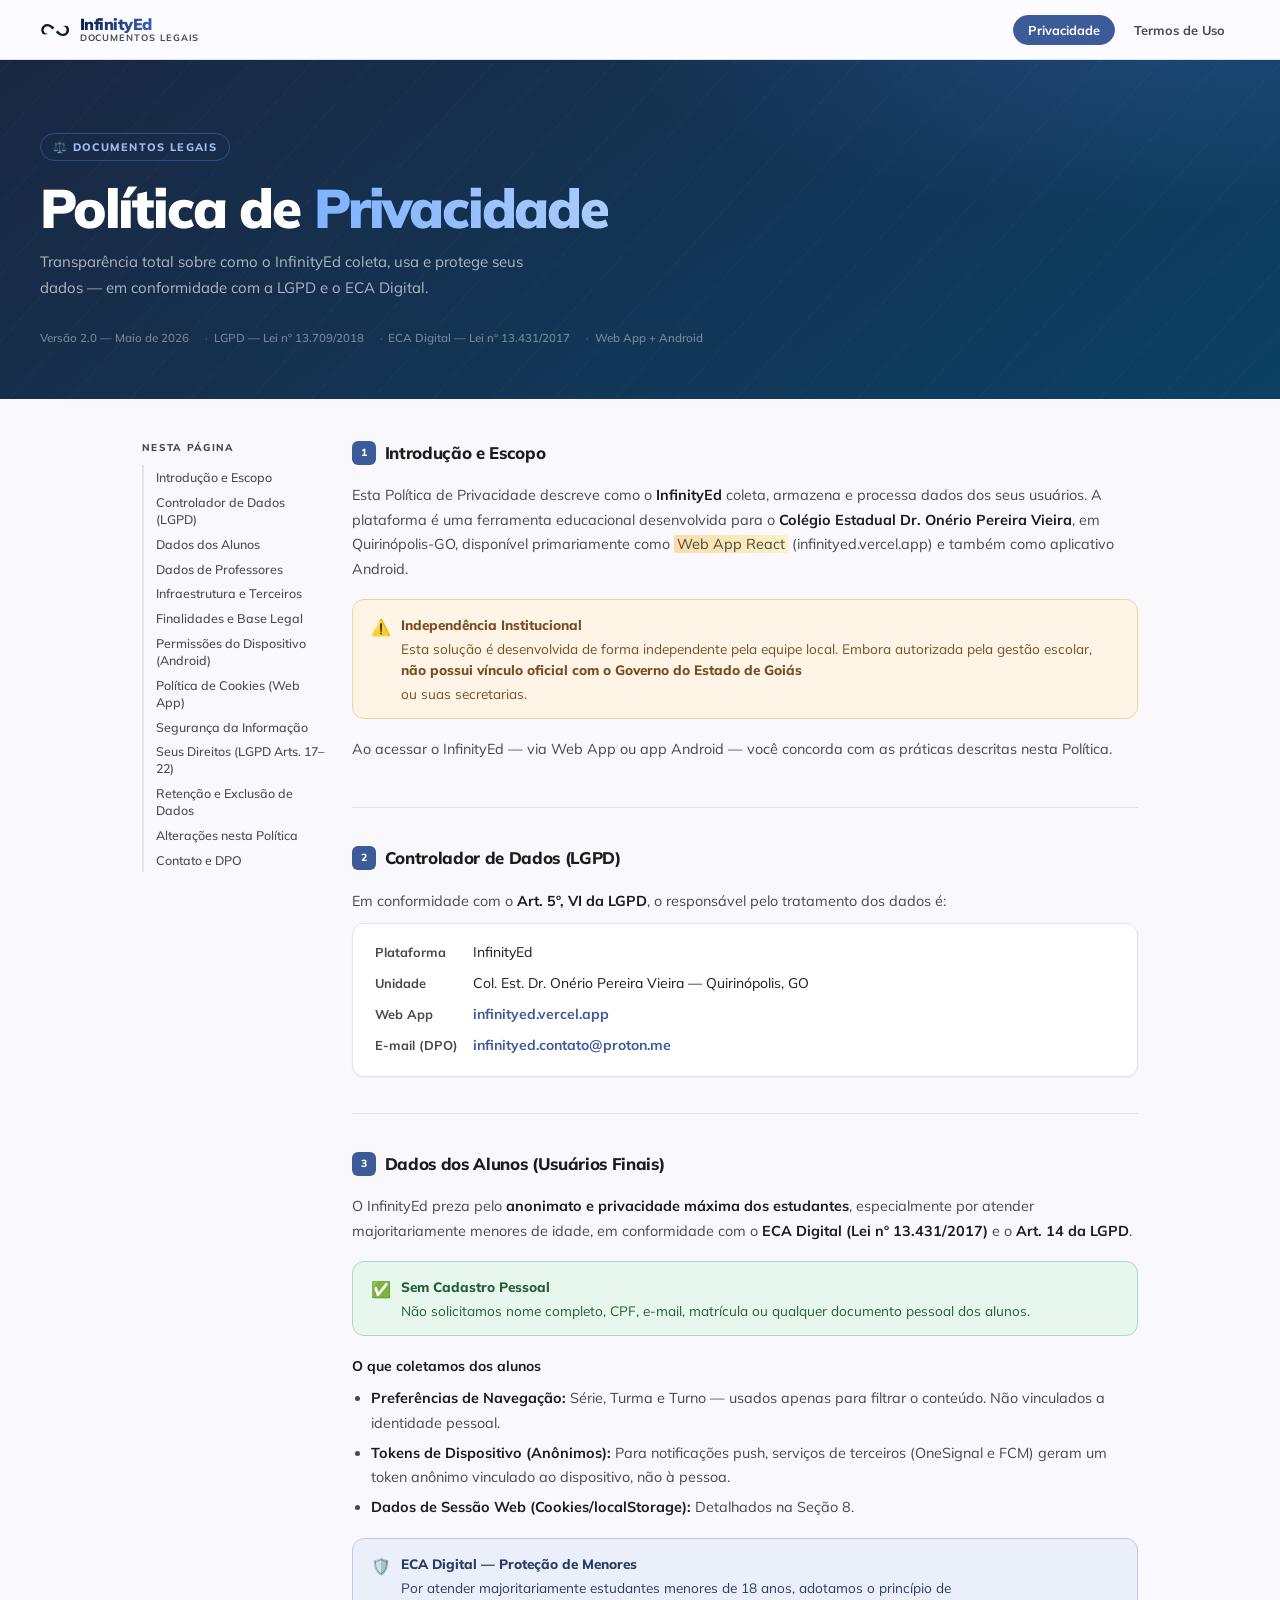
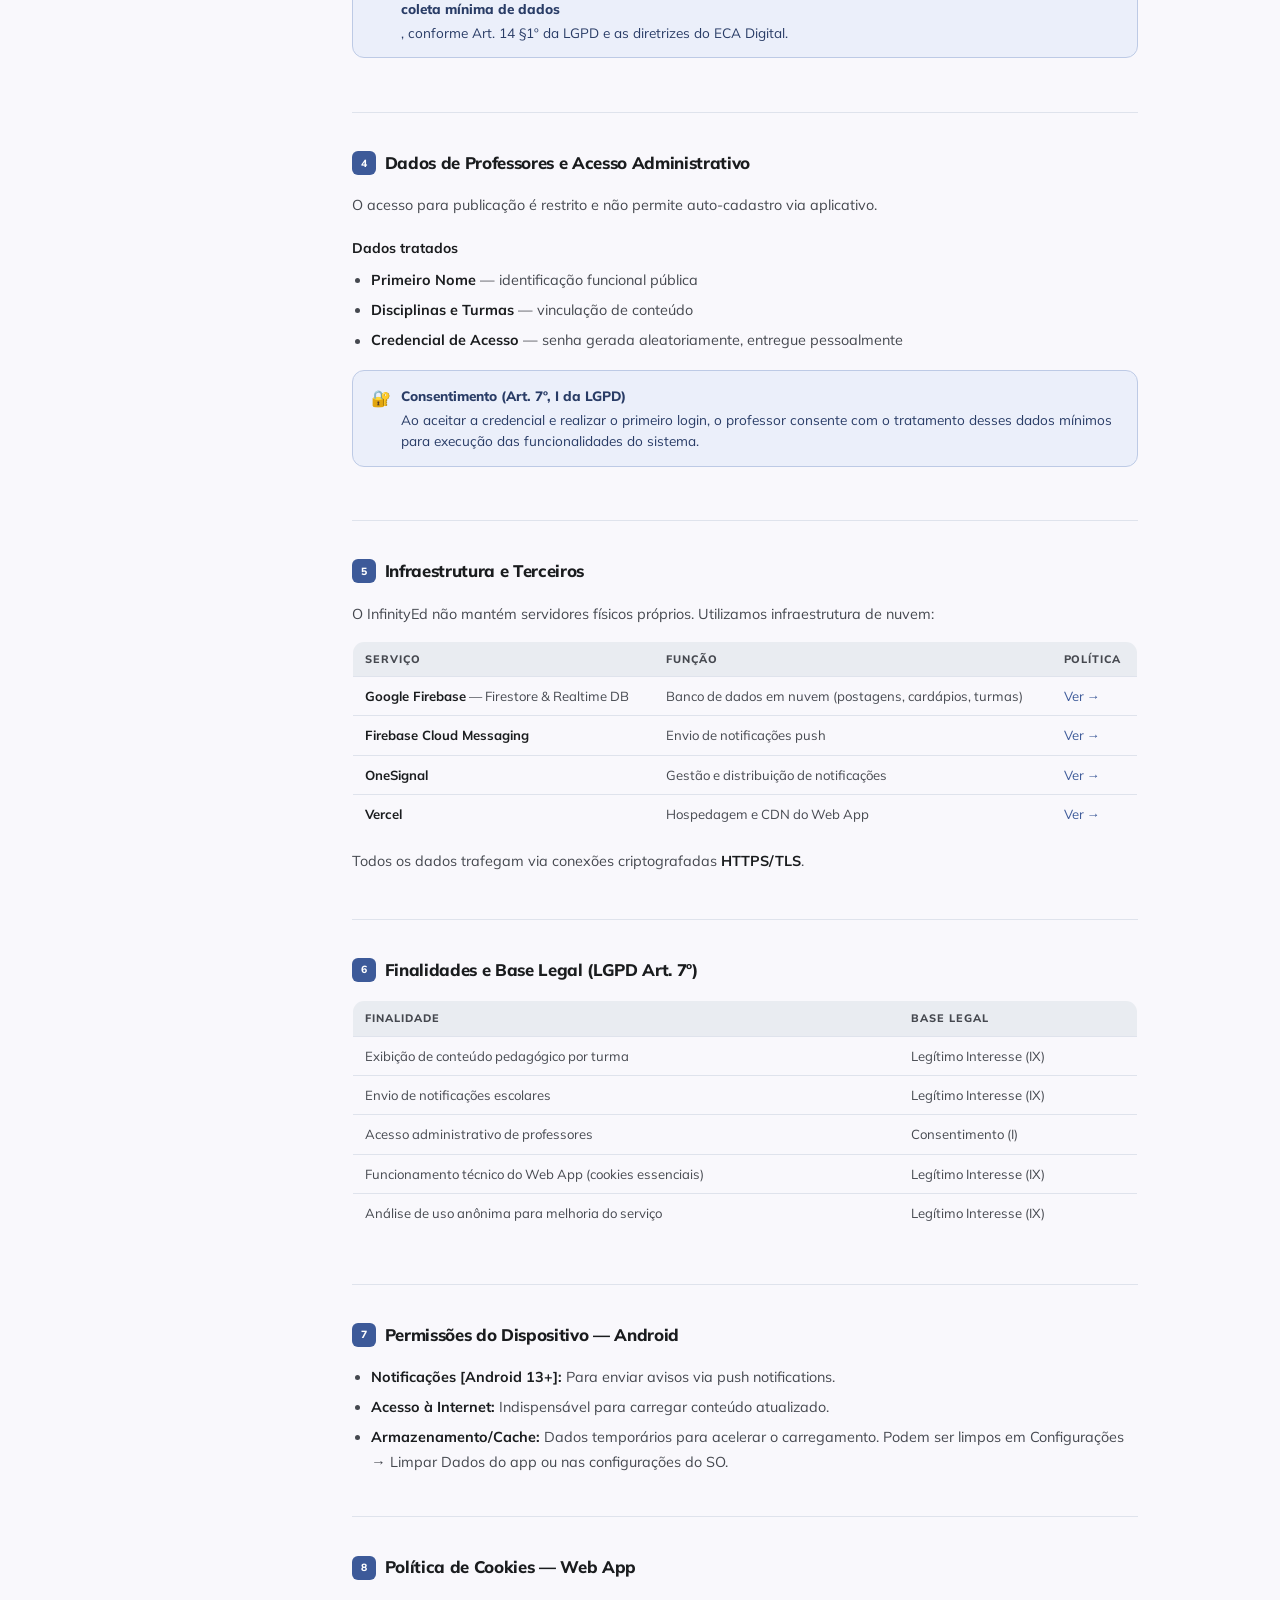
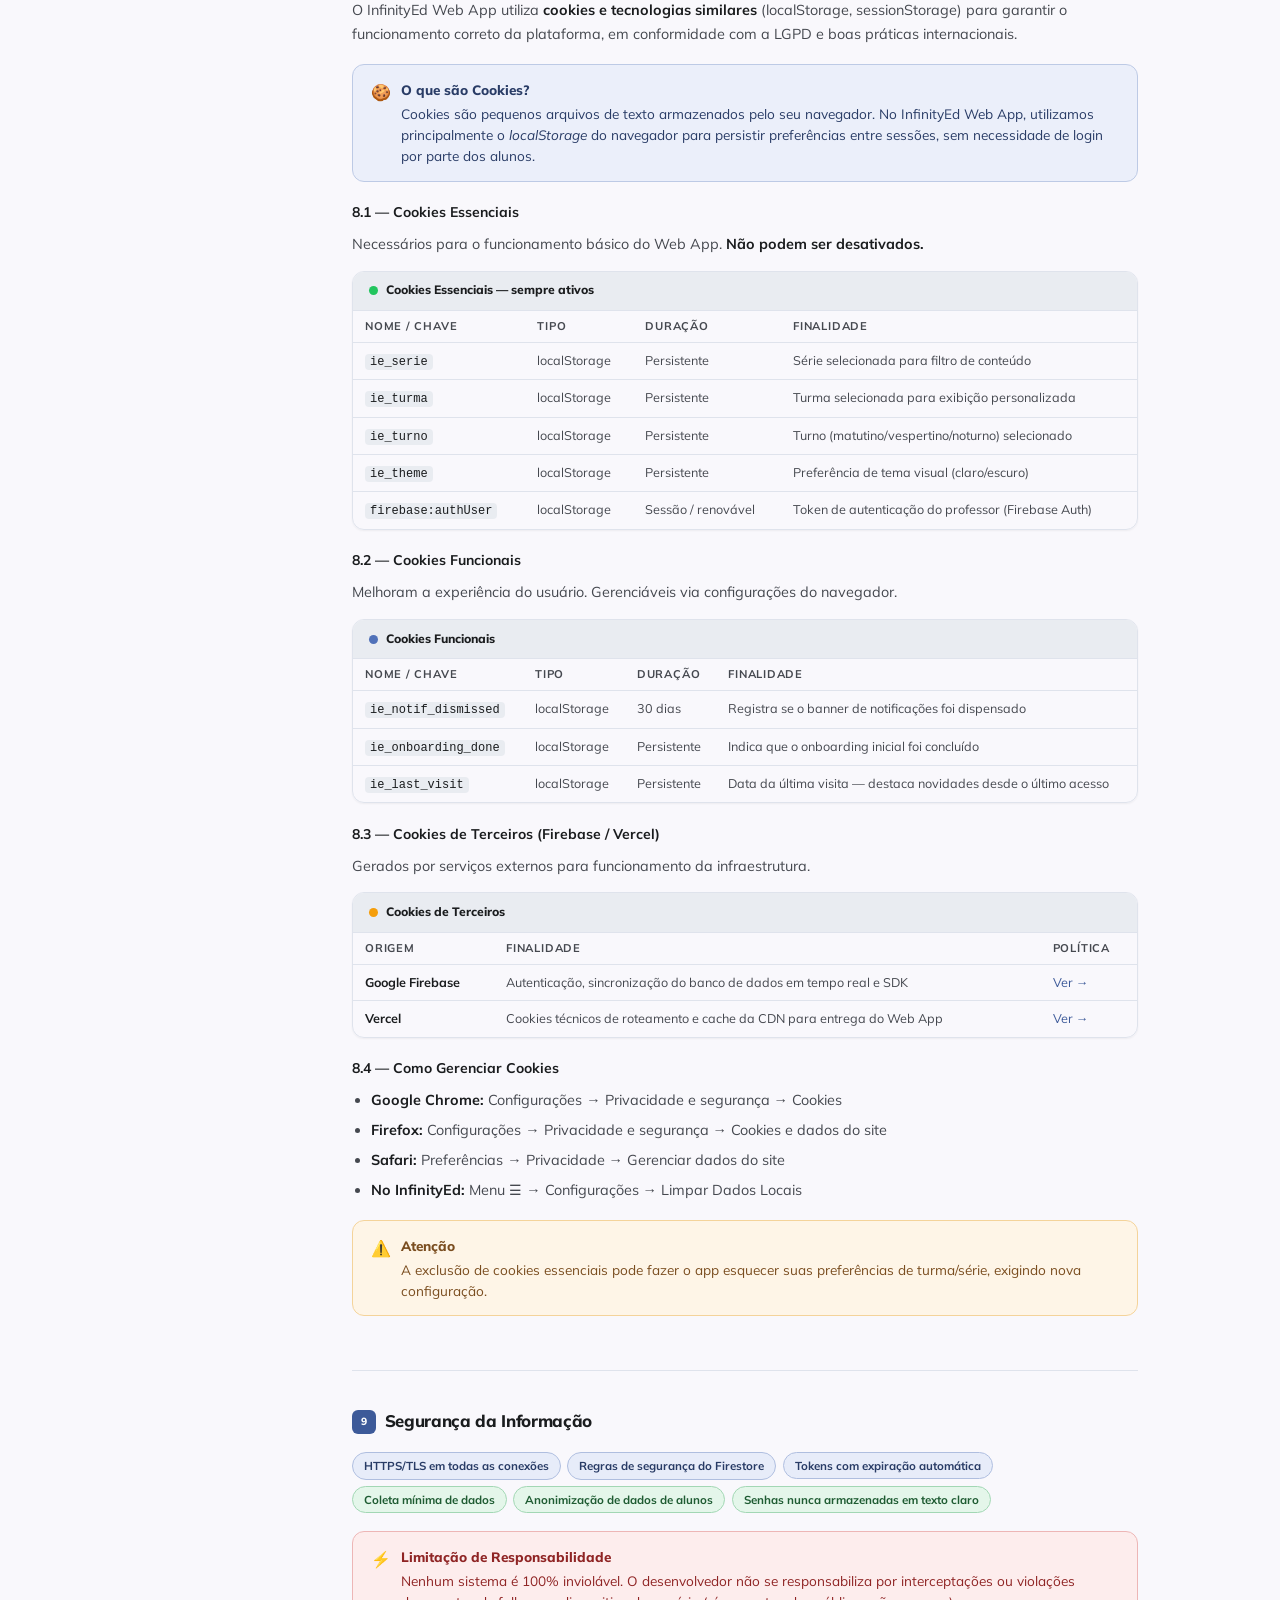
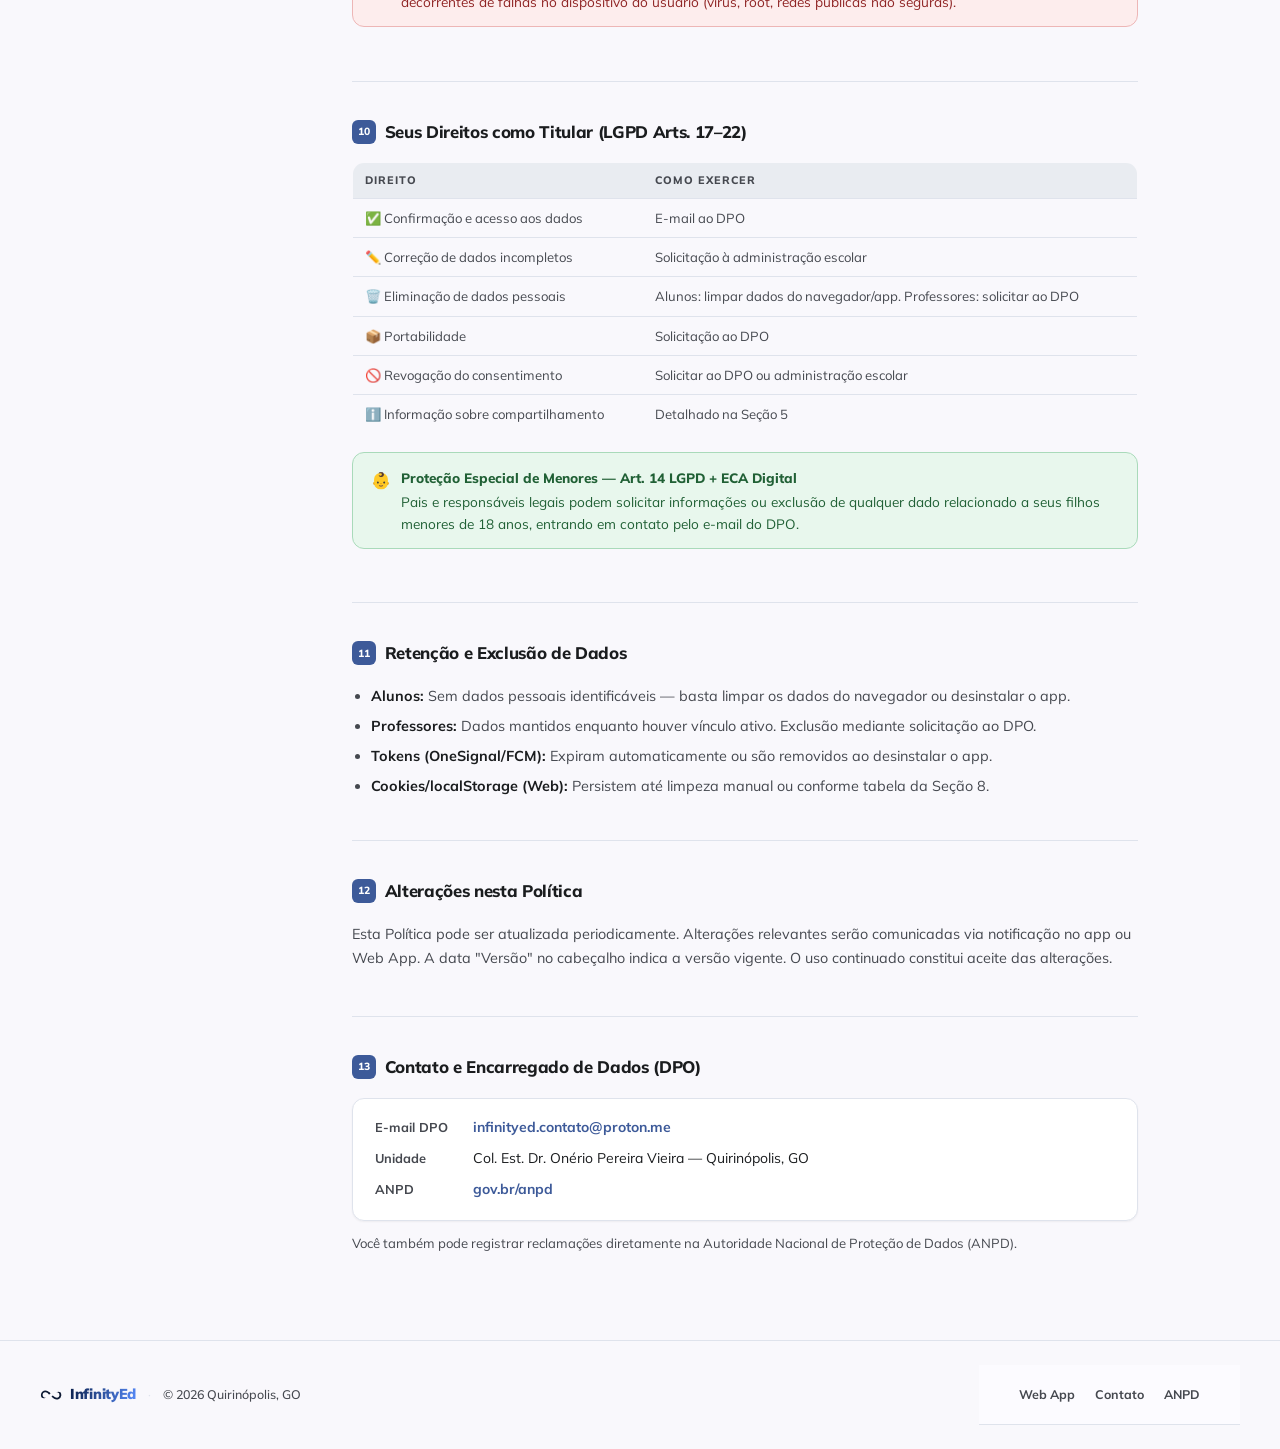
==== politicaprivacidade-e-termos/index.html @ f1330b68 "Rename infinityed-legal.html to index.html" ====
<!DOCTYPE html>
<html lang="pt-BR">
<head>
  <meta charset="UTF-8" />
  <meta name="viewport" content="width=device-width, initial-scale=1.0" />
  <title>InfinityEd — Documentos Legais</title>
  <link rel="preconnect" href="https://fonts.googleapis.com" />
  <link rel="preconnect" href="https://fonts.gstatic.com" crossorigin />
  <link href="https://fonts.googleapis.com/css2?family=Mulish:ital,wght@0,300;0,400;0,500;0,600;0,700;0,800;0,900;1,300&display=swap" rel="stylesheet" />
  <style>
    *, *::before, *::after { box-sizing: border-box; margin: 0; padding: 0; }
    :root {
      --bg: hsl(255,40%,98%);
      --fg: hsl(210,7%,11%);
      --primary: hsl(221,43%,42%);
      --primary-fg: hsl(0,0%,100%);
      --secondary: hsl(204,79%,29%);
      --muted: hsl(220,24%,93%);
      --muted-fg: hsl(224,7%,29%);
      --accent: hsl(221,34%,46%);
      --card: hsl(0,0%,100%);
      --card-border: hsl(220,24%,90%);
      --border: hsl(220,24%,90%);
      --destructive: hsl(0,84%,60%);
      --radius: 0.75rem;
      --nav-h: 60px;
      --font: 'Mulish', sans-serif;
      --shadow-sm: 0 1px 2px 0 rgb(0 0 0/.05);
      --shadow: 0 1px 3px 0 rgb(0 0 0/.10),0 1px 2px -1px rgb(0 0 0/.10);
      --shadow-md: 0 4px 6px -1px rgb(0 0 0/.10),0 2px 4px -2px rgb(0 0 0/.10);
    }
    html { scroll-behavior: smooth; }
    body { font-family: var(--font); background: var(--bg); color: var(--fg); line-height: 1.7; -webkit-font-smoothing: antialiased; }
    a { color: var(--primary); text-decoration: none; }
    a:hover { text-decoration: underline; }

    /* NAV */
    nav {
      position: sticky; top: 0; z-index: 100;
      height: var(--nav-h);
      background: rgba(252,251,255,0.92);
      backdrop-filter: blur(16px);
      border-bottom: 1px solid var(--border);
      display: flex; align-items: center;
      padding: 0 clamp(1rem,5vw,2.5rem);
      gap: 1.5rem;
    }
    .nav-logo { display: flex; align-items: center; gap: 0.6rem; text-decoration: none; color: var(--fg); margin-right: auto; }
    .nav-logo svg { width: 30px; height: 30px; flex-shrink: 0; }
    .nav-logo-text { display: flex; flex-direction: column; line-height: 1.15; }
    .nav-logo-name {
      font-weight: 900; font-size: 1rem; letter-spacing: -0.03em;
      background: linear-gradient(110deg,#081c46,#598eff);
      -webkit-background-clip: text; -webkit-text-fill-color: transparent; background-clip: text;
    }
    .nav-logo-sub { font-size: 0.58rem; font-weight: 700; letter-spacing: 0.1em; text-transform: uppercase; color: var(--muted-fg); }
    .nav-tabs { display: flex; gap: 0.25rem; list-style: none; }
    .nav-tabs button {
      font-family: var(--font); font-size: 0.8rem; font-weight: 700;
      padding: 6px 14px; border-radius: 999px;
      border: 1px solid transparent; background: none; color: var(--muted-fg);
      cursor: pointer; transition: all .18s; white-space: nowrap;
    }
    .nav-tabs button:hover { background: var(--muted); color: var(--fg); }
    .nav-tabs button.active { background: var(--primary); color: var(--primary-fg); border-color: var(--primary); }
    @media (max-width: 480px) {
      .nav-tabs button { font-size: 0.72rem; padding: 5px 10px; }
      .nav-logo-sub { display: none; }
    }

    /* HERO */
    .hero {
      background: linear-gradient(145deg,hsl(221,43%,18%) 0%,hsl(204,79%,22%) 100%);
      color: #fff;
      padding: clamp(2.5rem,6vw,4.5rem) clamp(1rem,5vw,2.5rem) clamp(2rem,4vw,3.5rem);
      position: relative; overflow: hidden;
    }
    .hero::after {
      content: ''; position: absolute; inset: 0; pointer-events: none;
      background: radial-gradient(ellipse 60% 80% at 90% -10%,rgba(89,142,255,.18) 0%,transparent 70%),
        repeating-linear-gradient(-48deg,transparent,transparent 44px,rgba(255,255,255,.025) 44px,rgba(255,255,255,.025) 45px);
    }
    .hero-inner { position: relative; z-index: 1; max-width: 820px; }
    .hero-badge {
      display: inline-flex; align-items: center; gap: 0.4rem;
      font-size: 0.68rem; font-weight: 800; letter-spacing: 0.12em; text-transform: uppercase;
      color: hsl(221,80%,80%); border: 1px solid rgba(89,142,255,.35);
      border-radius: 999px; padding: 4px 12px; margin-bottom: 1.1rem;
    }
    .hero h1 { font-family: var(--font); font-weight: 900; font-size: clamp(1.9rem,5vw,3.4rem); line-height: 1.08; letter-spacing: -0.04em; margin-bottom: 0.7rem; }
    .hero h1 em { font-style: normal; background: linear-gradient(90deg,#7eb3ff,#aaccff); -webkit-background-clip: text; -webkit-text-fill-color: transparent; background-clip: text; }
    .hero p { font-size: 0.9375rem; color: rgba(255,255,255,.65); max-width: 520px; font-weight: 400; }
    .hero-meta { display: flex; flex-wrap: wrap; gap: 1rem; margin-top: 1.75rem; font-size: 0.72rem; color: rgba(255,255,255,.4); font-weight: 600; }
    .hero-meta span { display: flex; align-items: center; gap: 0.35rem; }
    .hero-meta span::before { content: '·'; color: rgba(255,255,255,.25); }
    .hero-meta span:first-child::before { display: none; }

    /* LAYOUT */
    .layout { display: grid; grid-template-columns: 210px 1fr; max-width: 1060px; margin: 0 auto; padding: 2.5rem clamp(1rem,4vw,2rem); align-items: start; }
    @media (max-width: 780px) { .layout { grid-template-columns: 1fr; } .sidebar { display: none; } }

    /* SIDEBAR */
    .sidebar { position: sticky; top: calc(var(--nav-h) + 1.25rem); padding-right: 1.75rem; }
    .toc-label { font-size: 0.62rem; font-weight: 800; letter-spacing: 0.13em; text-transform: uppercase; color: var(--muted-fg); margin-bottom: 0.6rem; }
    .toc-list { list-style: none; }
    .toc-list a { display: block; font-size: 0.78rem; font-weight: 500; color: var(--muted-fg); text-decoration: none; padding: 4px 0 4px 12px; border-left: 2px solid var(--border); transition: all .15s; line-height: 1.35; }
    .toc-list a:hover { color: var(--fg); border-color: var(--muted-fg); }
    .toc-list a.active { color: var(--primary); border-color: var(--primary); font-weight: 800; }

    /* SECTIONS */
    .page { display: none; }
    .page.active { display: block; }
    .section-block { margin-bottom: 2.25rem; padding-bottom: 2.25rem; border-bottom: 1px solid var(--border); }
    .section-block:last-child { border-bottom: none; margin-bottom: 0; }
    .section-block h2 { font-family: var(--font); font-weight: 800; font-size: 1.05rem; letter-spacing: -0.02em; margin-bottom: 1rem; display: flex; align-items: center; gap: 0.55rem; }
    .num { display: inline-flex; align-items: center; justify-content: center; width: 24px; height: 24px; border-radius: 6px; background: var(--primary); color: #fff; font-size: 0.65rem; font-weight: 800; flex-shrink: 0; }
    .section-block h3 { font-weight: 700; font-size: 0.875rem; margin: 1.2rem 0 0.45rem; color: var(--fg); }
    .section-block p { color: var(--muted-fg); margin-bottom: 0.6rem; font-size: 0.9rem; }
    .section-block p strong { color: var(--fg); }
    .section-block ul, .section-block ol { padding-left: 1.2rem; color: var(--muted-fg); font-size: 0.9rem; }
    .section-block li { margin-bottom: 0.35rem; }
    .section-block li strong { color: var(--fg); }

    /* CALLOUTS */
    .callout { border-radius: var(--radius); padding: 0.875rem 1.1rem; margin: 1.1rem 0; font-size: 0.85rem; display: flex; gap: 0.65rem; align-items: flex-start; line-height: 1.55; }
    .callout-icon { font-size: 1rem; flex-shrink: 0; margin-top: 1px; }
    .callout.info    { background: hsl(221,60%,95%); border: 1px solid hsl(221,43%,82%); color: hsl(221,43%,28%); }
    .callout.warn    { background: hsl(38,90%,95%);  border: 1px solid hsl(38,80%,78%);  color: hsl(30,60%,30%); }
    .callout.success { background: hsl(140,50%,94%); border: 1px solid hsl(140,40%,76%); color: hsl(140,50%,25%); }
    .callout.danger  { background: hsl(0,80%,96%);   border: 1px solid hsl(0,60%,82%);   color: hsl(0,60%,35%); }
    .callout strong { display: block; margin-bottom: 0.2rem; font-weight: 800; }

    /* PILLS */
    .pill-grid { display: flex; flex-wrap: wrap; gap: 0.4rem; margin: 0.7rem 0; }
    .pill { font-size: 0.72rem; font-weight: 700; padding: 3px 11px; border-radius: 999px; background: var(--muted); border: 1px solid var(--border); color: var(--muted-fg); }
    .pill.blue   { background: hsl(221,60%,94%); border-color: hsl(221,43%,78%); color: hsl(221,43%,28%); }
    .pill.green  { background: hsl(140,50%,93%); border-color: hsl(140,40%,74%); color: hsl(140,50%,24%); }
    .pill.orange { background: hsl(38,90%,93%);  border-color: hsl(38,70%,74%);  color: hsl(30,60%,28%); }

    /* TABLES */
    .data-table { width: 100%; border-collapse: collapse; font-size: 0.82rem; margin: 0.9rem 0; border-radius: var(--radius); overflow: hidden; border: 1px solid var(--border); }
    .data-table th { font-weight: 800; font-size: 0.68rem; text-transform: uppercase; letter-spacing: 0.09em; text-align: left; padding: 8px 12px; background: var(--muted); color: var(--muted-fg); border-bottom: 1px solid var(--border); }
    .data-table td { padding: 8px 12px; border-bottom: 1px solid var(--border); color: var(--muted-fg); vertical-align: top; }
    .data-table td strong { color: var(--fg); }
    .data-table tr:last-child td { border-bottom: none; }
    .data-table tr:hover td { background: hsl(221,40%,98%); }

    /* COOKIE CARDS */
    .cookie-card { border: 1px solid var(--card-border); border-radius: var(--radius); overflow: hidden; margin: 0.9rem 0; box-shadow: var(--shadow-sm); }
    .cookie-card-header { background: var(--muted); padding: 0.55rem 1rem; display: flex; align-items: center; gap: 0.5rem; font-size: 0.76rem; font-weight: 800; border-bottom: 1px solid var(--border); }
    .cookie-dot { width: 9px; height: 9px; border-radius: 50%; }
    .cookie-dot.essential  { background: #22c55e; }
    .cookie-dot.functional { background: hsl(221,43%,52%); }
    .cookie-dot.third      { background: #f59e0b; }
    .cookie-card table { width: 100%; border-collapse: collapse; font-size: 0.79rem; }
    .cookie-card table th { padding: 6px 12px; text-align: left; color: var(--muted-fg); font-weight: 700; font-size: 0.7rem; text-transform: uppercase; letter-spacing: 0.07em; }
    .cookie-card table td { padding: 7px 12px; border-top: 1px solid var(--border); color: var(--muted-fg); vertical-align: top; }
    .cookie-card table td strong { color: var(--fg); }
    code { font-size: 0.75rem; background: var(--muted); border-radius: 4px; padding: 1px 5px; font-family: 'Courier New',monospace; color: var(--fg); }

    /* CONTACT CARD */
    .contact-card { border: 1px solid var(--card-border); border-radius: var(--radius); padding: 1.1rem 1.35rem; background: var(--card); box-shadow: var(--shadow-sm); display: grid; gap: 0.45rem; font-size: 0.875rem; }
    .contact-row { display: flex; gap: 0.5rem; align-items: baseline; }
    .contact-label { color: var(--muted-fg); font-weight: 700; min-width: 90px; font-size: 0.8rem; }
    .contact-card a { color: var(--primary); font-weight: 700; }

    /* FOOTER */
    footer { border-top: 1px solid var(--border); padding: 1.5rem clamp(1rem,5vw,2.5rem); display: flex; flex-wrap: wrap; gap: 0.75rem; align-items: center; justify-content: space-between; font-size: 0.78rem; color: var(--muted-fg); }
    .footer-logo { display: flex; align-items: center; gap: 0.5rem; }
    .footer-logo svg { width: 22px; height: 22px; }
    .footer-logo-name { font-weight: 900; font-size: 0.9rem; letter-spacing: -0.02em; background: linear-gradient(110deg,#081c46,#598eff); -webkit-background-clip: text; -webkit-text-fill-color: transparent; background-clip: text; }
    .footer-links { display: flex; gap: 1.25rem; }
    .footer-links a { color: var(--muted-fg); font-weight: 700; }
    .footer-links a:hover { color: var(--fg); text-decoration: none; }

    /* SCROLL TOP */
    #scrollTop { position: fixed; bottom: 1.5rem; right: 1.5rem; width: 40px; height: 40px; border-radius: 999px; background: var(--primary); color: #fff; border: none; cursor: pointer; font-size: 1rem; box-shadow: var(--shadow-md); opacity: 0; pointer-events: none; transition: opacity .2s,transform .2s; display: flex; align-items: center; justify-content: center; }
    #scrollTop.visible { opacity: 1; pointer-events: auto; }
    #scrollTop:hover { transform: translateY(-2px); }

    /* ANIMATIONS */
    @keyframes fadeUp { from { opacity:0; transform:translateY(14px); } to { opacity:1; transform:translateY(0); } }
    .page.active .section-block { animation: fadeUp .3s ease both; }
    .page.active .section-block:nth-child(1)  { animation-delay:.04s; }
    .page.active .section-block:nth-child(2)  { animation-delay:.08s; }
    .page.active .section-block:nth-child(3)  { animation-delay:.12s; }
    .page.active .section-block:nth-child(4)  { animation-delay:.16s; }
    .page.active .section-block:nth-child(5)  { animation-delay:.20s; }
    .page.active .section-block:nth-child(6)  { animation-delay:.24s; }
    .page.active .section-block:nth-child(7)  { animation-delay:.28s; }
    .page.active .section-block:nth-child(8)  { animation-delay:.32s; }
    .page.active .section-block:nth-child(9)  { animation-delay:.36s; }
    .page.active .section-block:nth-child(10) { animation-delay:.40s; }
    .page.active .section-block:nth-child(11) { animation-delay:.44s; }
    .page.active .section-block:nth-child(12) { animation-delay:.48s; }
    .page.active .section-block:nth-child(13) { animation-delay:.52s; }

    ::-webkit-scrollbar { width: 7px; }
    ::-webkit-scrollbar-track { background: transparent; }
    ::-webkit-scrollbar-thumb { background: hsl(220,24%,80%); border-radius: 999px; }
    ::-webkit-scrollbar-thumb:hover { background: hsl(220,24%,68%); }
    mark { background: linear-gradient(90deg,hsl(38,90%,82%),hsl(50,90%,88%)); border-radius: 3px; padding: 0 3px; color: inherit; }
  </style>
</head>
<body>

<!-- Logo SVG (inline symbol) -->
<svg style="display:none" xmlns="http://www.w3.org/2000/svg">
  <defs>
    <linearGradient id="logoGrad" x2="1" gradientUnits="userSpaceOnUse" gradientTransform="matrix(593.546,-415.605,128.647,183.726,218.406,721.526)">
      <stop offset="0" stop-color="#081c46"/>
      <stop offset="1" stop-color="#598eff"/>
    </linearGradient>
  </defs>
  <symbol id="ie-logo" viewBox="0 0 1024 1024">
    <path fill-rule="evenodd" fill="#0d1933" d="m424.73 377.29q34.77 27.98 66.22 60.57-29.51 27.89-58.95 55.72-19.6-14.73-36.35-33.11-30.1-26.88-62.99-50.07-30.71-18.98-66.22-25.84-43.71-7.85-80.76 15.34-51.95 30.26-62.19 90.45-1.99 20.62 0.81 40.38 12.55 90.49 101.76 110.64 24.35 1.43 48.45 0-16.55 7.27-33.92 12.12-17.33 5.45-35.53 7.27-61.81 8.95-117.91-17.77-5.96-3.53-10.5-8.89-49.02-80.12-30.69-172.82 28.58-105.29 130.03-144.56 100.66-28.57 192.21 22.61 29.17 17.8 56.53 37.96z"/>
    <path fill-rule="evenodd" fill="url(#logoGrad)" d="m941.59 375.67q-109.48-44.82-211.59 14.54-30.16 16.3-58.15 36.34-36.81 31.57-72.68 63.8-80.43 75.99-163.14 149.41-55.07 47.34-124.37 71.07-129.48 38-222.09-58.96-1.61-1.61 0-3.23 26.12 14.09 55.73 18.58 30.69 1.61 61.37 0 16.68-1.97 32.31-7.27 34.68-9.26 66.22-26.65 29.53-17.59 56.53-38.77 90.93-76.37 176.06-159.9 27.15-24.34 54.92-47.65 59.98-52.62 137.29-75.11 100.61-21.99 184.13 37.15 14.95 12.12 27.46 26.65z"/>
    <path fill-rule="evenodd" fill="#0d1933" d="m951.28 386.98q47.31 64.8 40.38 145.37-14.87 128.27-134.87 176.05-104.96 32.82-199.47-23.42-64.25-40.79-118.72-94.49-1.62-1.61 0-3.23 28.28-25.45 54.11-53.3 2.23-1.94 4.84-0.81 49.21 50.05 108.22 87.23 43.27 26.56 93.68 22.61 95.77-19.85 107.42-117.1 6.2-103.54-91.26-138.1-28.9-6.32-58.15-2.43-1.79 0.32-3.23-0.8 99.09-44.51 197.05 2.42z"/>
  </symbol>
</svg>

<!-- NAV -->
<nav>
  <a class="nav-logo" href="https://infinityed.vercel.app" target="_blank" rel="noopener">
    <svg aria-hidden="true"><use href="#ie-logo"/></svg>
    <div class="nav-logo-text">
      <span class="nav-logo-name">InfinityEd</span>
      <span class="nav-logo-sub">Documentos Legais</span>
    </div>
  </a>
  <ul class="nav-tabs">
    <li><button class="active" onclick="showPage('privacy',this)">Privacidade</button></li>
    <li><button onclick="showPage('terms',this)">Termos de Uso</button></li>
  </ul>
</nav>

<!-- HERO -->
<div class="hero">
  <div class="hero-inner">
    <div class="hero-badge">&#x2696;&#xFE0F; Documentos Legais</div>
    <h1 id="heroTitle">Política de <em>Privacidade</em></h1>
    <p id="heroSub">Transparência total sobre como o InfinityEd coleta, usa e protege seus dados — em conformidade com a LGPD e o ECA Digital.</p>
    <div class="hero-meta">
      <span>Versão 2.0 — Maio de 2026</span>
      <span>LGPD — Lei nº 13.709/2018</span>
      <span>ECA Digital — Lei nº 13.431/2017</span>
      <span>Web App + Android</span>
    </div>
  </div>
</div>

<!-- LAYOUT -->
<div class="layout">
  <aside class="sidebar">
    <div class="toc-label">Nesta página</div>
    <ul class="toc-list" id="tocList"></ul>
  </aside>
  <main>

    <!-- POLÍTICA DE PRIVACIDADE -->
    <div id="privacy" class="page active">

      <div class="section-block" data-toc="Introdução e Escopo">
        <h2><span class="num">1</span> Introdução e Escopo</h2>
        <p>Esta Política de Privacidade descreve como o <strong>InfinityEd</strong> coleta, armazena e processa dados dos seus usuários. A plataforma é uma ferramenta educacional desenvolvida para o <strong>Colégio Estadual Dr. Onério Pereira Vieira</strong>, em Quirinópolis-GO, disponível primariamente como <mark>Web App React</mark> (infinityed.vercel.app) e também como aplicativo Android.</p>
        <div class="callout warn">
          <span class="callout-icon">&#x26A0;&#xFE0F;</span>
          <div><strong>Independência Institucional</strong>Esta solução é desenvolvida de forma independente pela equipe local. Embora autorizada pela gestão escolar, <strong>não possui vínculo oficial com o Governo do Estado de Goiás</strong> ou suas secretarias.</div>
        </div>
        <p>Ao acessar o InfinityEd — via Web App ou app Android — você concorda com as práticas descritas nesta Política.</p>
      </div>

      <div class="section-block" data-toc="Controlador de Dados (LGPD)">
        <h2><span class="num">2</span> Controlador de Dados (LGPD)</h2>
        <p>Em conformidade com o <strong>Art. 5º, VI da LGPD</strong>, o responsável pelo tratamento dos dados é:</p>
        <div class="contact-card">
          <div class="contact-row"><span class="contact-label">Plataforma</span><span>InfinityEd</span></div>
          <div class="contact-row"><span class="contact-label">Unidade</span><span>Col. Est. Dr. Onério Pereira Vieira — Quirinópolis, GO</span></div>
          <div class="contact-row"><span class="contact-label">Web App</span><a href="https://infinityed.vercel.app" target="_blank" rel="noopener">infinityed.vercel.app</a></div>
          <div class="contact-row"><span class="contact-label">E-mail (DPO)</span><a href="mailto:infinityed.contato@proton.me">infinityed.contato@proton.me</a></div>
        </div>
      </div>

      <div class="section-block" data-toc="Dados dos Alunos">
        <h2><span class="num">3</span> Dados dos Alunos (Usuários Finais)</h2>
        <p>O InfinityEd preza pelo <strong>anonimato e privacidade máxima dos estudantes</strong>, especialmente por atender majoritariamente menores de idade, em conformidade com o <strong>ECA Digital (Lei nº 13.431/2017)</strong> e o <strong>Art. 14 da LGPD</strong>.</p>
        <div class="callout success">
          <span class="callout-icon">&#x2705;</span>
          <div><strong>Sem Cadastro Pessoal</strong>Não solicitamos nome completo, CPF, e-mail, matrícula ou qualquer documento pessoal dos alunos.</div>
        </div>
        <h3>O que coletamos dos alunos</h3>
        <ul>
          <li><strong>Preferências de Navegação:</strong> Série, Turma e Turno — usados apenas para filtrar o conteúdo. Não vinculados a identidade pessoal.</li>
          <li><strong>Tokens de Dispositivo (Anônimos):</strong> Para notificações push, serviços de terceiros (OneSignal e FCM) geram um token anônimo vinculado ao dispositivo, não à pessoa.</li>
          <li><strong>Dados de Sessão Web (Cookies/localStorage):</strong> Detalhados na Seção 8.</li>
        </ul>
        <div class="callout info">
          <span class="callout-icon">&#x1F6E1;&#xFE0F;</span>
          <div><strong>ECA Digital — Proteção de Menores</strong>Por atender majoritariamente estudantes menores de 18 anos, adotamos o princípio de <strong>coleta mínima de dados</strong>, conforme Art. 14 §1º da LGPD e as diretrizes do ECA Digital.</div>
        </div>
      </div>

      <div class="section-block" data-toc="Dados de Professores">
        <h2><span class="num">4</span> Dados de Professores e Acesso Administrativo</h2>
        <p>O acesso para publicação é restrito e não permite auto-cadastro via aplicativo.</p>
        <h3>Dados tratados</h3>
        <ul>
          <li><strong>Primeiro Nome</strong> — identificação funcional pública</li>
          <li><strong>Disciplinas e Turmas</strong> — vinculação de conteúdo</li>
          <li><strong>Credencial de Acesso</strong> — senha gerada aleatoriamente, entregue pessoalmente</li>
        </ul>
        <div class="callout info">
          <span class="callout-icon">&#x1F510;</span>
          <div><strong>Consentimento (Art. 7º, I da LGPD)</strong>Ao aceitar a credencial e realizar o primeiro login, o professor consente com o tratamento desses dados mínimos para execução das funcionalidades do sistema.</div>
        </div>
      </div>

      <div class="section-block" data-toc="Infraestrutura e Terceiros">
        <h2><span class="num">5</span> Infraestrutura e Terceiros</h2>
        <p>O InfinityEd não mantém servidores físicos próprios. Utilizamos infraestrutura de nuvem:</p>
        <table class="data-table">
          <thead><tr><th>Serviço</th><th>Função</th><th>Política</th></tr></thead>
          <tbody>
            <tr><td><strong>Google Firebase</strong> — Firestore &amp; Realtime DB</td><td>Banco de dados em nuvem (postagens, cardápios, turmas)</td><td><a href="https://policies.google.com/privacy" target="_blank" rel="noopener">Ver →</a></td></tr>
            <tr><td><strong>Firebase Cloud Messaging</strong></td><td>Envio de notificações push</td><td><a href="https://policies.google.com/privacy" target="_blank" rel="noopener">Ver →</a></td></tr>
            <tr><td><strong>OneSignal</strong></td><td>Gestão e distribuição de notificações</td><td><a href="https://onesignal.com/privacy_policy" target="_blank" rel="noopener">Ver →</a></td></tr>
            <tr><td><strong>Vercel</strong></td><td>Hospedagem e CDN do Web App</td><td><a href="https://vercel.com/legal/privacy-policy" target="_blank" rel="noopener">Ver →</a></td></tr>
          </tbody>
        </table>
        <p>Todos os dados trafegam via conexões criptografadas <strong>HTTPS/TLS</strong>.</p>
      </div>

      <div class="section-block" data-toc="Finalidades e Base Legal">
        <h2><span class="num">6</span> Finalidades e Base Legal (LGPD Art. 7º)</h2>
        <table class="data-table">
          <thead><tr><th>Finalidade</th><th>Base Legal</th></tr></thead>
          <tbody>
            <tr><td>Exibição de conteúdo pedagógico por turma</td><td>Legítimo Interesse (IX)</td></tr>
            <tr><td>Envio de notificações escolares</td><td>Legítimo Interesse (IX)</td></tr>
            <tr><td>Acesso administrativo de professores</td><td>Consentimento (I)</td></tr>
            <tr><td>Funcionamento técnico do Web App (cookies essenciais)</td><td>Legítimo Interesse (IX)</td></tr>
            <tr><td>Análise de uso anônima para melhoria do serviço</td><td>Legítimo Interesse (IX)</td></tr>
          </tbody>
        </table>
      </div>

      <div class="section-block" data-toc="Permissões do Dispositivo (Android)">
        <h2><span class="num">7</span> Permissões do Dispositivo — Android</h2>
        <ul>
          <li><strong>Notificações [Android 13+]:</strong> Para enviar avisos via push notifications.</li>
          <li><strong>Acesso à Internet:</strong> Indispensável para carregar conteúdo atualizado.</li>
          <li><strong>Armazenamento/Cache:</strong> Dados temporários para acelerar o carregamento. Podem ser limpos em Configurações → Limpar Dados do app ou nas configurações do SO.</li>
        </ul>
      </div>

      <div class="section-block" data-toc="Política de Cookies (Web App)">
        <h2><span class="num">8</span> Política de Cookies — Web App</h2>
        <p>O InfinityEd Web App utiliza <strong>cookies e tecnologias similares</strong> (localStorage, sessionStorage) para garantir o funcionamento correto da plataforma, em conformidade com a LGPD e boas práticas internacionais.</p>
        <div class="callout info">
          <span class="callout-icon">&#x1F36A;</span>
          <div><strong>O que são Cookies?</strong>Cookies são pequenos arquivos de texto armazenados pelo seu navegador. No InfinityEd Web App, utilizamos principalmente o <em>localStorage</em> do navegador para persistir preferências entre sessões, sem necessidade de login por parte dos alunos.</div>
        </div>

        <h3>8.1 — Cookies Essenciais</h3>
        <p>Necessários para o funcionamento básico do Web App. <strong>Não podem ser desativados.</strong></p>
        <div class="cookie-card">
          <div class="cookie-card-header"><span class="cookie-dot essential"></span> Cookies Essenciais — sempre ativos</div>
          <table>
            <thead><tr><th>Nome / Chave</th><th>Tipo</th><th>Duração</th><th>Finalidade</th></tr></thead>
            <tbody>
              <tr><td><code>ie_serie</code></td><td>localStorage</td><td>Persistente</td><td>Série selecionada para filtro de conteúdo</td></tr>
              <tr><td><code>ie_turma</code></td><td>localStorage</td><td>Persistente</td><td>Turma selecionada para exibição personalizada</td></tr>
              <tr><td><code>ie_turno</code></td><td>localStorage</td><td>Persistente</td><td>Turno (matutino/vespertino/noturno) selecionado</td></tr>
              <tr><td><code>ie_theme</code></td><td>localStorage</td><td>Persistente</td><td>Preferência de tema visual (claro/escuro)</td></tr>
              <tr><td><code>firebase:authUser</code></td><td>localStorage</td><td>Sessão / renovável</td><td>Token de autenticação do professor (Firebase Auth)</td></tr>
            </tbody>
          </table>
        </div>

        <h3>8.2 — Cookies Funcionais</h3>
        <p>Melhoram a experiência do usuário. Gerenciáveis via configurações do navegador.</p>
        <div class="cookie-card">
          <div class="cookie-card-header"><span class="cookie-dot functional"></span> Cookies Funcionais</div>
          <table>
            <thead><tr><th>Nome / Chave</th><th>Tipo</th><th>Duração</th><th>Finalidade</th></tr></thead>
            <tbody>
              <tr><td><code>ie_notif_dismissed</code></td><td>localStorage</td><td>30 dias</td><td>Registra se o banner de notificações foi dispensado</td></tr>
              <tr><td><code>ie_onboarding_done</code></td><td>localStorage</td><td>Persistente</td><td>Indica que o onboarding inicial foi concluído</td></tr>
              <tr><td><code>ie_last_visit</code></td><td>localStorage</td><td>Persistente</td><td>Data da última visita — destaca novidades desde o último acesso</td></tr>
            </tbody>
          </table>
        </div>

        <h3>8.3 — Cookies de Terceiros (Firebase / Vercel)</h3>
        <p>Gerados por serviços externos para funcionamento da infraestrutura.</p>
        <div class="cookie-card">
          <div class="cookie-card-header"><span class="cookie-dot third"></span> Cookies de Terceiros</div>
          <table>
            <thead><tr><th>Origem</th><th>Finalidade</th><th>Política</th></tr></thead>
            <tbody>
              <tr><td><strong>Google Firebase</strong></td><td>Autenticação, sincronização do banco de dados em tempo real e SDK</td><td><a href="https://policies.google.com/privacy" target="_blank" rel="noopener">Ver →</a></td></tr>
              <tr><td><strong>Vercel</strong></td><td>Cookies técnicos de roteamento e cache da CDN para entrega do Web App</td><td><a href="https://vercel.com/legal/privacy-policy" target="_blank" rel="noopener">Ver →</a></td></tr>
            </tbody>
          </table>
        </div>

        <h3>8.4 — Como Gerenciar Cookies</h3>
        <ul>
          <li><strong>Google Chrome:</strong> Configurações → Privacidade e segurança → Cookies</li>
          <li><strong>Firefox:</strong> Configurações → Privacidade e segurança → Cookies e dados do site</li>
          <li><strong>Safari:</strong> Preferências → Privacidade → Gerenciar dados do site</li>
          <li><strong>No InfinityEd:</strong> Menu ☰ → Configurações → Limpar Dados Locais</li>
        </ul>
        <div class="callout warn">
          <span class="callout-icon">&#x26A0;&#xFE0F;</span>
          <div><strong>Atenção</strong>A exclusão de cookies essenciais pode fazer o app esquecer suas preferências de turma/série, exigindo nova configuração.</div>
        </div>
      </div>

      <div class="section-block" data-toc="Segurança da Informação">
        <h2><span class="num">9</span> Segurança da Informação</h2>
        <div class="pill-grid">
          <span class="pill blue">HTTPS/TLS em todas as conexões</span>
          <span class="pill blue">Regras de segurança do Firestore</span>
          <span class="pill blue">Tokens com expiração automática</span>
          <span class="pill green">Coleta mínima de dados</span>
          <span class="pill green">Anonimização de dados de alunos</span>
          <span class="pill green">Senhas nunca armazenadas em texto claro</span>
        </div>
        <div class="callout danger">
          <span class="callout-icon">&#x26A1;</span>
          <div><strong>Limitação de Responsabilidade</strong>Nenhum sistema é 100% inviolável. O desenvolvedor não se responsabiliza por interceptações ou violações decorrentes de falhas no dispositivo do usuário (vírus, root, redes públicas não seguras).</div>
        </div>
      </div>

      <div class="section-block" data-toc="Seus Direitos (LGPD Arts. 17–22)">
        <h2><span class="num">10</span> Seus Direitos como Titular (LGPD Arts. 17–22)</h2>
        <table class="data-table">
          <thead><tr><th>Direito</th><th>Como exercer</th></tr></thead>
          <tbody>
            <tr><td>&#x2705; Confirmação e acesso aos dados</td><td>E-mail ao DPO</td></tr>
            <tr><td>&#x270F;&#xFE0F; Correção de dados incompletos</td><td>Solicitação à administração escolar</td></tr>
            <tr><td>&#x1F5D1;&#xFE0F; Eliminação de dados pessoais</td><td>Alunos: limpar dados do navegador/app. Professores: solicitar ao DPO</td></tr>
            <tr><td>&#x1F4E6; Portabilidade</td><td>Solicitação ao DPO</td></tr>
            <tr><td>&#x1F6AB; Revogação do consentimento</td><td>Solicitar ao DPO ou administração escolar</td></tr>
            <tr><td>&#x2139;&#xFE0F; Informação sobre compartilhamento</td><td>Detalhado na Seção 5</td></tr>
          </tbody>
        </table>
        <div class="callout success">
          <span class="callout-icon">&#x1F476;</span>
          <div><strong>Proteção Especial de Menores — Art. 14 LGPD + ECA Digital</strong>Pais e responsáveis legais podem solicitar informações ou exclusão de qualquer dado relacionado a seus filhos menores de 18 anos, entrando em contato pelo e-mail do DPO.</div>
        </div>
      </div>

      <div class="section-block" data-toc="Retenção e Exclusão de Dados">
        <h2><span class="num">11</span> Retenção e Exclusão de Dados</h2>
        <ul>
          <li><strong>Alunos:</strong> Sem dados pessoais identificáveis — basta limpar os dados do navegador ou desinstalar o app.</li>
          <li><strong>Professores:</strong> Dados mantidos enquanto houver vínculo ativo. Exclusão mediante solicitação ao DPO.</li>
          <li><strong>Tokens (OneSignal/FCM):</strong> Expiram automaticamente ou são removidos ao desinstalar o app.</li>
          <li><strong>Cookies/localStorage (Web):</strong> Persistem até limpeza manual ou conforme tabela da Seção 8.</li>
        </ul>
      </div>

      <div class="section-block" data-toc="Alterações nesta Política">
        <h2><span class="num">12</span> Alterações nesta Política</h2>
        <p>Esta Política pode ser atualizada periodicamente. Alterações relevantes serão comunicadas via notificação no app ou Web App. A data "Versão" no cabeçalho indica a versão vigente. O uso continuado constitui aceite das alterações.</p>
      </div>

      <div class="section-block" data-toc="Contato e DPO">
        <h2><span class="num">13</span> Contato e Encarregado de Dados (DPO)</h2>
        <div class="contact-card">
          <div class="contact-row"><span class="contact-label">E-mail DPO</span><a href="mailto:infinityed.contato@proton.me">infinityed.contato@proton.me</a></div>
          <div class="contact-row"><span class="contact-label">Unidade</span><span>Col. Est. Dr. Onério Pereira Vieira — Quirinópolis, GO</span></div>
          <div class="contact-row"><span class="contact-label">ANPD</span><a href="https://www.gov.br/anpd" target="_blank" rel="noopener">gov.br/anpd</a></div>
        </div>
        <p style="margin-top:.7rem;font-size:.82rem;color:var(--muted-fg)">Você também pode registrar reclamações diretamente na Autoridade Nacional de Proteção de Dados (ANPD).</p>
      </div>

    </div><!-- /privacy -->

    <!-- TERMOS E CONDIÇÕES -->
    <div id="terms" class="page">

      <div class="section-block" data-toc="Aceitação dos Termos">
        <h2><span class="num">1</span> Aceitação dos Termos</h2>
        <p>Ao acessar ou utilizar o <strong>InfinityEd</strong> — seja pelo Web App (<a href="https://infinityed.vercel.app" target="_blank" rel="noopener">infinityed.vercel.app</a>) ou pelo aplicativo Android — você declara ter lido, compreendido e concordado integralmente com estes Termos e Condições de Uso.</p>
        <div class="callout warn">
          <span class="callout-icon">&#x26A0;&#xFE0F;</span>
          <div><strong>Menores de Idade</strong>O InfinityEd é destinado ao uso no ambiente escolar do Colégio Est. Dr. Onério Pereira Vieira. O uso por estudantes menores de 18 anos é autorizado no contexto educacional previsto, não exigindo consentimento parental para funcionalidades que não coletam dados pessoais identificáveis.</div>
        </div>
      </div>

      <div class="section-block" data-toc="Descrição do Serviço">
        <h2><span class="num">2</span> Descrição do Serviço</h2>
        <p>O InfinityEd é uma plataforma educacional digital que oferece:</p>
        <ul>
          <li>Visualização de <strong>horários de aulas e cardápio escolar</strong> por turma</li>
          <li>Acesso a <strong>comunicados, avisos e informações</strong> da unidade escolar</li>
          <li>Sistema de <strong>notificações push</strong> para eventos e novidades</li>
          <li>Painel administrativo restrito para <strong>professores e gestão</strong></li>
        </ul>
        <div class="pill-grid">
          <span class="pill blue">Web App React (principal)</span>
          <span class="pill orange">Android App</span>
          <span class="pill green">Uso Educacional Gratuito</span>
        </div>
      </div>

      <div class="section-block" data-toc="Uso Permitido">
        <h2><span class="num">3</span> Uso Permitido</h2>
        <p>O InfinityEd pode ser utilizado exclusivamente para finalidades educacionais e informativas no contexto da comunidade escolar:</p>
        <ul>
          <li>Consultar horários, cardápio e comunicados escolares</li>
          <li>Receber notificações sobre eventos e avisos da escola</li>
          <li>Publicar conteúdo educacional (exclusivo para professores credenciados)</li>
          <li>Compartilhar informações da plataforma entre membros da comunidade escolar</li>
        </ul>
      </div>

      <div class="section-block" data-toc="Usos Proibidos">
        <h2><span class="num">4</span> Usos Proibidos</h2>
        <p>É <strong>expressamente proibido</strong>:</p>
        <ul>
          <li>Utilizar o InfinityEd para fins comerciais, propaganda política ou religiosa</li>
          <li>Tentar acessar áreas restritas sem autorização</li>
          <li>Publicar conteúdo ofensivo, discriminatório, violento ou inapropriado ao ambiente escolar</li>
          <li>Compartilhar credenciais de acesso com terceiros não autorizados</li>
          <li>Fazer engenharia reversa, descompilar ou modificar o aplicativo</li>
          <li>Utilizar scripts automáticos, bots ou qualquer forma de acesso não humano</li>
          <li>Praticar qualquer ato que viole o <strong>ECA (Lei nº 8.069/1990)</strong> ou o <strong>ECA Digital</strong></li>
          <li>Coletar dados de outros usuários da plataforma</li>
        </ul>
        <div class="callout danger">
          <span class="callout-icon">&#x1F6AB;</span>
          <div><strong>Violações podem resultar em</strong> suspensão imediata do acesso, comunicação à direção escolar e, em casos graves, representação junto às autoridades competentes.</div>
        </div>
      </div>

      <div class="section-block" data-toc="Contas de Professor">
        <h2><span class="num">5</span> Contas de Professor e Acesso Administrativo</h2>
        <ul>
          <li>O cadastro de professores é realizado <strong>exclusivamente pela administração do sistema</strong>.</li>
          <li>As credenciais são entregues pessoalmente e de forma confidencial.</li>
          <li>O professor é <strong>integralmente responsável</strong> pelo conteúdo publicado sob sua conta.</li>
          <li>Credenciais não devem ser compartilhadas. Em caso de comprometimento, comunicar imediatamente a administração.</li>
          <li>A administração pode revogar credenciais a qualquer momento, mediante justificativa.</li>
        </ul>
      </div>

      <div class="section-block" data-toc="Propriedade Intelectual">
        <h2><span class="num">6</span> Propriedade Intelectual</h2>
        <p>Todo o conteúdo do InfinityEd — código-fonte, design, marca, logo e funcionalidades — é propriedade da equipe de desenvolvimento. É proibida a reprodução, distribuição ou modificação sem autorização expressa por escrito.</p>
        <p>O conteúdo publicado por professores permanece de propriedade intelectual de seus respectivos autores, sendo o InfinityEd apenas o veículo de distribuição no contexto escolar.</p>
      </div>

      <div class="section-block" data-toc="Disponibilidade do Serviço">
        <h2><span class="num">7</span> Disponibilidade do Serviço</h2>
        <p>O InfinityEd se esforça para manter o serviço disponível, mas <strong>não garante disponibilidade ininterrupta</strong>. Podem ocorrer interrupções por manutenção programada, falhas em serviços de terceiros (Firebase, Vercel, OneSignal) ou casos de força maior.</p>
        <p>O InfinityEd é um projeto educacional sem fins lucrativos e, portanto, <strong>não oferece SLA formal</strong>.</p>
      </div>

      <div class="section-block" data-toc="Isenção de Responsabilidade">
        <h2><span class="num">8</span> Isenção de Responsabilidade</h2>
        <p>O InfinityEd não se responsabiliza por:</p>
        <ul>
          <li>Inexatidões em conteúdos publicados por professores ou gestão</li>
          <li>Perdas ou danos decorrentes do uso ou impossibilidade de uso do serviço</li>
          <li>Decisões tomadas com base exclusiva nas informações da plataforma</li>
          <li>Problemas técnicos no dispositivo ou conexão do usuário</li>
          <li>Conteúdo de sites de terceiros linkados na plataforma</li>
        </ul>
        <div class="callout info">
          <span class="callout-icon">&#x2139;&#xFE0F;</span>
          <div>As informações têm caráter <strong>informativo e complementar</strong>. Em caso de dúvidas sobre avisos escolares, consulte sempre a secretaria ou coordenação do Colégio.</div>
        </div>
      </div>

      <div class="section-block" data-toc="Proteção de Menores (ECA)">
        <h2><span class="num">9</span> Proteção de Menores — ECA e ECA Digital</h2>
        <p>Em conformidade com o <strong>ECA (Lei nº 8.069/1990)</strong> e o <strong>ECA Digital (Lei nº 13.431/2017)</strong>:</p>
        <ul>
          <li>É proibida a publicação de qualquer conteúdo que viole os direitos de crianças e adolescentes</li>
          <li>É proibido conteúdo que exponha, identifique ou coloque em risco estudantes menores de idade</li>
          <li>Imagens ou informações que possam identificar alunos individualmente não devem ser publicadas</li>
          <li>Qualquer suspeita de uso da plataforma em prejuízo de menores deve ser comunicada à direção e às autoridades competentes</li>
        </ul>
        <div class="callout success">
          <span class="callout-icon">&#x1F6E1;&#xFE0F;</span>
          <div><strong>Melhor Interesse do Menor</strong>O InfinityEd adota como princípio fundamental o <strong>melhor interesse da criança e do adolescente</strong> em todas as suas funcionalidades e decisões de design.</div>
        </div>
      </div>

      <div class="section-block" data-toc="Modificações nos Termos">
        <h2><span class="num">10</span> Modificações nos Termos</h2>
        <p>Reservamo-nos o direito de modificar estes Termos a qualquer momento. As alterações entram em vigor imediatamente após publicação. Para mudanças significativas, os usuários serão notificados pelo próprio aplicativo. O uso continuado implica aceite das modificações.</p>
      </div>

      <div class="section-block" data-toc="Lei Aplicável e Foro">
        <h2><span class="num">11</span> Lei Aplicável e Foro</h2>
        <p>Estes Termos são regidos pelas leis da República Federativa do Brasil, especialmente:</p>
        <ul>
          <li><strong>LGPD</strong> — Lei nº 13.709/2018</li>
          <li><strong>Marco Civil da Internet</strong> — Lei nº 12.965/2014</li>
          <li><strong>ECA</strong> — Lei nº 8.069/1990</li>
          <li><strong>ECA Digital</strong> — Lei nº 13.431/2017</li>
          <li><strong>CDC</strong> — Lei nº 8.078/1990 (quando aplicável)</li>
        </ul>
        <p>Fica eleito o foro da Comarca de <strong>Quirinópolis, Estado de Goiás</strong>, para dirimir quaisquer controvérsias.</p>
      </div>

      <div class="section-block" data-toc="Contato">
        <h2><span class="num">12</span> Contato</h2>
        <div class="contact-card">
          <div class="contact-row"><span class="contact-label">E-mail</span><a href="mailto:infinityed.contato@proton.me">infinityed.contato@proton.me</a></div>
          <div class="contact-row"><span class="contact-label">Plataforma</span><a href="https://infinityed.vercel.app" target="_blank" rel="noopener">infinityed.vercel.app</a></div>
          <div class="contact-row"><span class="contact-label">Unidade</span><span>Col. Est. Dr. Onério Pereira Vieira — Quirinópolis, GO</span></div>
        </div>
      </div>

    </div><!-- /terms -->
  </main>
</div>

<!-- FOOTER -->
<footer>
  <div class="footer-logo">
    <svg aria-hidden="true"><use href="#ie-logo"/></svg>
    <span class="footer-logo-name">InfinityEd</span>
    <span style="color:var(--border);margin:0 .25rem">·</span>
    <span style="font-weight:500;font-size:.78rem">© 2026 Quirinópolis, GO</span>
  </div>
  <nav class="footer-links">
    <a href="https://infinityed.vercel.app" target="_blank" rel="noopener">Web App</a>
    <a href="mailto:infinityed.contato@proton.me">Contato</a>
    <a href="https://www.gov.br/anpd" target="_blank" rel="noopener">ANPD</a>
  </nav>
</footer>

<button id="scrollTop" aria-label="Voltar ao topo" onclick="window.scrollTo({top:0,behavior:'smooth'})">&#x2191;</button>

<script>
  function showPage(id, btn) {
    document.querySelectorAll('.page').forEach(p => p.classList.remove('active'));
    document.querySelectorAll('.nav-tabs button').forEach(b => b.classList.remove('active'));
    document.getElementById(id).classList.add('active');
    btn.classList.add('active');
    const meta = {
      privacy: { h1: 'Política de <em>Privacidade</em>', sub: 'Transparência total sobre como o InfinityEd coleta, usa e protege seus dados — em conformidade com a LGPD e o ECA Digital.' },
      terms:   { h1: 'Termos e <em>Condições</em>',      sub: 'Regras de uso da plataforma InfinityEd para alunos, professores e demais membros da comunidade escolar.' }
    };
    document.getElementById('heroTitle').innerHTML = meta[id].h1;
    document.getElementById('heroSub').textContent  = meta[id].sub;
    buildToc(id);
    window.scrollTo({ top: 0, behavior: 'smooth' });
  }

  function buildToc(pageId) {
    const blocks = document.getElementById(pageId).querySelectorAll('.section-block[data-toc]');
    const list   = document.getElementById('tocList');
    list.innerHTML = '';
    blocks.forEach((block, i) => {
      const id = 'sec-' + pageId + '-' + i;
      block.id = id;
      const li = document.createElement('li');
      li.innerHTML = '<a href="#' + id + '">' + block.getAttribute('data-toc') + '</a>';
      list.appendChild(li);
    });
    updateActiveToc();
  }

  function updateActiveToc() {
    const links = document.querySelectorAll('.toc-list a');
    const scrollY = window.scrollY + 90;
    let active = null;
    links.forEach(link => {
      const t = document.querySelector(link.getAttribute('href'));
      if (t && t.offsetTop <= scrollY) active = link;
    });
    links.forEach(l => l.classList.remove('active'));
    if (active) active.classList.add('active');
  }

  window.addEventListener('scroll', () => {
    document.getElementById('scrollTop').classList.toggle('visible', window.scrollY > 400);
    updateActiveToc();
  }, { passive: true });

  buildToc('privacy');
</script>
</body>
</html>
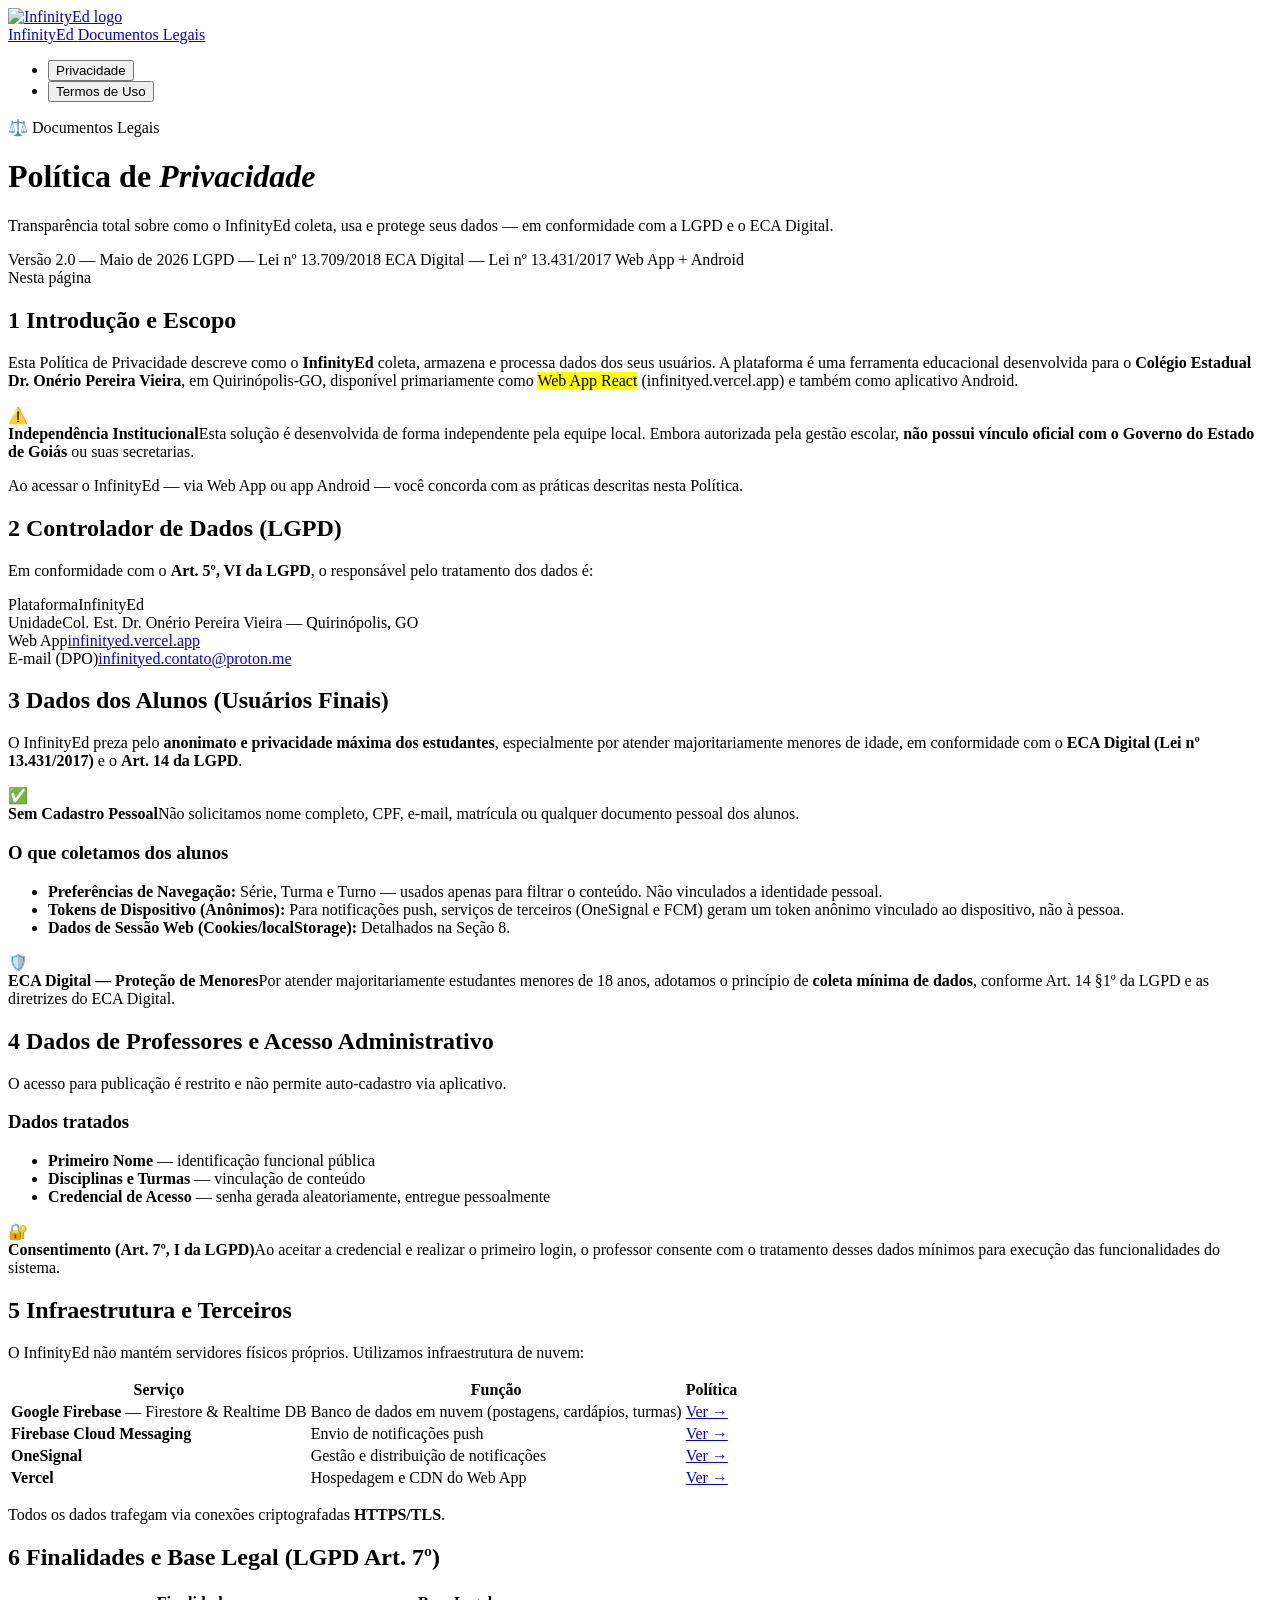
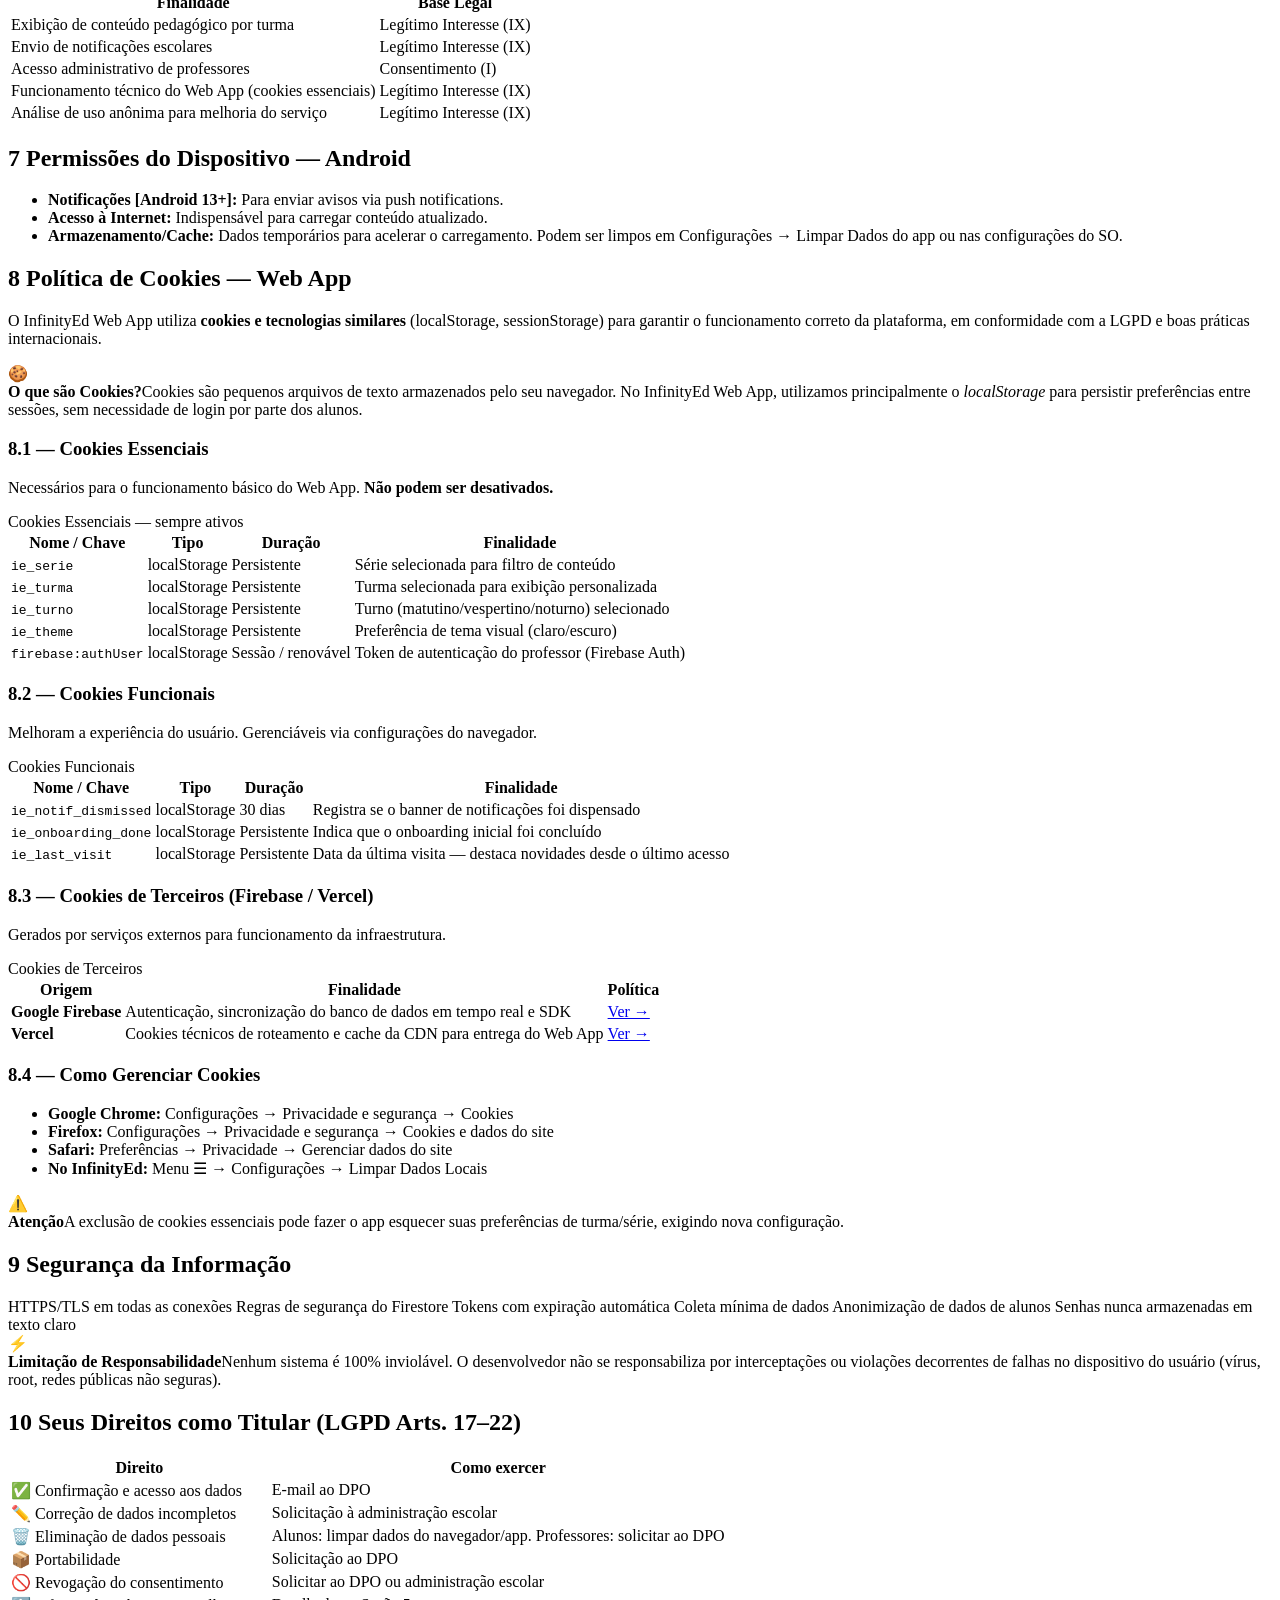
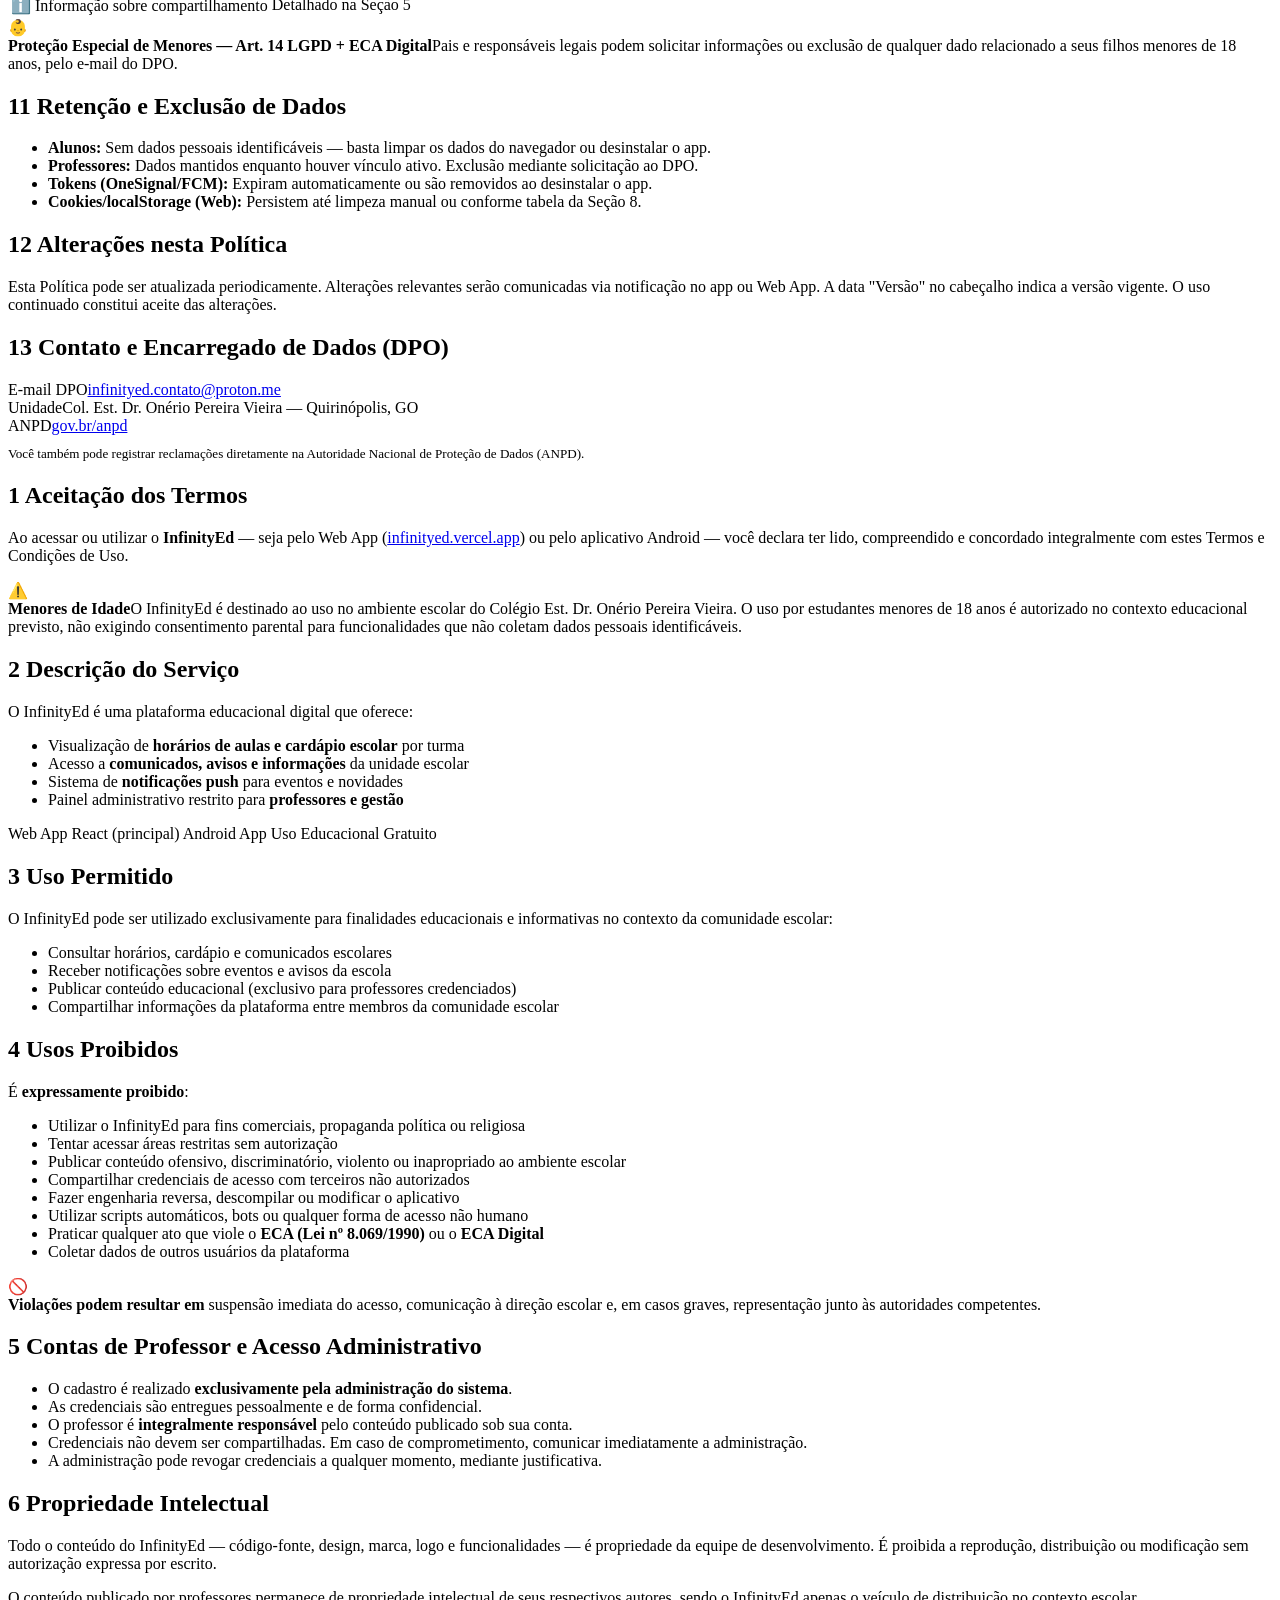
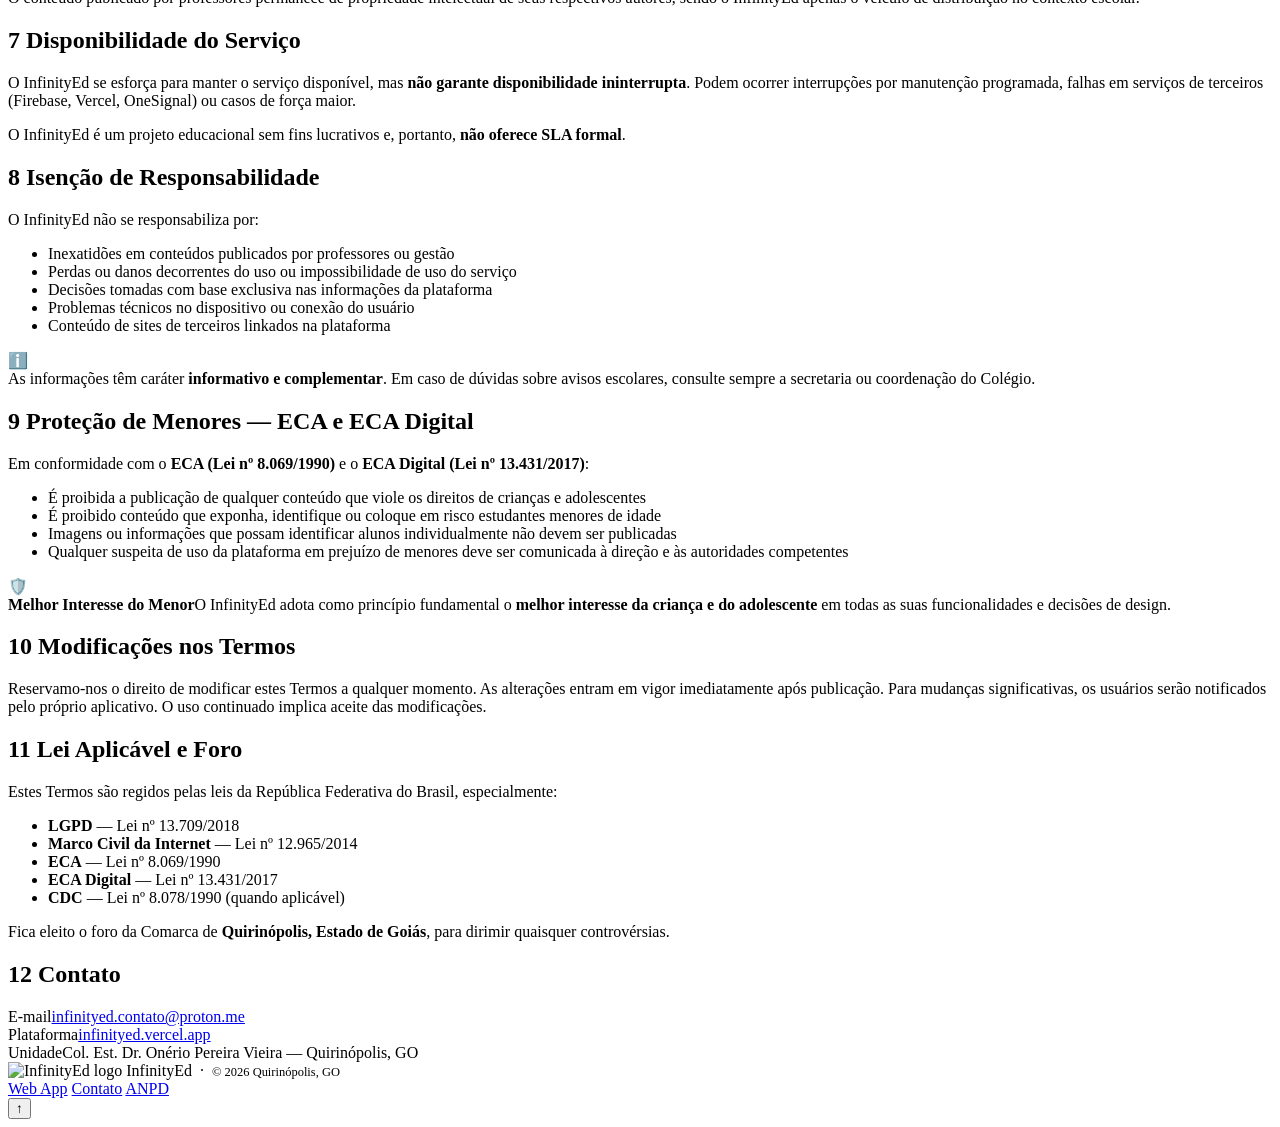
==== commit 05b149b3: "Update HTML structure and add external resources" ====
--- a/politicaprivacidade-e-termos/index.html
+++ b/politicaprivacidade-e-termos/index.html
@@ -4,240 +4,30 @@
   <meta charset="UTF-8" />
   <meta name="viewport" content="width=device-width, initial-scale=1.0" />
   <title>InfinityEd — Documentos Legais</title>
-  <link rel="preconnect" href="https://fonts.googleapis.com" />
-  <link rel="preconnect" href="https://fonts.gstatic.com" crossorigin />
-  <link href="https://fonts.googleapis.com/css2?family=Mulish:ital,wght@0,300;0,400;0,500;0,600;0,700;0,800;0,900;1,300&display=swap" rel="stylesheet" />
-  <style>
-    *, *::before, *::after { box-sizing: border-box; margin: 0; padding: 0; }
-    :root {
-      --bg: hsl(255,40%,98%);
-      --fg: hsl(210,7%,11%);
-      --primary: hsl(221,43%,42%);
-      --primary-fg: hsl(0,0%,100%);
-      --secondary: hsl(204,79%,29%);
-      --muted: hsl(220,24%,93%);
-      --muted-fg: hsl(224,7%,29%);
-      --accent: hsl(221,34%,46%);
-      --card: hsl(0,0%,100%);
-      --card-border: hsl(220,24%,90%);
-      --border: hsl(220,24%,90%);
-      --destructive: hsl(0,84%,60%);
-      --radius: 0.75rem;
-      --nav-h: 60px;
-      --font: 'Mulish', sans-serif;
-      --shadow-sm: 0 1px 2px 0 rgb(0 0 0/.05);
-      --shadow: 0 1px 3px 0 rgb(0 0 0/.10),0 1px 2px -1px rgb(0 0 0/.10);
-      --shadow-md: 0 4px 6px -1px rgb(0 0 0/.10),0 2px 4px -2px rgb(0 0 0/.10);
-    }
-    html { scroll-behavior: smooth; }
-    body { font-family: var(--font); background: var(--bg); color: var(--fg); line-height: 1.7; -webkit-font-smoothing: antialiased; }
-    a { color: var(--primary); text-decoration: none; }
-    a:hover { text-decoration: underline; }
-
-    /* NAV */
-    nav {
-      position: sticky; top: 0; z-index: 100;
-      height: var(--nav-h);
-      background: rgba(252,251,255,0.92);
-      backdrop-filter: blur(16px);
-      border-bottom: 1px solid var(--border);
-      display: flex; align-items: center;
-      padding: 0 clamp(1rem,5vw,2.5rem);
-      gap: 1.5rem;
-    }
-    .nav-logo { display: flex; align-items: center; gap: 0.6rem; text-decoration: none; color: var(--fg); margin-right: auto; }
-    .nav-logo svg { width: 30px; height: 30px; flex-shrink: 0; }
-    .nav-logo-text { display: flex; flex-direction: column; line-height: 1.15; }
-    .nav-logo-name {
-      font-weight: 900; font-size: 1rem; letter-spacing: -0.03em;
-      background: linear-gradient(110deg,#081c46,#598eff);
-      -webkit-background-clip: text; -webkit-text-fill-color: transparent; background-clip: text;
-    }
-    .nav-logo-sub { font-size: 0.58rem; font-weight: 700; letter-spacing: 0.1em; text-transform: uppercase; color: var(--muted-fg); }
-    .nav-tabs { display: flex; gap: 0.25rem; list-style: none; }
-    .nav-tabs button {
-      font-family: var(--font); font-size: 0.8rem; font-weight: 700;
-      padding: 6px 14px; border-radius: 999px;
-      border: 1px solid transparent; background: none; color: var(--muted-fg);
-      cursor: pointer; transition: all .18s; white-space: nowrap;
-    }
-    .nav-tabs button:hover { background: var(--muted); color: var(--fg); }
-    .nav-tabs button.active { background: var(--primary); color: var(--primary-fg); border-color: var(--primary); }
-    @media (max-width: 480px) {
-      .nav-tabs button { font-size: 0.72rem; padding: 5px 10px; }
-      .nav-logo-sub { display: none; }
-    }
-
-    /* HERO */
-    .hero {
-      background: linear-gradient(145deg,hsl(221,43%,18%) 0%,hsl(204,79%,22%) 100%);
-      color: #fff;
-      padding: clamp(2.5rem,6vw,4.5rem) clamp(1rem,5vw,2.5rem) clamp(2rem,4vw,3.5rem);
-      position: relative; overflow: hidden;
-    }
-    .hero::after {
-      content: ''; position: absolute; inset: 0; pointer-events: none;
-      background: radial-gradient(ellipse 60% 80% at 90% -10%,rgba(89,142,255,.18) 0%,transparent 70%),
-        repeating-linear-gradient(-48deg,transparent,transparent 44px,rgba(255,255,255,.025) 44px,rgba(255,255,255,.025) 45px);
-    }
-    .hero-inner { position: relative; z-index: 1; max-width: 820px; }
-    .hero-badge {
-      display: inline-flex; align-items: center; gap: 0.4rem;
-      font-size: 0.68rem; font-weight: 800; letter-spacing: 0.12em; text-transform: uppercase;
-      color: hsl(221,80%,80%); border: 1px solid rgba(89,142,255,.35);
-      border-radius: 999px; padding: 4px 12px; margin-bottom: 1.1rem;
-    }
-    .hero h1 { font-family: var(--font); font-weight: 900; font-size: clamp(1.9rem,5vw,3.4rem); line-height: 1.08; letter-spacing: -0.04em; margin-bottom: 0.7rem; }
-    .hero h1 em { font-style: normal; background: linear-gradient(90deg,#7eb3ff,#aaccff); -webkit-background-clip: text; -webkit-text-fill-color: transparent; background-clip: text; }
-    .hero p { font-size: 0.9375rem; color: rgba(255,255,255,.65); max-width: 520px; font-weight: 400; }
-    .hero-meta { display: flex; flex-wrap: wrap; gap: 1rem; margin-top: 1.75rem; font-size: 0.72rem; color: rgba(255,255,255,.4); font-weight: 600; }
-    .hero-meta span { display: flex; align-items: center; gap: 0.35rem; }
-    .hero-meta span::before { content: '·'; color: rgba(255,255,255,.25); }
-    .hero-meta span:first-child::before { display: none; }
-
-    /* LAYOUT */
-    .layout { display: grid; grid-template-columns: 210px 1fr; max-width: 1060px; margin: 0 auto; padding: 2.5rem clamp(1rem,4vw,2rem); align-items: start; }
-    @media (max-width: 780px) { .layout { grid-template-columns: 1fr; } .sidebar { display: none; } }
-
-    /* SIDEBAR */
-    .sidebar { position: sticky; top: calc(var(--nav-h) + 1.25rem); padding-right: 1.75rem; }
-    .toc-label { font-size: 0.62rem; font-weight: 800; letter-spacing: 0.13em; text-transform: uppercase; color: var(--muted-fg); margin-bottom: 0.6rem; }
-    .toc-list { list-style: none; }
-    .toc-list a { display: block; font-size: 0.78rem; font-weight: 500; color: var(--muted-fg); text-decoration: none; padding: 4px 0 4px 12px; border-left: 2px solid var(--border); transition: all .15s; line-height: 1.35; }
-    .toc-list a:hover { color: var(--fg); border-color: var(--muted-fg); }
-    .toc-list a.active { color: var(--primary); border-color: var(--primary); font-weight: 800; }
-
-    /* SECTIONS */
-    .page { display: none; }
-    .page.active { display: block; }
-    .section-block { margin-bottom: 2.25rem; padding-bottom: 2.25rem; border-bottom: 1px solid var(--border); }
-    .section-block:last-child { border-bottom: none; margin-bottom: 0; }
-    .section-block h2 { font-family: var(--font); font-weight: 800; font-size: 1.05rem; letter-spacing: -0.02em; margin-bottom: 1rem; display: flex; align-items: center; gap: 0.55rem; }
-    .num { display: inline-flex; align-items: center; justify-content: center; width: 24px; height: 24px; border-radius: 6px; background: var(--primary); color: #fff; font-size: 0.65rem; font-weight: 800; flex-shrink: 0; }
-    .section-block h3 { font-weight: 700; font-size: 0.875rem; margin: 1.2rem 0 0.45rem; color: var(--fg); }
-    .section-block p { color: var(--muted-fg); margin-bottom: 0.6rem; font-size: 0.9rem; }
-    .section-block p strong { color: var(--fg); }
-    .section-block ul, .section-block ol { padding-left: 1.2rem; color: var(--muted-fg); font-size: 0.9rem; }
-    .section-block li { margin-bottom: 0.35rem; }
-    .section-block li strong { color: var(--fg); }
-
-    /* CALLOUTS */
-    .callout { border-radius: var(--radius); padding: 0.875rem 1.1rem; margin: 1.1rem 0; font-size: 0.85rem; display: flex; gap: 0.65rem; align-items: flex-start; line-height: 1.55; }
-    .callout-icon { font-size: 1rem; flex-shrink: 0; margin-top: 1px; }
-    .callout.info    { background: hsl(221,60%,95%); border: 1px solid hsl(221,43%,82%); color: hsl(221,43%,28%); }
-    .callout.warn    { background: hsl(38,90%,95%);  border: 1px solid hsl(38,80%,78%);  color: hsl(30,60%,30%); }
-    .callout.success { background: hsl(140,50%,94%); border: 1px solid hsl(140,40%,76%); color: hsl(140,50%,25%); }
-    .callout.danger  { background: hsl(0,80%,96%);   border: 1px solid hsl(0,60%,82%);   color: hsl(0,60%,35%); }
-    .callout strong { display: block; margin-bottom: 0.2rem; font-weight: 800; }
-
-    /* PILLS */
-    .pill-grid { display: flex; flex-wrap: wrap; gap: 0.4rem; margin: 0.7rem 0; }
-    .pill { font-size: 0.72rem; font-weight: 700; padding: 3px 11px; border-radius: 999px; background: var(--muted); border: 1px solid var(--border); color: var(--muted-fg); }
-    .pill.blue   { background: hsl(221,60%,94%); border-color: hsl(221,43%,78%); color: hsl(221,43%,28%); }
-    .pill.green  { background: hsl(140,50%,93%); border-color: hsl(140,40%,74%); color: hsl(140,50%,24%); }
-    .pill.orange { background: hsl(38,90%,93%);  border-color: hsl(38,70%,74%);  color: hsl(30,60%,28%); }
-
-    /* TABLES */
-    .data-table { width: 100%; border-collapse: collapse; font-size: 0.82rem; margin: 0.9rem 0; border-radius: var(--radius); overflow: hidden; border: 1px solid var(--border); }
-    .data-table th { font-weight: 800; font-size: 0.68rem; text-transform: uppercase; letter-spacing: 0.09em; text-align: left; padding: 8px 12px; background: var(--muted); color: var(--muted-fg); border-bottom: 1px solid var(--border); }
-    .data-table td { padding: 8px 12px; border-bottom: 1px solid var(--border); color: var(--muted-fg); vertical-align: top; }
-    .data-table td strong { color: var(--fg); }
-    .data-table tr:last-child td { border-bottom: none; }
-    .data-table tr:hover td { background: hsl(221,40%,98%); }
-
-    /* COOKIE CARDS */
-    .cookie-card { border: 1px solid var(--card-border); border-radius: var(--radius); overflow: hidden; margin: 0.9rem 0; box-shadow: var(--shadow-sm); }
-    .cookie-card-header { background: var(--muted); padding: 0.55rem 1rem; display: flex; align-items: center; gap: 0.5rem; font-size: 0.76rem; font-weight: 800; border-bottom: 1px solid var(--border); }
-    .cookie-dot { width: 9px; height: 9px; border-radius: 50%; }
-    .cookie-dot.essential  { background: #22c55e; }
-    .cookie-dot.functional { background: hsl(221,43%,52%); }
-    .cookie-dot.third      { background: #f59e0b; }
-    .cookie-card table { width: 100%; border-collapse: collapse; font-size: 0.79rem; }
-    .cookie-card table th { padding: 6px 12px; text-align: left; color: var(--muted-fg); font-weight: 700; font-size: 0.7rem; text-transform: uppercase; letter-spacing: 0.07em; }
-    .cookie-card table td { padding: 7px 12px; border-top: 1px solid var(--border); color: var(--muted-fg); vertical-align: top; }
-    .cookie-card table td strong { color: var(--fg); }
-    code { font-size: 0.75rem; background: var(--muted); border-radius: 4px; padding: 1px 5px; font-family: 'Courier New',monospace; color: var(--fg); }
-
-    /* CONTACT CARD */
-    .contact-card { border: 1px solid var(--card-border); border-radius: var(--radius); padding: 1.1rem 1.35rem; background: var(--card); box-shadow: var(--shadow-sm); display: grid; gap: 0.45rem; font-size: 0.875rem; }
-    .contact-row { display: flex; gap: 0.5rem; align-items: baseline; }
-    .contact-label { color: var(--muted-fg); font-weight: 700; min-width: 90px; font-size: 0.8rem; }
-    .contact-card a { color: var(--primary); font-weight: 700; }
-
-    /* FOOTER */
-    footer { border-top: 1px solid var(--border); padding: 1.5rem clamp(1rem,5vw,2.5rem); display: flex; flex-wrap: wrap; gap: 0.75rem; align-items: center; justify-content: space-between; font-size: 0.78rem; color: var(--muted-fg); }
-    .footer-logo { display: flex; align-items: center; gap: 0.5rem; }
-    .footer-logo svg { width: 22px; height: 22px; }
-    .footer-logo-name { font-weight: 900; font-size: 0.9rem; letter-spacing: -0.02em; background: linear-gradient(110deg,#081c46,#598eff); -webkit-background-clip: text; -webkit-text-fill-color: transparent; background-clip: text; }
-    .footer-links { display: flex; gap: 1.25rem; }
-    .footer-links a { color: var(--muted-fg); font-weight: 700; }
-    .footer-links a:hover { color: var(--fg); text-decoration: none; }
-
-    /* SCROLL TOP */
-    #scrollTop { position: fixed; bottom: 1.5rem; right: 1.5rem; width: 40px; height: 40px; border-radius: 999px; background: var(--primary); color: #fff; border: none; cursor: pointer; font-size: 1rem; box-shadow: var(--shadow-md); opacity: 0; pointer-events: none; transition: opacity .2s,transform .2s; display: flex; align-items: center; justify-content: center; }
-    #scrollTop.visible { opacity: 1; pointer-events: auto; }
-    #scrollTop:hover { transform: translateY(-2px); }
-
-    /* ANIMATIONS */
-    @keyframes fadeUp { from { opacity:0; transform:translateY(14px); } to { opacity:1; transform:translateY(0); } }
-    .page.active .section-block { animation: fadeUp .3s ease both; }
-    .page.active .section-block:nth-child(1)  { animation-delay:.04s; }
-    .page.active .section-block:nth-child(2)  { animation-delay:.08s; }
-    .page.active .section-block:nth-child(3)  { animation-delay:.12s; }
-    .page.active .section-block:nth-child(4)  { animation-delay:.16s; }
-    .page.active .section-block:nth-child(5)  { animation-delay:.20s; }
-    .page.active .section-block:nth-child(6)  { animation-delay:.24s; }
-    .page.active .section-block:nth-child(7)  { animation-delay:.28s; }
-    .page.active .section-block:nth-child(8)  { animation-delay:.32s; }
-    .page.active .section-block:nth-child(9)  { animation-delay:.36s; }
-    .page.active .section-block:nth-child(10) { animation-delay:.40s; }
-    .page.active .section-block:nth-child(11) { animation-delay:.44s; }
-    .page.active .section-block:nth-child(12) { animation-delay:.48s; }
-    .page.active .section-block:nth-child(13) { animation-delay:.52s; }
-
-    ::-webkit-scrollbar { width: 7px; }
-    ::-webkit-scrollbar-track { background: transparent; }
-    ::-webkit-scrollbar-thumb { background: hsl(220,24%,80%); border-radius: 999px; }
-    ::-webkit-scrollbar-thumb:hover { background: hsl(220,24%,68%); }
-    mark { background: linear-gradient(90deg,hsl(38,90%,82%),hsl(50,90%,88%)); border-radius: 3px; padding: 0 3px; color: inherit; }
-  </style>
+  <link rel="icon" type="image/svg+xml" href="assets/logo.svg" />
+  <link rel="stylesheet" href="css/style.css" />
 </head>
 <body>
-
-<!-- Logo SVG (inline symbol) -->
-<svg style="display:none" xmlns="http://www.w3.org/2000/svg">
-  <defs>
-    <linearGradient id="logoGrad" x2="1" gradientUnits="userSpaceOnUse" gradientTransform="matrix(593.546,-415.605,128.647,183.726,218.406,721.526)">
-      <stop offset="0" stop-color="#081c46"/>
-      <stop offset="1" stop-color="#598eff"/>
-    </linearGradient>
-  </defs>
-  <symbol id="ie-logo" viewBox="0 0 1024 1024">
-    <path fill-rule="evenodd" fill="#0d1933" d="m424.73 377.29q34.77 27.98 66.22 60.57-29.51 27.89-58.95 55.72-19.6-14.73-36.35-33.11-30.1-26.88-62.99-50.07-30.71-18.98-66.22-25.84-43.71-7.85-80.76 15.34-51.95 30.26-62.19 90.45-1.99 20.62 0.81 40.38 12.55 90.49 101.76 110.64 24.35 1.43 48.45 0-16.55 7.27-33.92 12.12-17.33 5.45-35.53 7.27-61.81 8.95-117.91-17.77-5.96-3.53-10.5-8.89-49.02-80.12-30.69-172.82 28.58-105.29 130.03-144.56 100.66-28.57 192.21 22.61 29.17 17.8 56.53 37.96z"/>
-    <path fill-rule="evenodd" fill="url(#logoGrad)" d="m941.59 375.67q-109.48-44.82-211.59 14.54-30.16 16.3-58.15 36.34-36.81 31.57-72.68 63.8-80.43 75.99-163.14 149.41-55.07 47.34-124.37 71.07-129.48 38-222.09-58.96-1.61-1.61 0-3.23 26.12 14.09 55.73 18.58 30.69 1.61 61.37 0 16.68-1.97 32.31-7.27 34.68-9.26 66.22-26.65 29.53-17.59 56.53-38.77 90.93-76.37 176.06-159.9 27.15-24.34 54.92-47.65 59.98-52.62 137.29-75.11 100.61-21.99 184.13 37.15 14.95 12.12 27.46 26.65z"/>
-    <path fill-rule="evenodd" fill="#0d1933" d="m951.28 386.98q47.31 64.8 40.38 145.37-14.87 128.27-134.87 176.05-104.96 32.82-199.47-23.42-64.25-40.79-118.72-94.49-1.62-1.61 0-3.23 28.28-25.45 54.11-53.3 2.23-1.94 4.84-0.81 49.21 50.05 108.22 87.23 43.27 26.56 93.68 22.61 95.77-19.85 107.42-117.1 6.2-103.54-91.26-138.1-28.9-6.32-58.15-2.43-1.79 0.32-3.23-0.8 99.09-44.51 197.05 2.42z"/>
-  </symbol>
-</svg>
 
 <!-- NAV -->
 <nav>
   <a class="nav-logo" href="https://infinityed.vercel.app" target="_blank" rel="noopener">
-    <svg aria-hidden="true"><use href="#ie-logo"/></svg>
+    <img src="assets/logo.svg" alt="InfinityEd logo" width="30" height="30" />
     <div class="nav-logo-text">
       <span class="nav-logo-name">InfinityEd</span>
       <span class="nav-logo-sub">Documentos Legais</span>
     </div>
   </a>
   <ul class="nav-tabs">
-    <li><button class="active" onclick="showPage('privacy',this)">Privacidade</button></li>
-    <li><button onclick="showPage('terms',this)">Termos de Uso</button></li>
+    <li><button class="active" onclick="showPage('privacy', this)">Privacidade</button></li>
+    <li><button onclick="showPage('terms', this)">Termos de Uso</button></li>
   </ul>
 </nav>
 
 <!-- HERO -->
 <div class="hero">
   <div class="hero-inner">
-    <div class="hero-badge">&#x2696;&#xFE0F; Documentos Legais</div>
+    <div class="hero-badge">⚖️ Documentos Legais</div>
     <h1 id="heroTitle">Política de <em>Privacidade</em></h1>
     <p id="heroSub">Transparência total sobre como o InfinityEd coleta, usa e protege seus dados — em conformidade com a LGPD e o ECA Digital.</p>
     <div class="hero-meta">
@@ -255,16 +45,19 @@
     <div class="toc-label">Nesta página</div>
     <ul class="toc-list" id="tocList"></ul>
   </aside>
+
   <main>
 
-    <!-- POLÍTICA DE PRIVACIDADE -->
+    <!-- ════════════════════════════════════
+         POLÍTICA DE PRIVACIDADE
+    ════════════════════════════════════ -->
     <div id="privacy" class="page active">
 
       <div class="section-block" data-toc="Introdução e Escopo">
         <h2><span class="num">1</span> Introdução e Escopo</h2>
         <p>Esta Política de Privacidade descreve como o <strong>InfinityEd</strong> coleta, armazena e processa dados dos seus usuários. A plataforma é uma ferramenta educacional desenvolvida para o <strong>Colégio Estadual Dr. Onério Pereira Vieira</strong>, em Quirinópolis-GO, disponível primariamente como <mark>Web App React</mark> (infinityed.vercel.app) e também como aplicativo Android.</p>
         <div class="callout warn">
-          <span class="callout-icon">&#x26A0;&#xFE0F;</span>
+          <span class="callout-icon">⚠️</span>
           <div><strong>Independência Institucional</strong>Esta solução é desenvolvida de forma independente pela equipe local. Embora autorizada pela gestão escolar, <strong>não possui vínculo oficial com o Governo do Estado de Goiás</strong> ou suas secretarias.</div>
         </div>
         <p>Ao acessar o InfinityEd — via Web App ou app Android — você concorda com as práticas descritas nesta Política.</p>
@@ -285,7 +78,7 @@
         <h2><span class="num">3</span> Dados dos Alunos (Usuários Finais)</h2>
         <p>O InfinityEd preza pelo <strong>anonimato e privacidade máxima dos estudantes</strong>, especialmente por atender majoritariamente menores de idade, em conformidade com o <strong>ECA Digital (Lei nº 13.431/2017)</strong> e o <strong>Art. 14 da LGPD</strong>.</p>
         <div class="callout success">
-          <span class="callout-icon">&#x2705;</span>
+          <span class="callout-icon">✅</span>
           <div><strong>Sem Cadastro Pessoal</strong>Não solicitamos nome completo, CPF, e-mail, matrícula ou qualquer documento pessoal dos alunos.</div>
         </div>
         <h3>O que coletamos dos alunos</h3>
@@ -295,7 +88,7 @@
           <li><strong>Dados de Sessão Web (Cookies/localStorage):</strong> Detalhados na Seção 8.</li>
         </ul>
         <div class="callout info">
-          <span class="callout-icon">&#x1F6E1;&#xFE0F;</span>
+          <span class="callout-icon">🛡️</span>
           <div><strong>ECA Digital — Proteção de Menores</strong>Por atender majoritariamente estudantes menores de 18 anos, adotamos o princípio de <strong>coleta mínima de dados</strong>, conforme Art. 14 §1º da LGPD e as diretrizes do ECA Digital.</div>
         </div>
       </div>
@@ -310,7 +103,7 @@
           <li><strong>Credencial de Acesso</strong> — senha gerada aleatoriamente, entregue pessoalmente</li>
         </ul>
         <div class="callout info">
-          <span class="callout-icon">&#x1F510;</span>
+          <span class="callout-icon">🔐</span>
           <div><strong>Consentimento (Art. 7º, I da LGPD)</strong>Ao aceitar a credencial e realizar o primeiro login, o professor consente com o tratamento desses dados mínimos para execução das funcionalidades do sistema.</div>
         </div>
       </div>
@@ -357,8 +150,8 @@
         <h2><span class="num">8</span> Política de Cookies — Web App</h2>
         <p>O InfinityEd Web App utiliza <strong>cookies e tecnologias similares</strong> (localStorage, sessionStorage) para garantir o funcionamento correto da plataforma, em conformidade com a LGPD e boas práticas internacionais.</p>
         <div class="callout info">
-          <span class="callout-icon">&#x1F36A;</span>
-          <div><strong>O que são Cookies?</strong>Cookies são pequenos arquivos de texto armazenados pelo seu navegador. No InfinityEd Web App, utilizamos principalmente o <em>localStorage</em> do navegador para persistir preferências entre sessões, sem necessidade de login por parte dos alunos.</div>
+          <span class="callout-icon">🍪</span>
+          <div><strong>O que são Cookies?</strong>Cookies são pequenos arquivos de texto armazenados pelo seu navegador. No InfinityEd Web App, utilizamos principalmente o <em>localStorage</em> para persistir preferências entre sessões, sem necessidade de login por parte dos alunos.</div>
         </div>
 
         <h3>8.1 — Cookies Essenciais</h3>
@@ -412,7 +205,7 @@
           <li><strong>No InfinityEd:</strong> Menu ☰ → Configurações → Limpar Dados Locais</li>
         </ul>
         <div class="callout warn">
-          <span class="callout-icon">&#x26A0;&#xFE0F;</span>
+          <span class="callout-icon">⚠️</span>
           <div><strong>Atenção</strong>A exclusão de cookies essenciais pode fazer o app esquecer suas preferências de turma/série, exigindo nova configuração.</div>
         </div>
       </div>
@@ -428,7 +221,7 @@
           <span class="pill green">Senhas nunca armazenadas em texto claro</span>
         </div>
         <div class="callout danger">
-          <span class="callout-icon">&#x26A1;</span>
+          <span class="callout-icon">⚡</span>
           <div><strong>Limitação de Responsabilidade</strong>Nenhum sistema é 100% inviolável. O desenvolvedor não se responsabiliza por interceptações ou violações decorrentes de falhas no dispositivo do usuário (vírus, root, redes públicas não seguras).</div>
         </div>
       </div>
@@ -438,17 +231,17 @@
         <table class="data-table">
           <thead><tr><th>Direito</th><th>Como exercer</th></tr></thead>
           <tbody>
-            <tr><td>&#x2705; Confirmação e acesso aos dados</td><td>E-mail ao DPO</td></tr>
-            <tr><td>&#x270F;&#xFE0F; Correção de dados incompletos</td><td>Solicitação à administração escolar</td></tr>
-            <tr><td>&#x1F5D1;&#xFE0F; Eliminação de dados pessoais</td><td>Alunos: limpar dados do navegador/app. Professores: solicitar ao DPO</td></tr>
-            <tr><td>&#x1F4E6; Portabilidade</td><td>Solicitação ao DPO</td></tr>
-            <tr><td>&#x1F6AB; Revogação do consentimento</td><td>Solicitar ao DPO ou administração escolar</td></tr>
-            <tr><td>&#x2139;&#xFE0F; Informação sobre compartilhamento</td><td>Detalhado na Seção 5</td></tr>
+            <tr><td>✅ Confirmação e acesso aos dados</td><td>E-mail ao DPO</td></tr>
+            <tr><td>✏️ Correção de dados incompletos</td><td>Solicitação à administração escolar</td></tr>
+            <tr><td>🗑️ Eliminação de dados pessoais</td><td>Alunos: limpar dados do navegador/app. Professores: solicitar ao DPO</td></tr>
+            <tr><td>📦 Portabilidade</td><td>Solicitação ao DPO</td></tr>
+            <tr><td>🚫 Revogação do consentimento</td><td>Solicitar ao DPO ou administração escolar</td></tr>
+            <tr><td>ℹ️ Informação sobre compartilhamento</td><td>Detalhado na Seção 5</td></tr>
           </tbody>
         </table>
         <div class="callout success">
-          <span class="callout-icon">&#x1F476;</span>
-          <div><strong>Proteção Especial de Menores — Art. 14 LGPD + ECA Digital</strong>Pais e responsáveis legais podem solicitar informações ou exclusão de qualquer dado relacionado a seus filhos menores de 18 anos, entrando em contato pelo e-mail do DPO.</div>
+          <span class="callout-icon">👶</span>
+          <div><strong>Proteção Especial de Menores — Art. 14 LGPD + ECA Digital</strong>Pais e responsáveis legais podem solicitar informações ou exclusão de qualquer dado relacionado a seus filhos menores de 18 anos, pelo e-mail do DPO.</div>
         </div>
       </div>
 
@@ -479,14 +272,16 @@
 
     </div><!-- /privacy -->
 
-    <!-- TERMOS E CONDIÇÕES -->
+    <!-- ════════════════════════════════════
+         TERMOS E CONDIÇÕES
+    ════════════════════════════════════ -->
     <div id="terms" class="page">
 
       <div class="section-block" data-toc="Aceitação dos Termos">
         <h2><span class="num">1</span> Aceitação dos Termos</h2>
         <p>Ao acessar ou utilizar o <strong>InfinityEd</strong> — seja pelo Web App (<a href="https://infinityed.vercel.app" target="_blank" rel="noopener">infinityed.vercel.app</a>) ou pelo aplicativo Android — você declara ter lido, compreendido e concordado integralmente com estes Termos e Condições de Uso.</p>
         <div class="callout warn">
-          <span class="callout-icon">&#x26A0;&#xFE0F;</span>
+          <span class="callout-icon">⚠️</span>
           <div><strong>Menores de Idade</strong>O InfinityEd é destinado ao uso no ambiente escolar do Colégio Est. Dr. Onério Pereira Vieira. O uso por estudantes menores de 18 anos é autorizado no contexto educacional previsto, não exigindo consentimento parental para funcionalidades que não coletam dados pessoais identificáveis.</div>
         </div>
       </div>
@@ -532,7 +327,7 @@
           <li>Coletar dados de outros usuários da plataforma</li>
         </ul>
         <div class="callout danger">
-          <span class="callout-icon">&#x1F6AB;</span>
+          <span class="callout-icon">🚫</span>
           <div><strong>Violações podem resultar em</strong> suspensão imediata do acesso, comunicação à direção escolar e, em casos graves, representação junto às autoridades competentes.</div>
         </div>
       </div>
@@ -540,7 +335,7 @@
       <div class="section-block" data-toc="Contas de Professor">
         <h2><span class="num">5</span> Contas de Professor e Acesso Administrativo</h2>
         <ul>
-          <li>O cadastro de professores é realizado <strong>exclusivamente pela administração do sistema</strong>.</li>
+          <li>O cadastro é realizado <strong>exclusivamente pela administração do sistema</strong>.</li>
           <li>As credenciais são entregues pessoalmente e de forma confidencial.</li>
           <li>O professor é <strong>integralmente responsável</strong> pelo conteúdo publicado sob sua conta.</li>
           <li>Credenciais não devem ser compartilhadas. Em caso de comprometimento, comunicar imediatamente a administração.</li>
@@ -571,7 +366,7 @@
           <li>Conteúdo de sites de terceiros linkados na plataforma</li>
         </ul>
         <div class="callout info">
-          <span class="callout-icon">&#x2139;&#xFE0F;</span>
+          <span class="callout-icon">ℹ️</span>
           <div>As informações têm caráter <strong>informativo e complementar</strong>. Em caso de dúvidas sobre avisos escolares, consulte sempre a secretaria ou coordenação do Colégio.</div>
         </div>
       </div>
@@ -586,7 +381,7 @@
           <li>Qualquer suspeita de uso da plataforma em prejuízo de menores deve ser comunicada à direção e às autoridades competentes</li>
         </ul>
         <div class="callout success">
-          <span class="callout-icon">&#x1F6E1;&#xFE0F;</span>
+          <span class="callout-icon">🛡️</span>
           <div><strong>Melhor Interesse do Menor</strong>O InfinityEd adota como princípio fundamental o <strong>melhor interesse da criança e do adolescente</strong> em todas as suas funcionalidades e decisões de design.</div>
         </div>
       </div>
@@ -619,13 +414,14 @@
       </div>
 
     </div><!-- /terms -->
+
   </main>
 </div>
 
 <!-- FOOTER -->
 <footer>
   <div class="footer-logo">
-    <svg aria-hidden="true"><use href="#ie-logo"/></svg>
+    <img src="assets/logo.svg" alt="InfinityEd logo" width="22" height="22" />
     <span class="footer-logo-name">InfinityEd</span>
     <span style="color:var(--border);margin:0 .25rem">·</span>
     <span style="font-weight:500;font-size:.78rem">© 2026 Quirinópolis, GO</span>
@@ -637,56 +433,8 @@
   </nav>
 </footer>
 
-<button id="scrollTop" aria-label="Voltar ao topo" onclick="window.scrollTo({top:0,behavior:'smooth'})">&#x2191;</button>
-
-<script>
-  function showPage(id, btn) {
-    document.querySelectorAll('.page').forEach(p => p.classList.remove('active'));
-    document.querySelectorAll('.nav-tabs button').forEach(b => b.classList.remove('active'));
-    document.getElementById(id).classList.add('active');
-    btn.classList.add('active');
-    const meta = {
-      privacy: { h1: 'Política de <em>Privacidade</em>', sub: 'Transparência total sobre como o InfinityEd coleta, usa e protege seus dados — em conformidade com a LGPD e o ECA Digital.' },
-      terms:   { h1: 'Termos e <em>Condições</em>',      sub: 'Regras de uso da plataforma InfinityEd para alunos, professores e demais membros da comunidade escolar.' }
-    };
-    document.getElementById('heroTitle').innerHTML = meta[id].h1;
-    document.getElementById('heroSub').textContent  = meta[id].sub;
-    buildToc(id);
-    window.scrollTo({ top: 0, behavior: 'smooth' });
-  }
-
-  function buildToc(pageId) {
-    const blocks = document.getElementById(pageId).querySelectorAll('.section-block[data-toc]');
-    const list   = document.getElementById('tocList');
-    list.innerHTML = '';
-    blocks.forEach((block, i) => {
-      const id = 'sec-' + pageId + '-' + i;
-      block.id = id;
-      const li = document.createElement('li');
-      li.innerHTML = '<a href="#' + id + '">' + block.getAttribute('data-toc') + '</a>';
-      list.appendChild(li);
-    });
-    updateActiveToc();
-  }
-
-  function updateActiveToc() {
-    const links = document.querySelectorAll('.toc-list a');
-    const scrollY = window.scrollY + 90;
-    let active = null;
-    links.forEach(link => {
-      const t = document.querySelector(link.getAttribute('href'));
-      if (t && t.offsetTop <= scrollY) active = link;
-    });
-    links.forEach(l => l.classList.remove('active'));
-    if (active) active.classList.add('active');
-  }
-
-  window.addEventListener('scroll', () => {
-    document.getElementById('scrollTop').classList.toggle('visible', window.scrollY > 400);
-    updateActiveToc();
-  }, { passive: true });
-
-  buildToc('privacy');
-</script>
+<button id="scrollTop" aria-label="Voltar ao topo" onclick="window.scrollTo({top:0,behavior:'smooth'})">↑</button>
+
+<script src="js/main.js"></script>
 </body>
 </html>
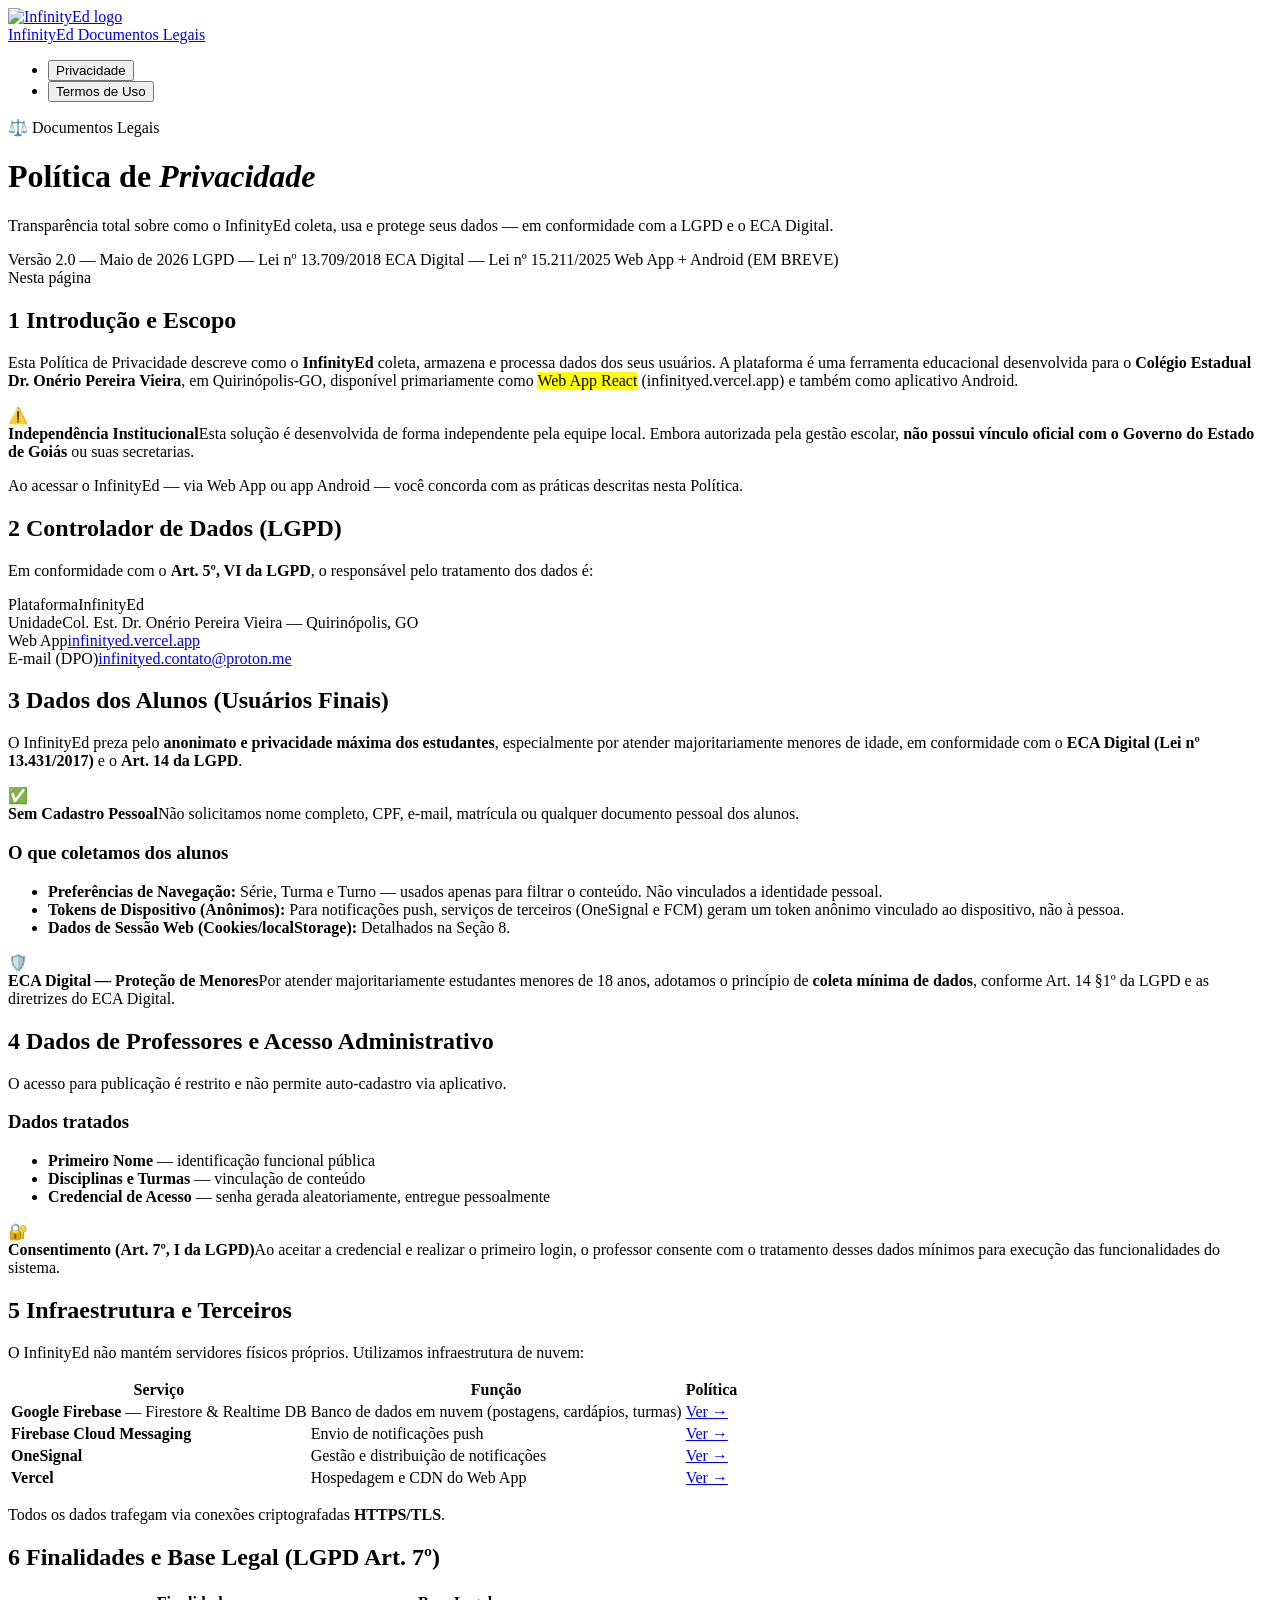
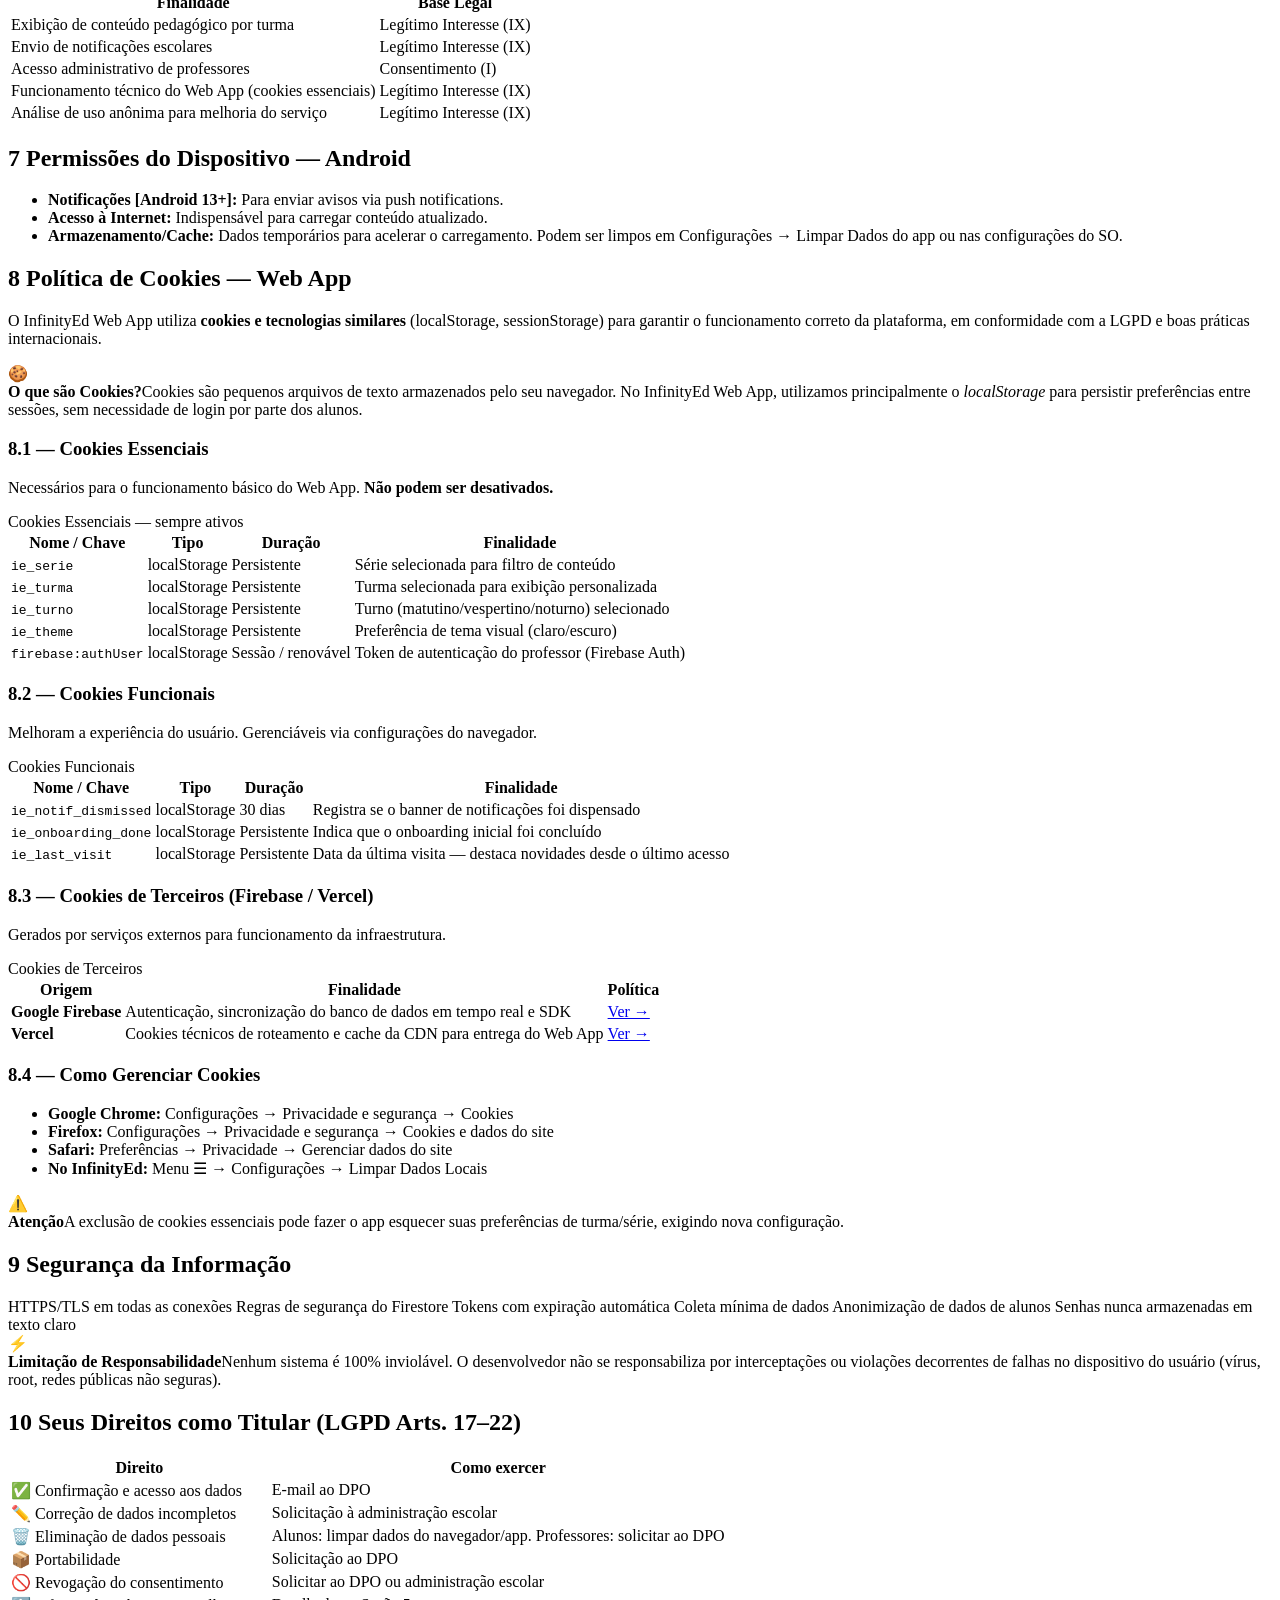
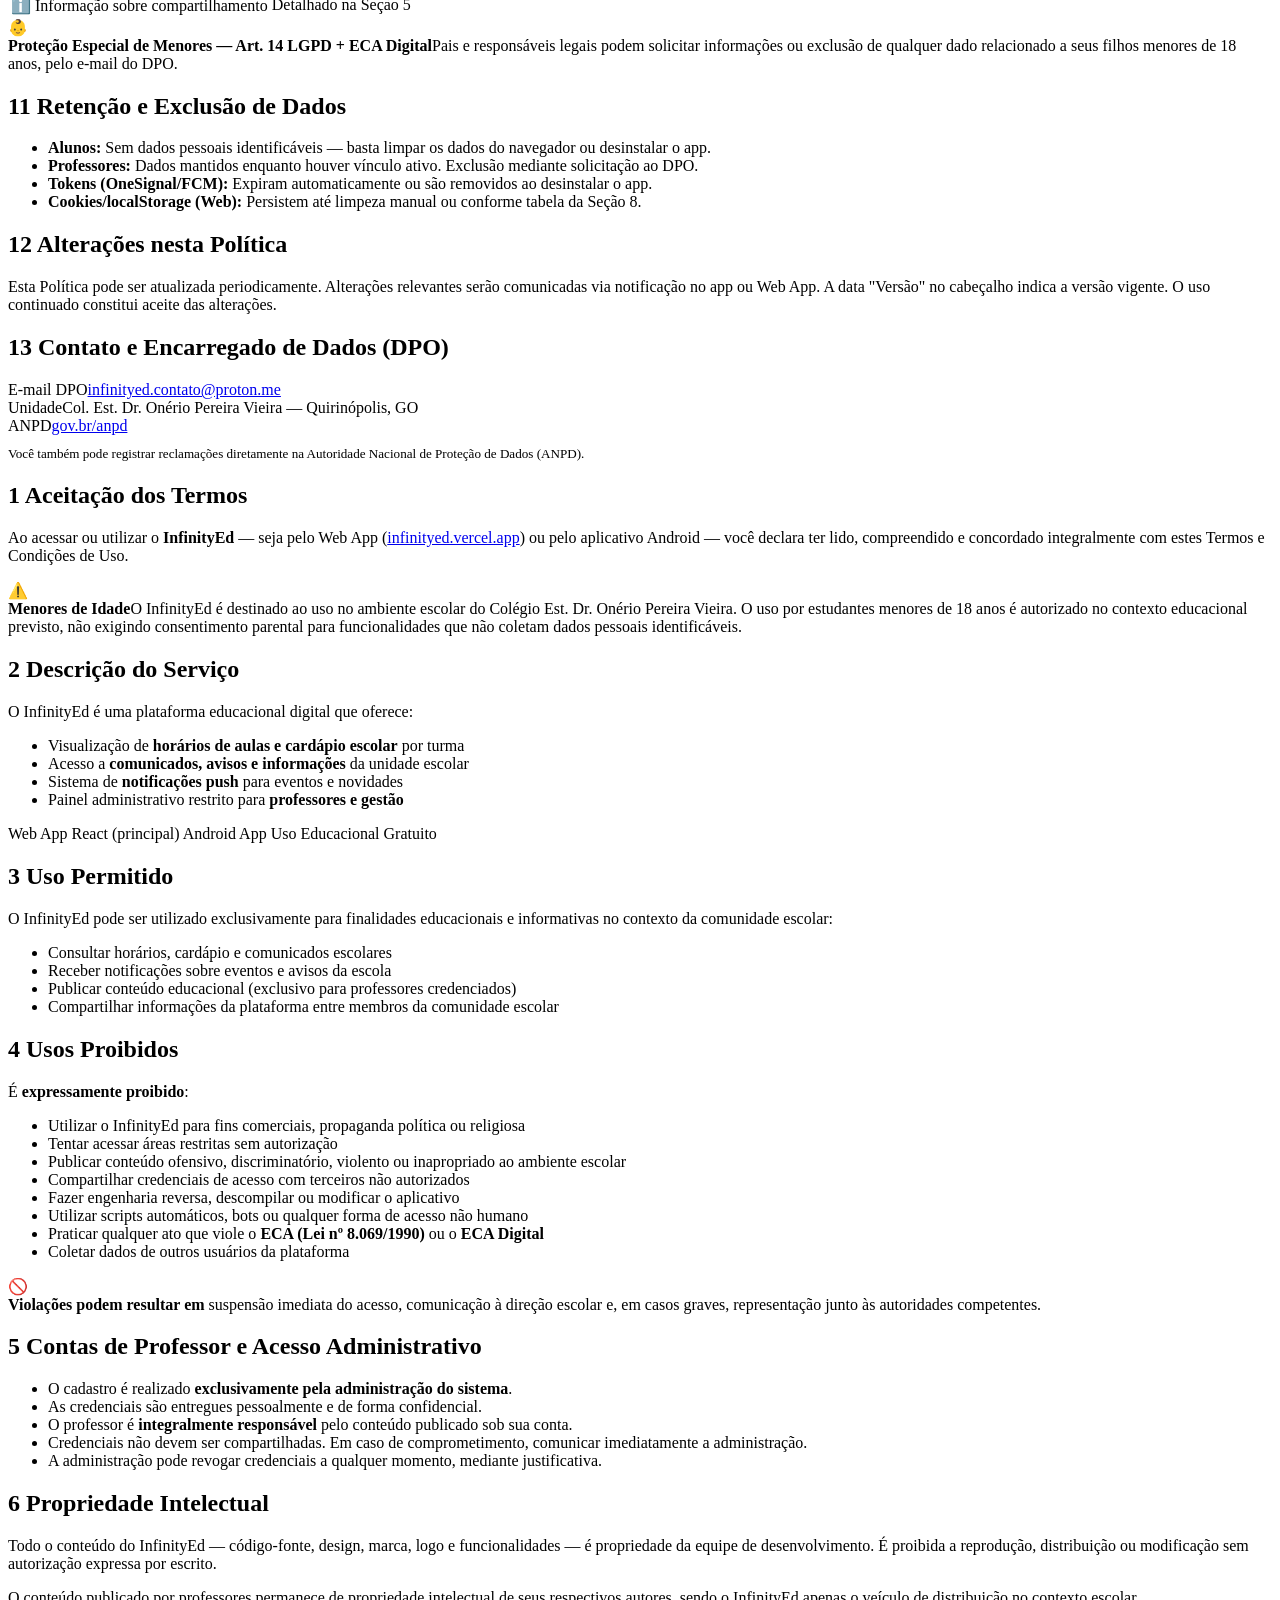
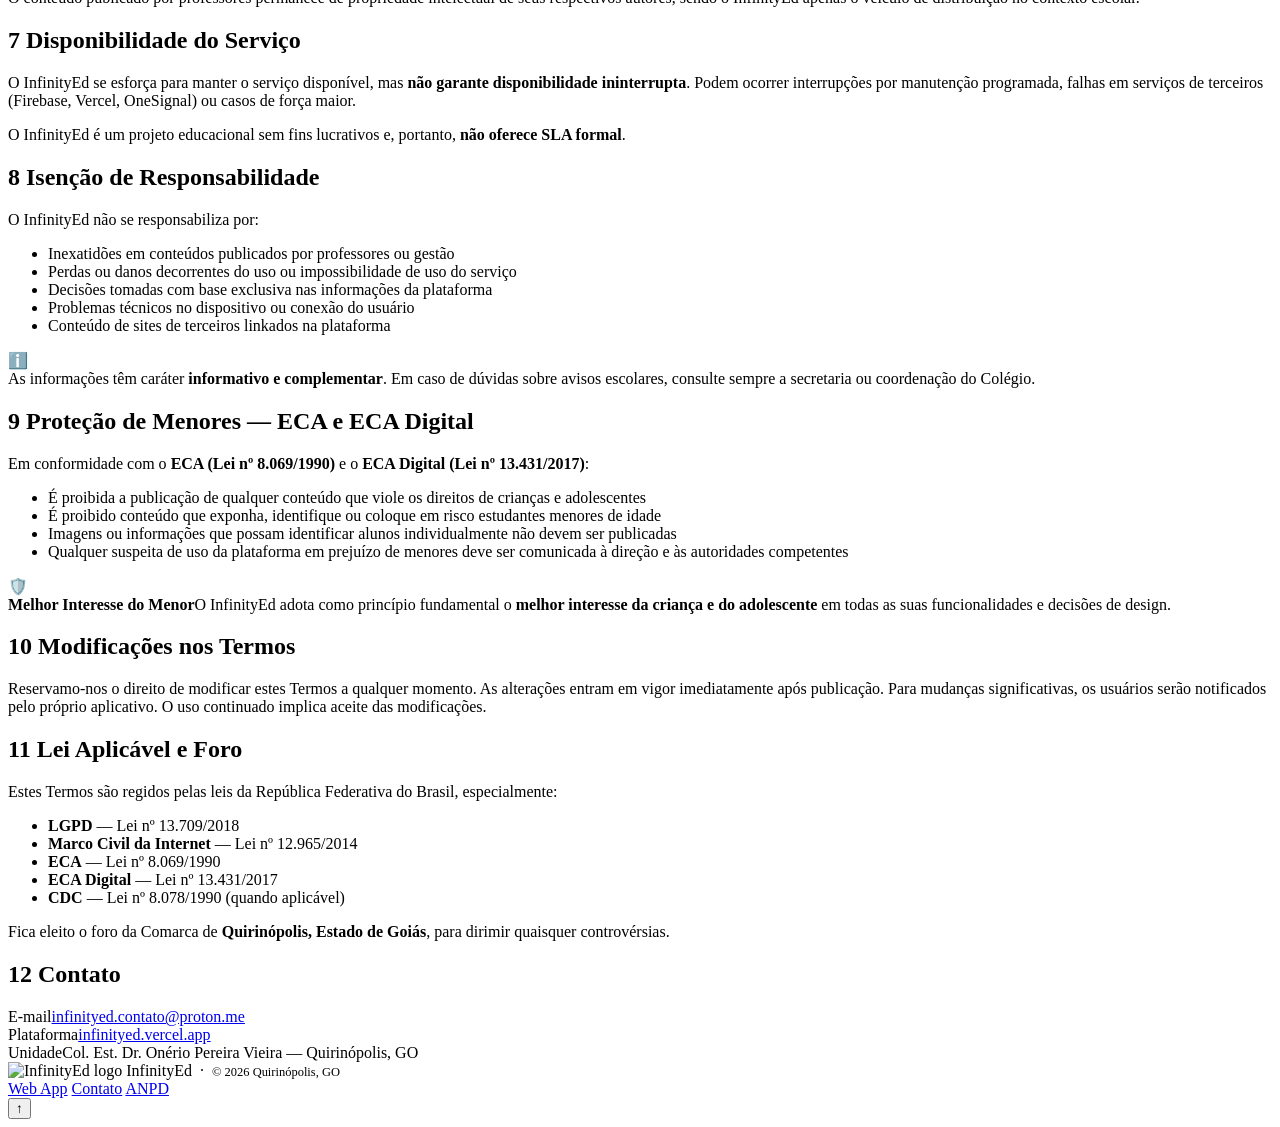
==== commit 878e4904: "Update index.html" ====
--- a/politicaprivacidade-e-termos/index.html
+++ b/politicaprivacidade-e-termos/index.html
@@ -33,8 +33,8 @@
     <div class="hero-meta">
       <span>Versão 2.0 — Maio de 2026</span>
       <span>LGPD — Lei nº 13.709/2018</span>
-      <span>ECA Digital — Lei nº 13.431/2017</span>
-      <span>Web App + Android</span>
+      <span>ECA Digital — Lei nº 15.211/2025</span>
+      <span>Web App + Android (EM BREVE)</span>
     </div>
   </div>
 </div>
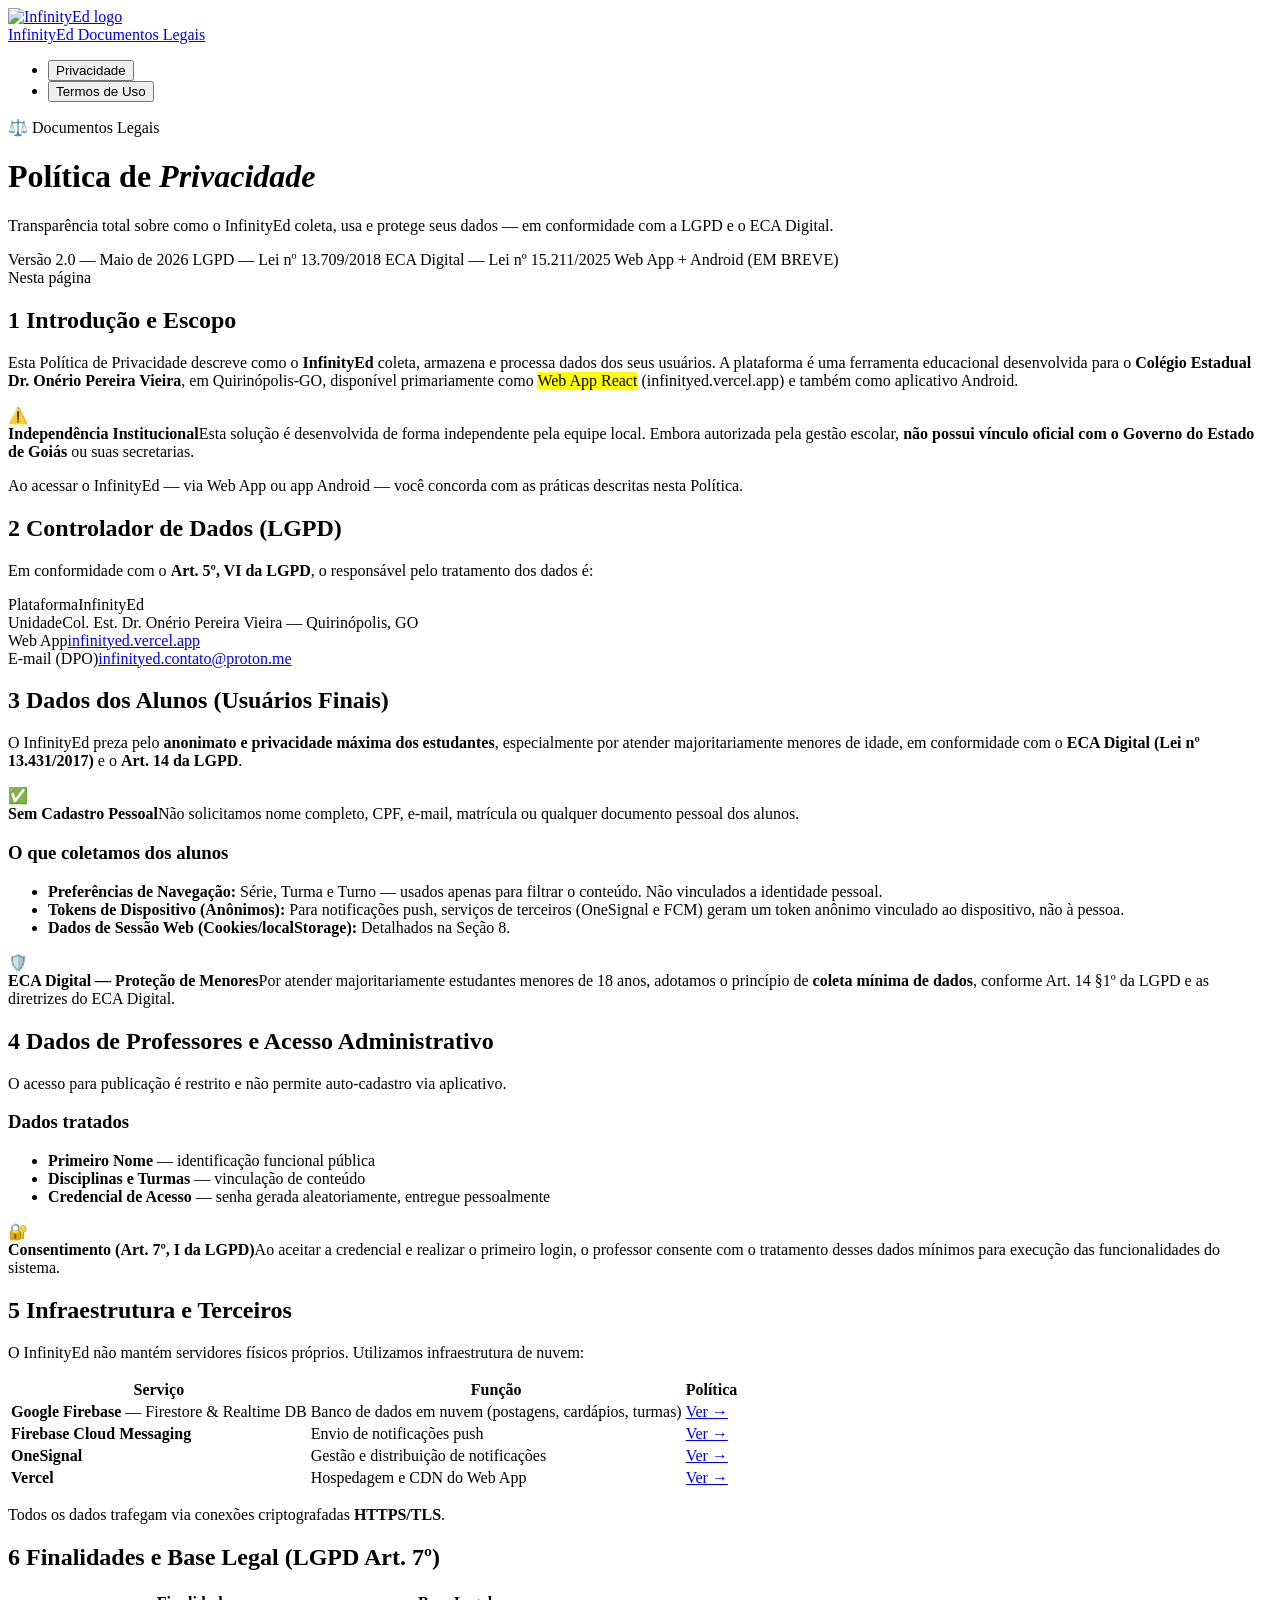
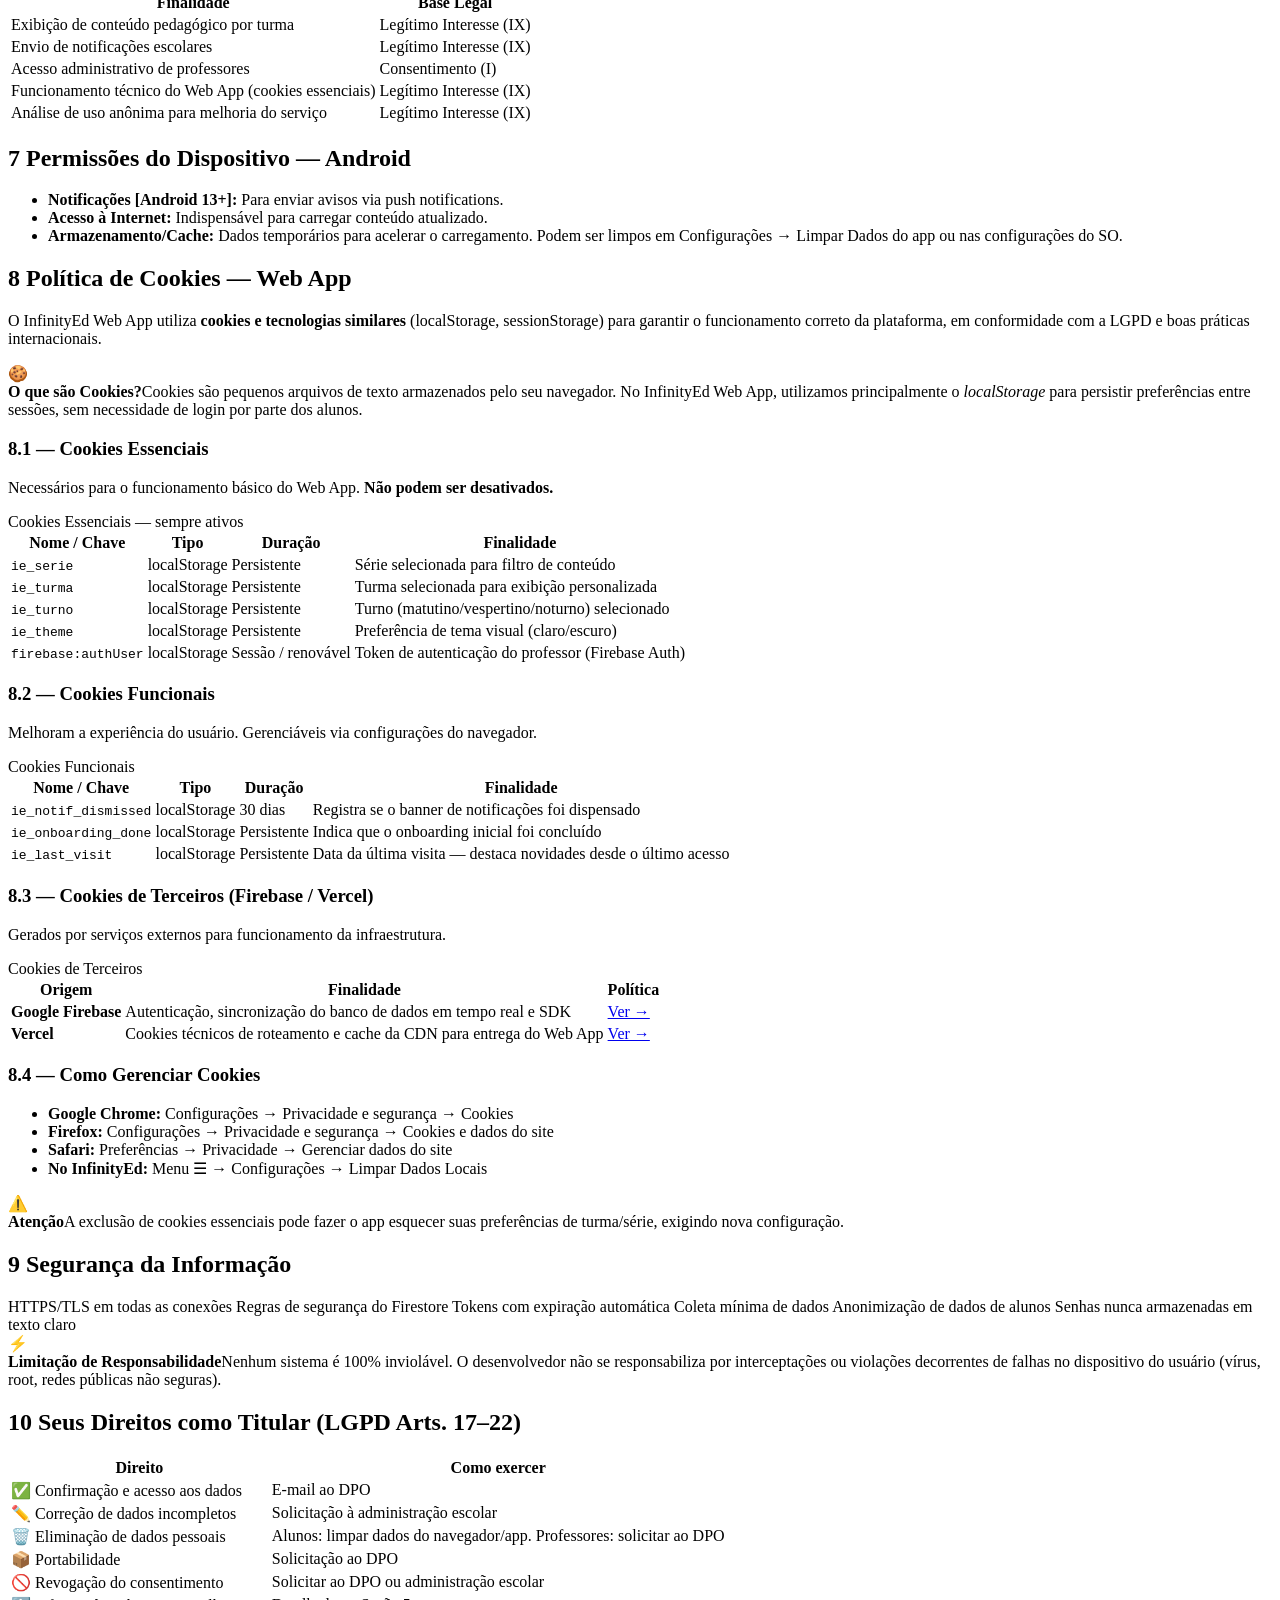
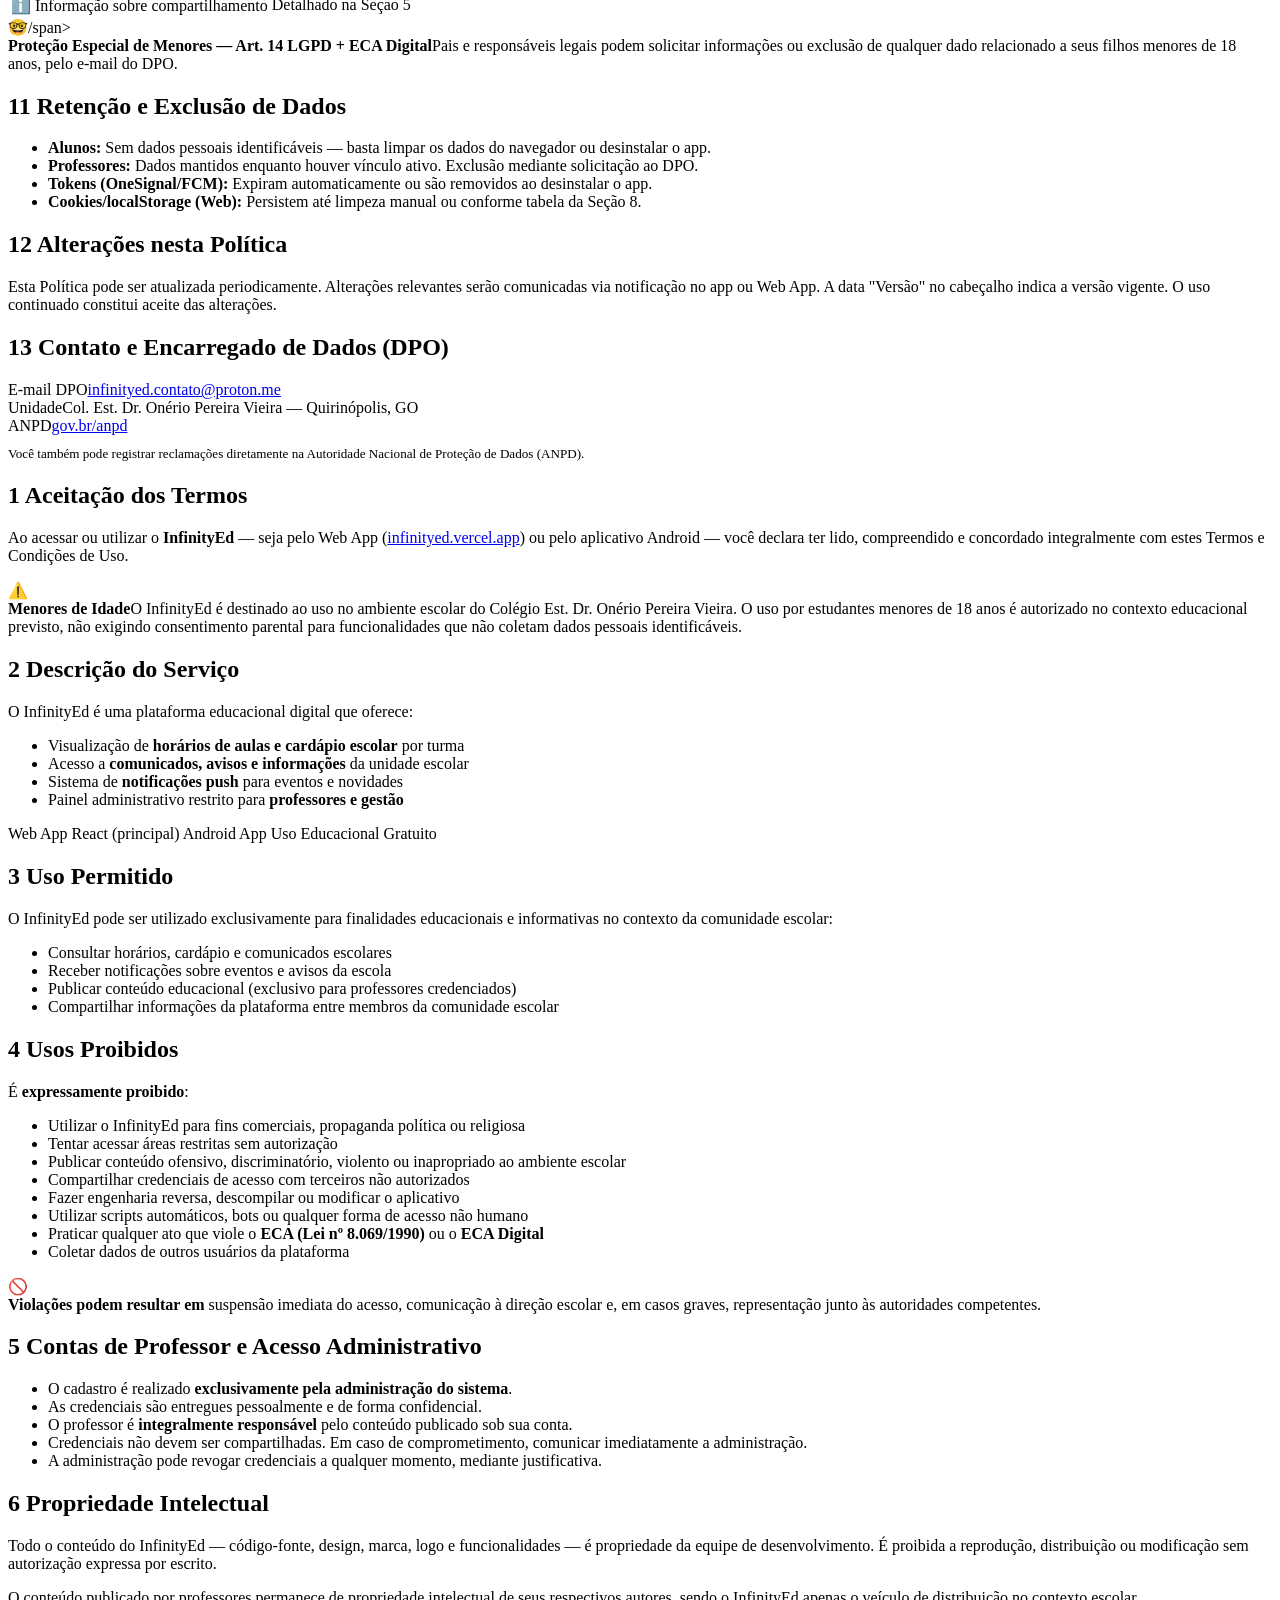
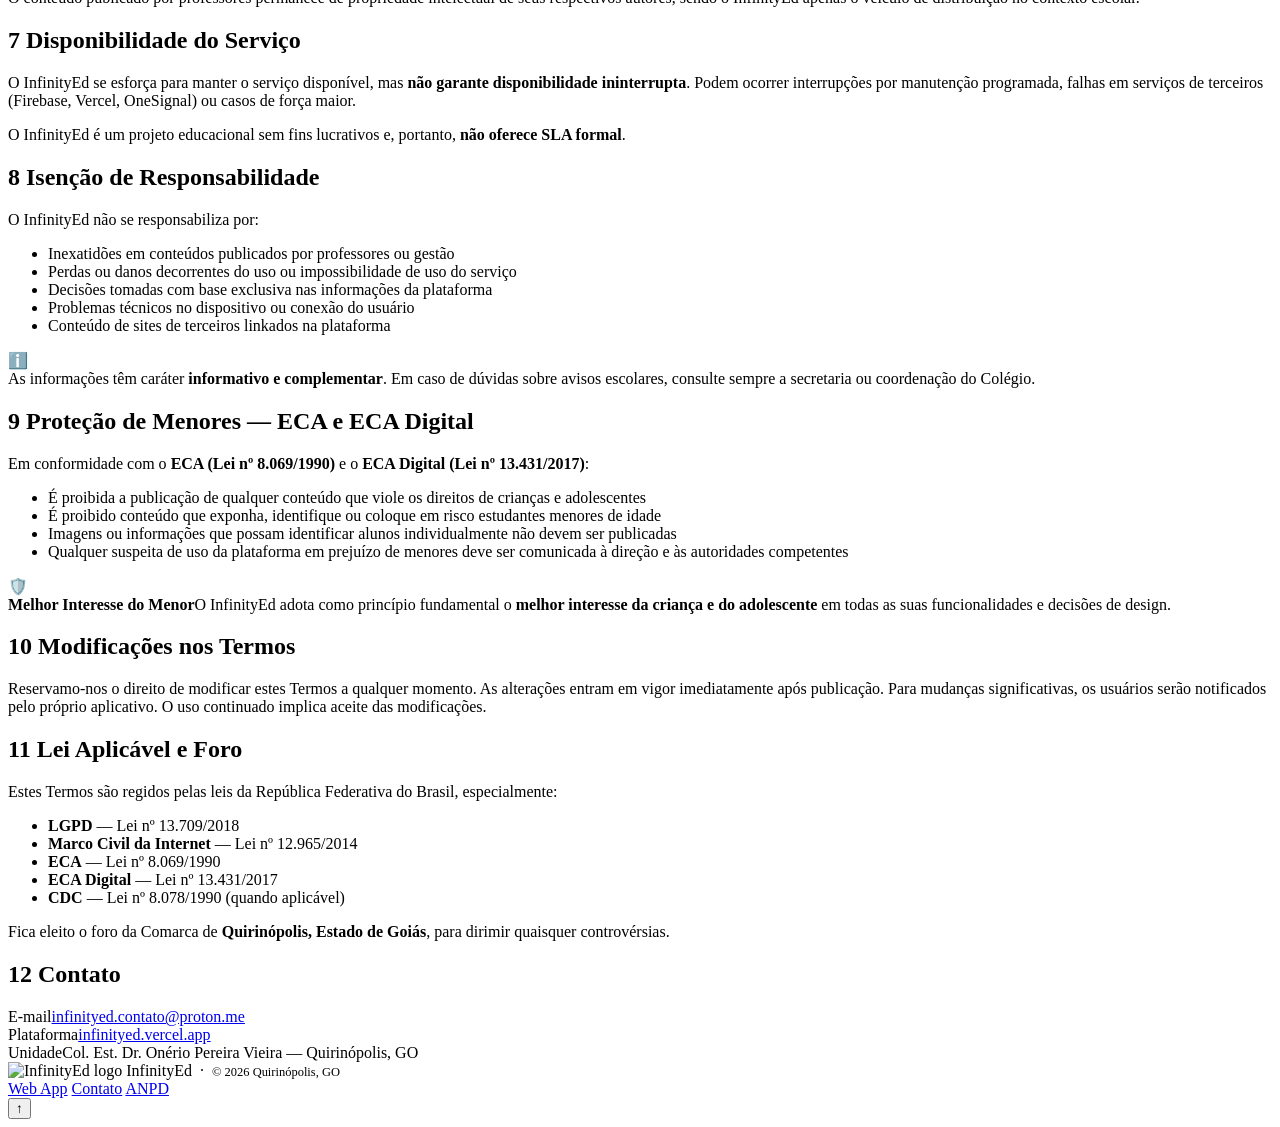
==== commit d7435f67: "Fix emoji in callout for minor protection section" ====
--- a/politicaprivacidade-e-termos/index.html
+++ b/politicaprivacidade-e-termos/index.html
@@ -240,7 +240,7 @@
           </tbody>
         </table>
         <div class="callout success">
-          <span class="callout-icon">👶</span>
+          <span class="callout-icon">🤓/span>
           <div><strong>Proteção Especial de Menores — Art. 14 LGPD + ECA Digital</strong>Pais e responsáveis legais podem solicitar informações ou exclusão de qualquer dado relacionado a seus filhos menores de 18 anos, pelo e-mail do DPO.</div>
         </div>
       </div>
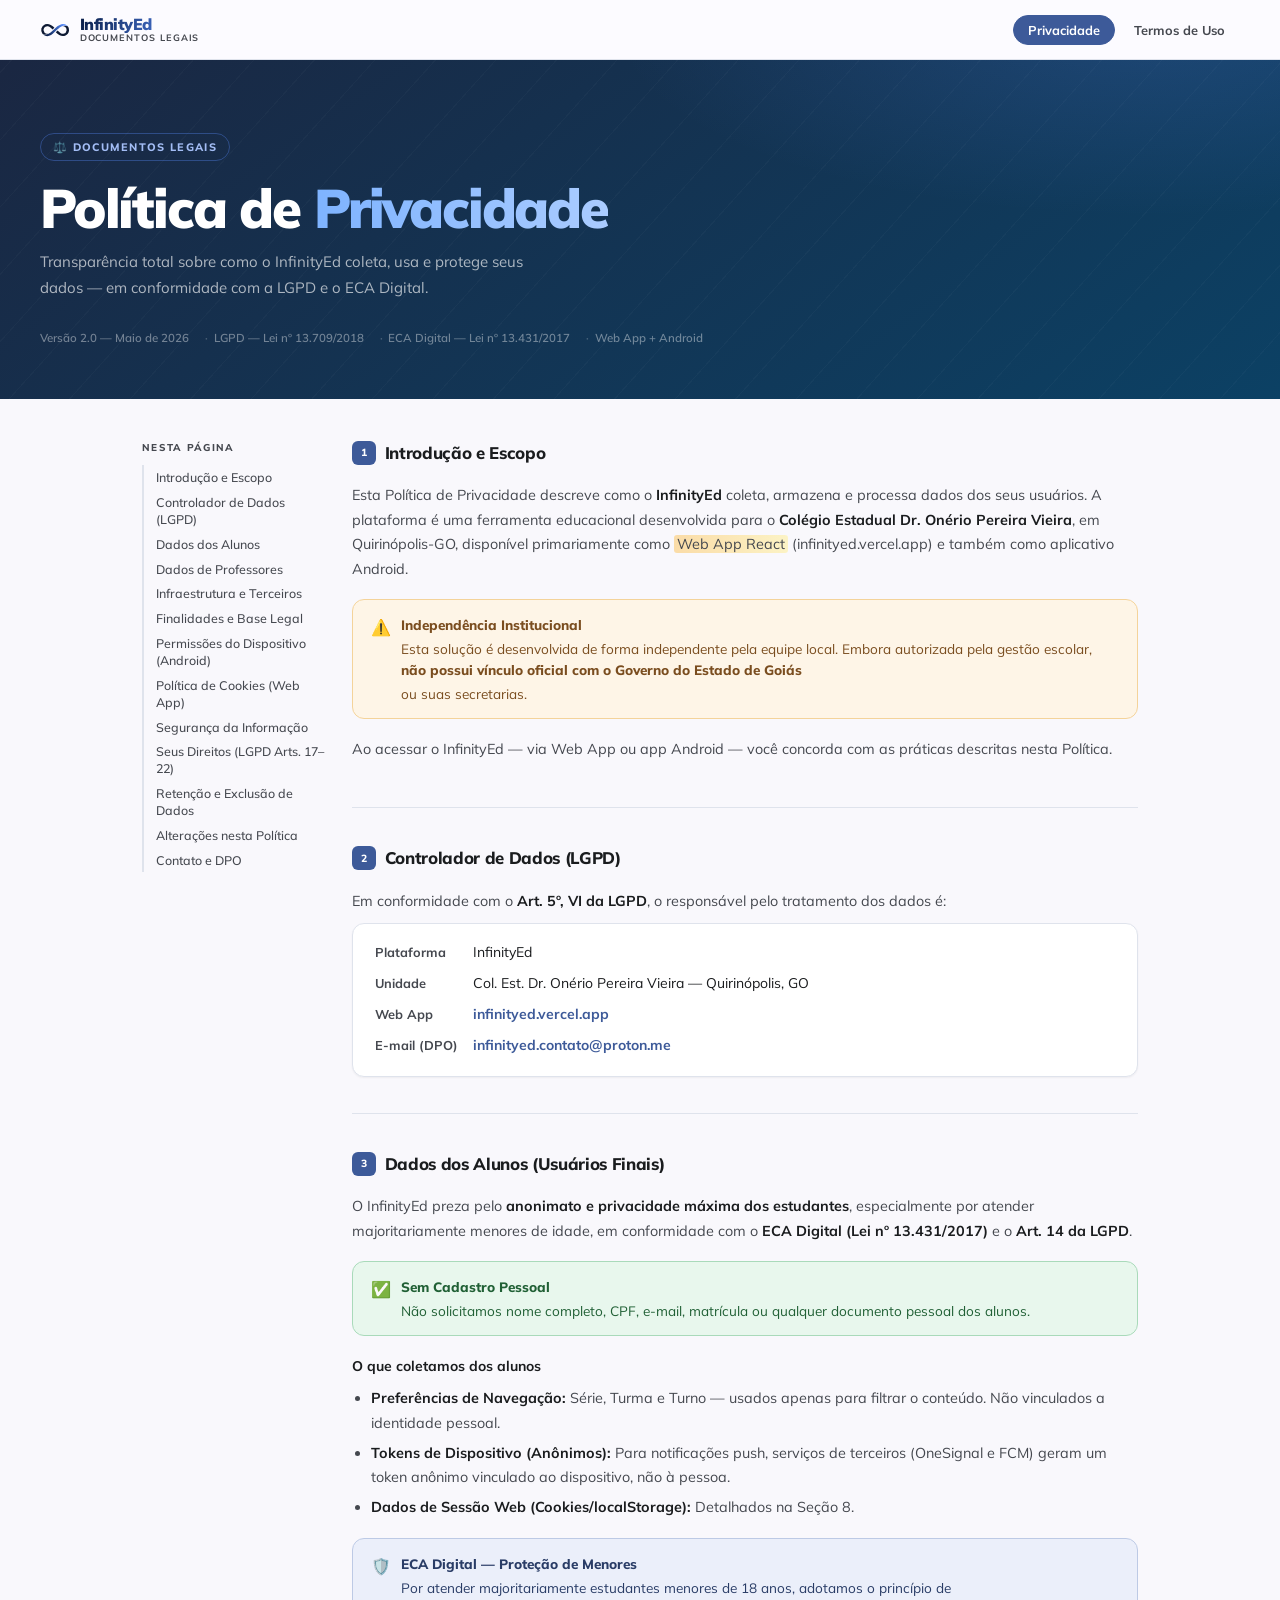
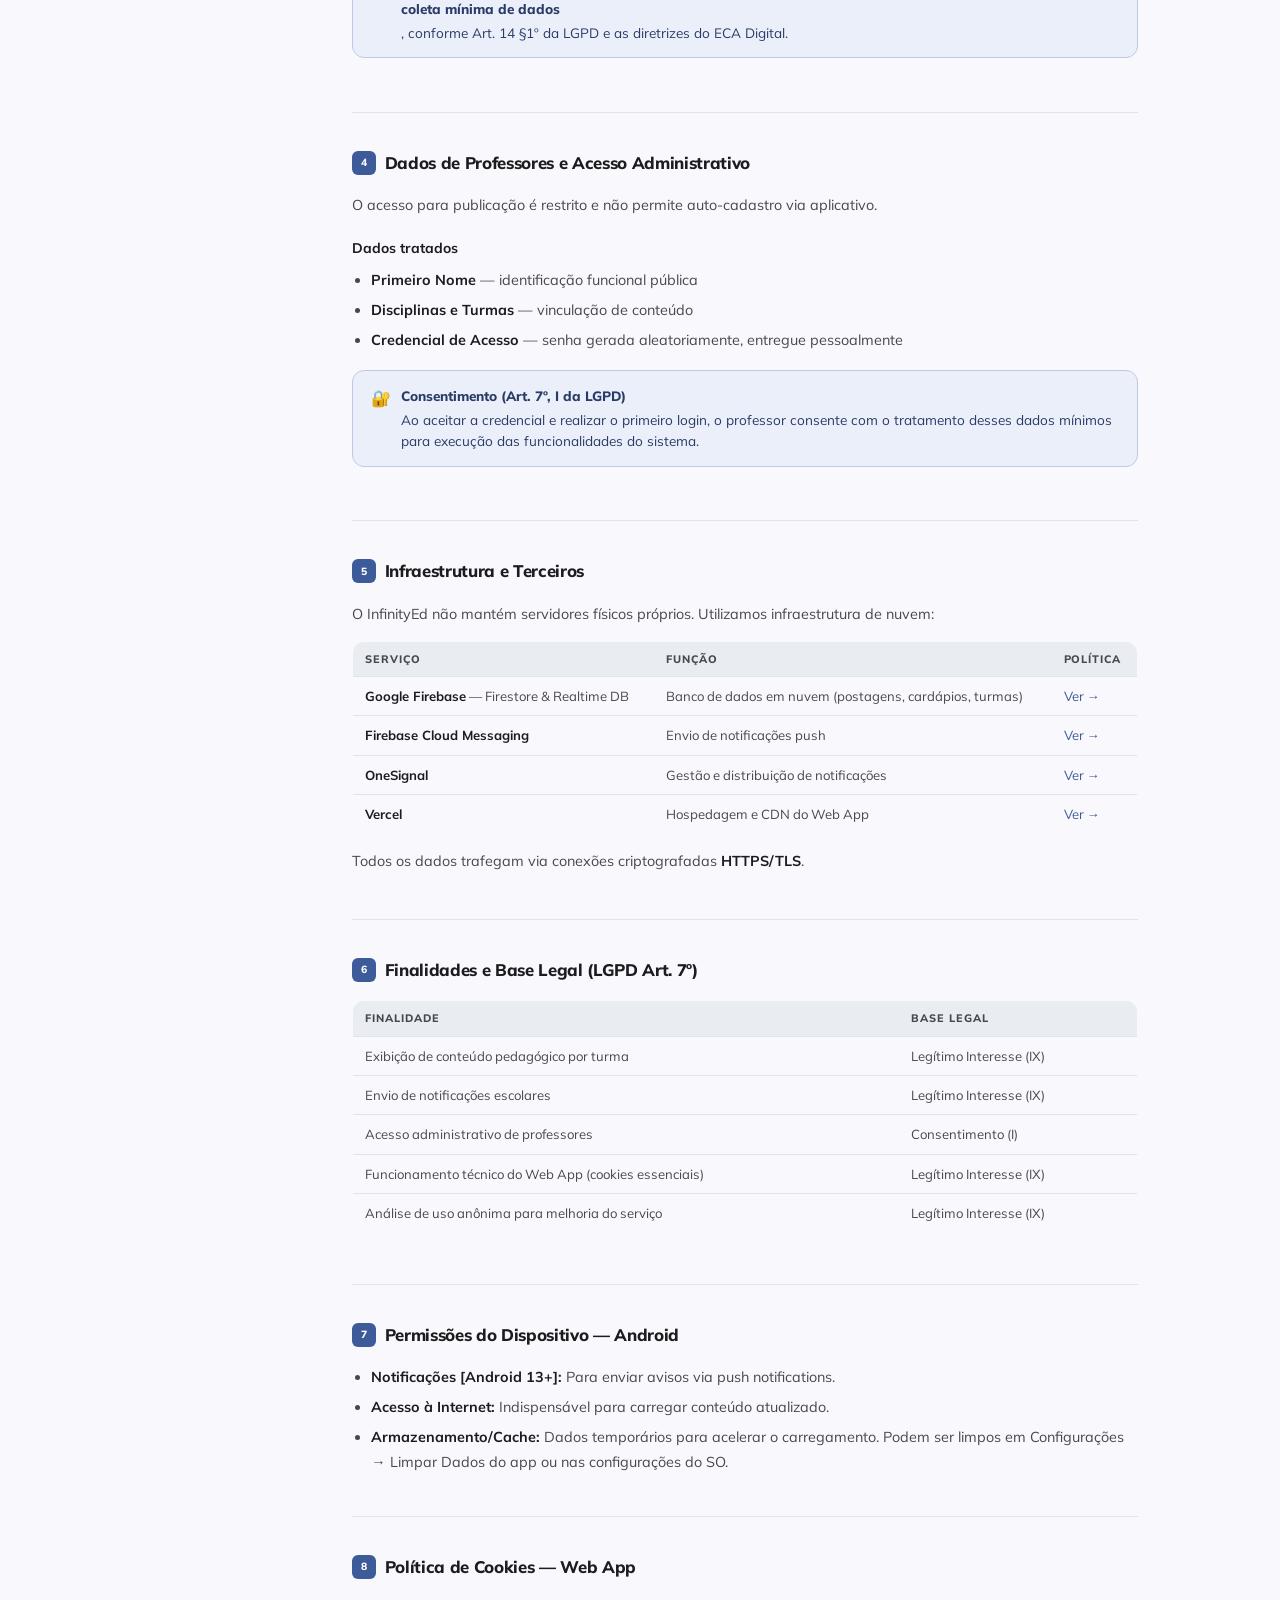
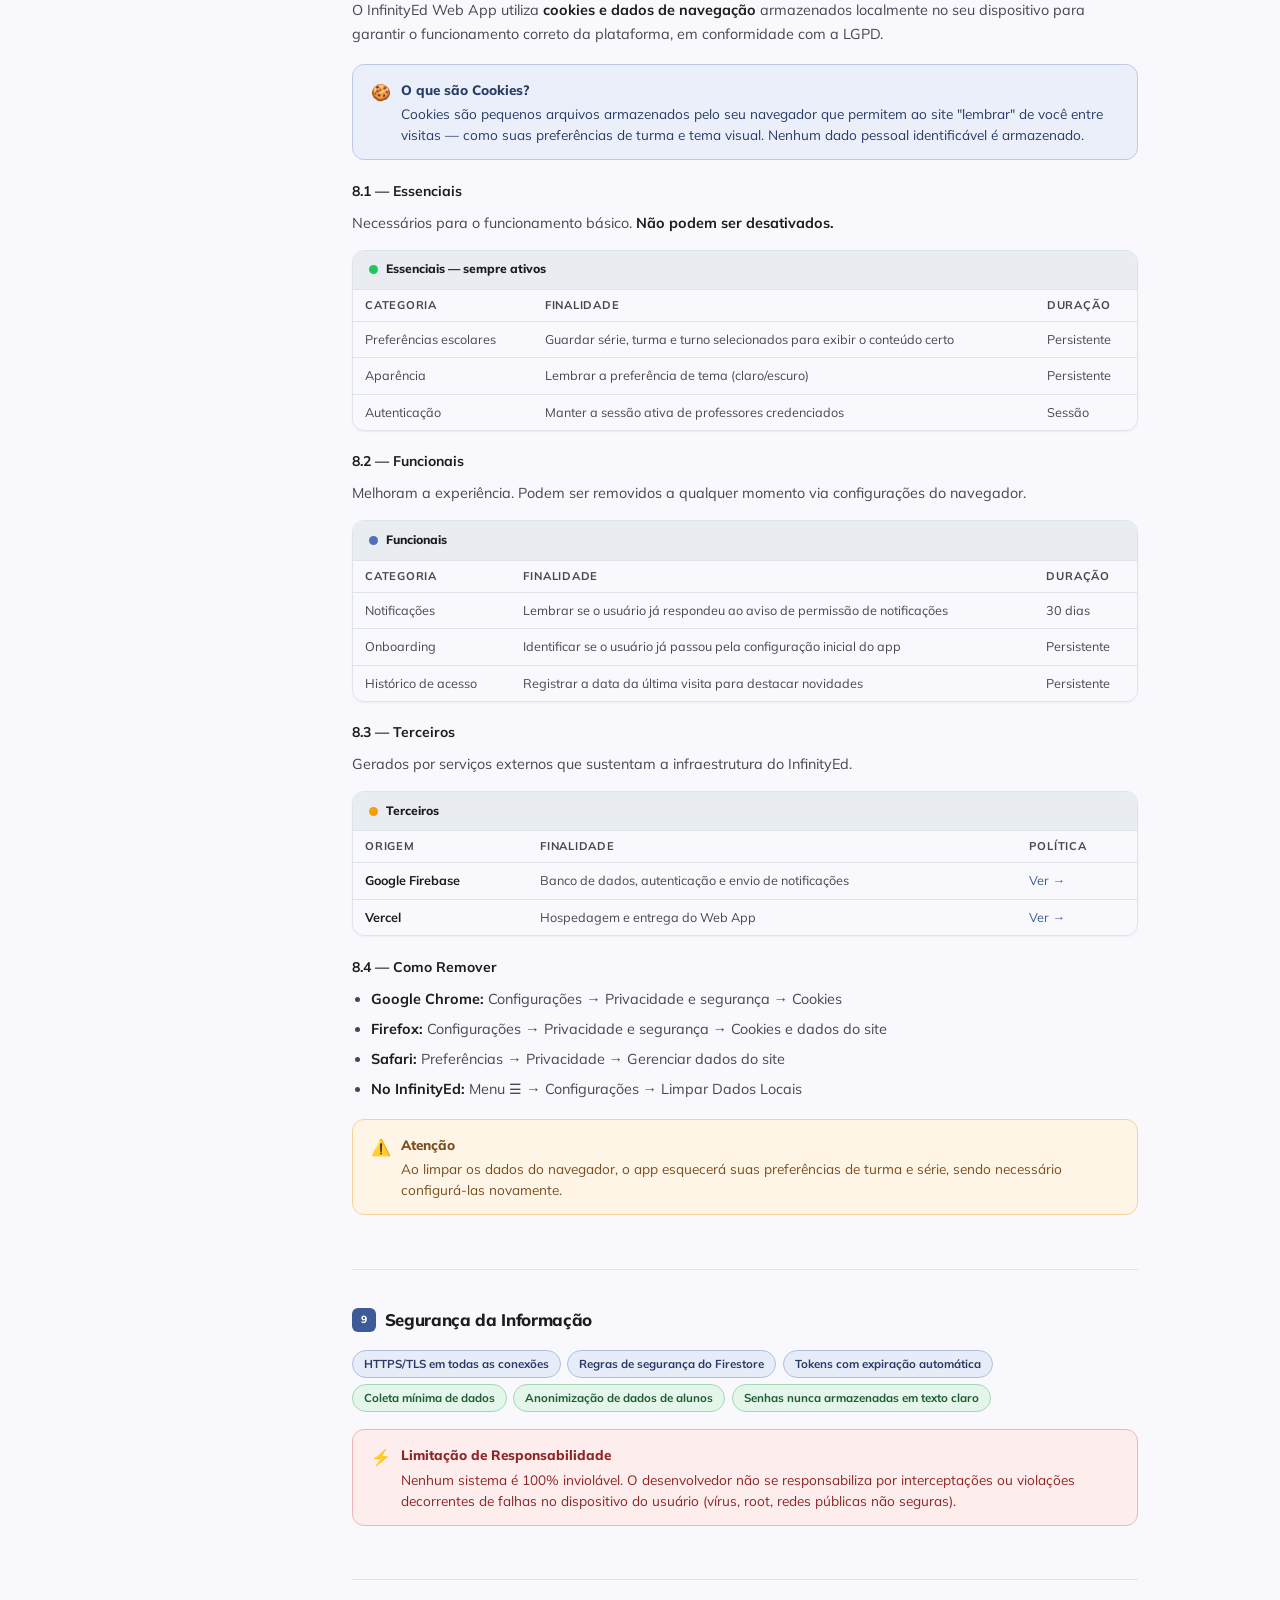
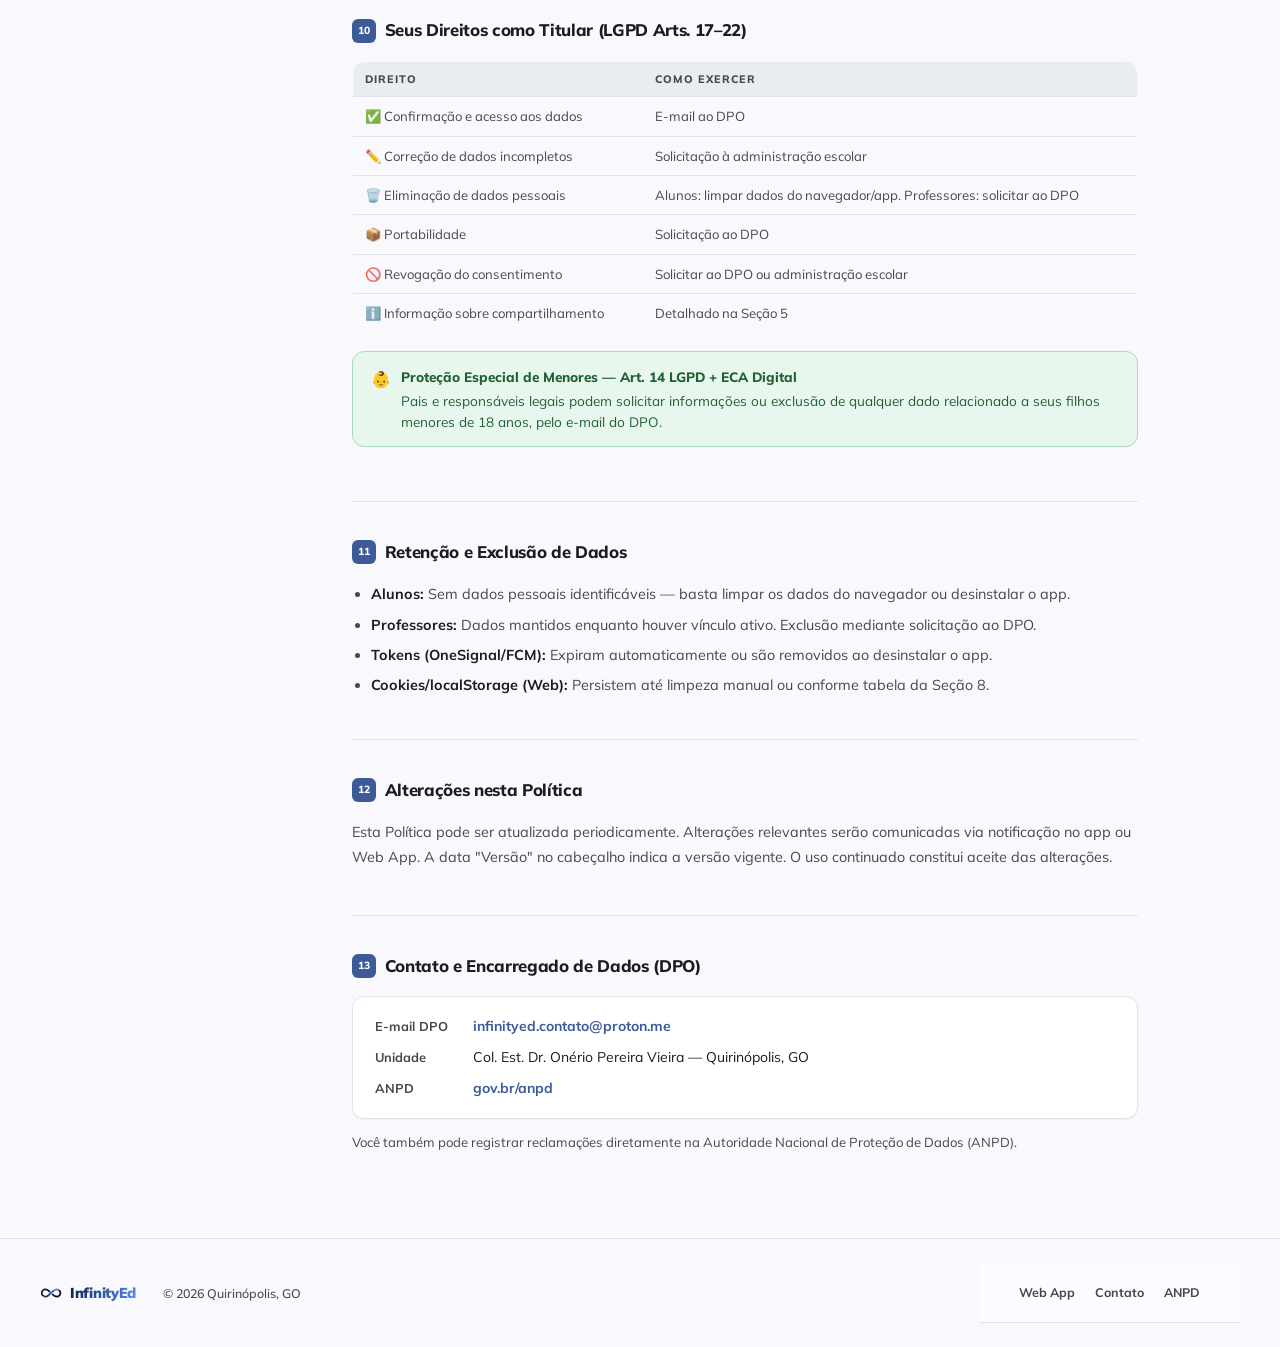
==== commit 68466ebe: "Add files via upload" ====
--- a/politicaprivacidade-e-termos/index.html
+++ b/politicaprivacidade-e-termos/index.html
@@ -33,8 +33,8 @@
     <div class="hero-meta">
       <span>Versão 2.0 — Maio de 2026</span>
       <span>LGPD — Lei nº 13.709/2018</span>
-      <span>ECA Digital — Lei nº 15.211/2025</span>
-      <span>Web App + Android (EM BREVE)</span>
+      <span>ECA Digital — Lei nº 13.431/2017</span>
+      <span>Web App + Android</span>
     </div>
   </div>
 </div>
@@ -148,56 +148,54 @@
 
       <div class="section-block" data-toc="Política de Cookies (Web App)">
         <h2><span class="num">8</span> Política de Cookies — Web App</h2>
-        <p>O InfinityEd Web App utiliza <strong>cookies e tecnologias similares</strong> (localStorage, sessionStorage) para garantir o funcionamento correto da plataforma, em conformidade com a LGPD e boas práticas internacionais.</p>
+        <p>O InfinityEd Web App utiliza <strong>cookies e dados de navegação</strong> armazenados localmente no seu dispositivo para garantir o funcionamento correto da plataforma, em conformidade com a LGPD.</p>
         <div class="callout info">
           <span class="callout-icon">🍪</span>
-          <div><strong>O que são Cookies?</strong>Cookies são pequenos arquivos de texto armazenados pelo seu navegador. No InfinityEd Web App, utilizamos principalmente o <em>localStorage</em> para persistir preferências entre sessões, sem necessidade de login por parte dos alunos.</div>
-        </div>
-
-        <h3>8.1 — Cookies Essenciais</h3>
-        <p>Necessários para o funcionamento básico do Web App. <strong>Não podem ser desativados.</strong></p>
+          <div><strong>O que são Cookies?</strong>Cookies são pequenos arquivos armazenados pelo seu navegador que permitem ao site "lembrar" de você entre visitas — como suas preferências de turma e tema visual. Nenhum dado pessoal identificável é armazenado.</div>
+        </div>
+
+        <h3>8.1 — Essenciais</h3>
+        <p>Necessários para o funcionamento básico. <strong>Não podem ser desativados.</strong></p>
         <div class="cookie-card">
-          <div class="cookie-card-header"><span class="cookie-dot essential"></span> Cookies Essenciais — sempre ativos</div>
+          <div class="cookie-card-header"><span class="cookie-dot essential"></span> Essenciais — sempre ativos</div>
           <table>
-            <thead><tr><th>Nome / Chave</th><th>Tipo</th><th>Duração</th><th>Finalidade</th></tr></thead>
+            <thead><tr><th>Categoria</th><th>Finalidade</th><th>Duração</th></tr></thead>
             <tbody>
-              <tr><td><code>ie_serie</code></td><td>localStorage</td><td>Persistente</td><td>Série selecionada para filtro de conteúdo</td></tr>
-              <tr><td><code>ie_turma</code></td><td>localStorage</td><td>Persistente</td><td>Turma selecionada para exibição personalizada</td></tr>
-              <tr><td><code>ie_turno</code></td><td>localStorage</td><td>Persistente</td><td>Turno (matutino/vespertino/noturno) selecionado</td></tr>
-              <tr><td><code>ie_theme</code></td><td>localStorage</td><td>Persistente</td><td>Preferência de tema visual (claro/escuro)</td></tr>
-              <tr><td><code>firebase:authUser</code></td><td>localStorage</td><td>Sessão / renovável</td><td>Token de autenticação do professor (Firebase Auth)</td></tr>
+              <tr><td>Preferências escolares</td><td>Guardar série, turma e turno selecionados para exibir o conteúdo certo</td><td>Persistente</td></tr>
+              <tr><td>Aparência</td><td>Lembrar a preferência de tema (claro/escuro)</td><td>Persistente</td></tr>
+              <tr><td>Autenticação</td><td>Manter a sessão ativa de professores credenciados</td><td>Sessão</td></tr>
             </tbody>
           </table>
         </div>
 
-        <h3>8.2 — Cookies Funcionais</h3>
-        <p>Melhoram a experiência do usuário. Gerenciáveis via configurações do navegador.</p>
+        <h3>8.2 — Funcionais</h3>
+        <p>Melhoram a experiência. Podem ser removidos a qualquer momento via configurações do navegador.</p>
         <div class="cookie-card">
-          <div class="cookie-card-header"><span class="cookie-dot functional"></span> Cookies Funcionais</div>
+          <div class="cookie-card-header"><span class="cookie-dot functional"></span> Funcionais</div>
           <table>
-            <thead><tr><th>Nome / Chave</th><th>Tipo</th><th>Duração</th><th>Finalidade</th></tr></thead>
+            <thead><tr><th>Categoria</th><th>Finalidade</th><th>Duração</th></tr></thead>
             <tbody>
-              <tr><td><code>ie_notif_dismissed</code></td><td>localStorage</td><td>30 dias</td><td>Registra se o banner de notificações foi dispensado</td></tr>
-              <tr><td><code>ie_onboarding_done</code></td><td>localStorage</td><td>Persistente</td><td>Indica que o onboarding inicial foi concluído</td></tr>
-              <tr><td><code>ie_last_visit</code></td><td>localStorage</td><td>Persistente</td><td>Data da última visita — destaca novidades desde o último acesso</td></tr>
+              <tr><td>Notificações</td><td>Lembrar se o usuário já respondeu ao aviso de permissão de notificações</td><td>30 dias</td></tr>
+              <tr><td>Onboarding</td><td>Identificar se o usuário já passou pela configuração inicial do app</td><td>Persistente</td></tr>
+              <tr><td>Histórico de acesso</td><td>Registrar a data da última visita para destacar novidades</td><td>Persistente</td></tr>
             </tbody>
           </table>
         </div>
 
-        <h3>8.3 — Cookies de Terceiros (Firebase / Vercel)</h3>
-        <p>Gerados por serviços externos para funcionamento da infraestrutura.</p>
+        <h3>8.3 — Terceiros</h3>
+        <p>Gerados por serviços externos que sustentam a infraestrutura do InfinityEd.</p>
         <div class="cookie-card">
-          <div class="cookie-card-header"><span class="cookie-dot third"></span> Cookies de Terceiros</div>
+          <div class="cookie-card-header"><span class="cookie-dot third"></span> Terceiros</div>
           <table>
             <thead><tr><th>Origem</th><th>Finalidade</th><th>Política</th></tr></thead>
             <tbody>
-              <tr><td><strong>Google Firebase</strong></td><td>Autenticação, sincronização do banco de dados em tempo real e SDK</td><td><a href="https://policies.google.com/privacy" target="_blank" rel="noopener">Ver →</a></td></tr>
-              <tr><td><strong>Vercel</strong></td><td>Cookies técnicos de roteamento e cache da CDN para entrega do Web App</td><td><a href="https://vercel.com/legal/privacy-policy" target="_blank" rel="noopener">Ver →</a></td></tr>
+              <tr><td><strong>Google Firebase</strong></td><td>Banco de dados, autenticação e envio de notificações</td><td><a href="https://policies.google.com/privacy" target="_blank" rel="noopener">Ver →</a></td></tr>
+              <tr><td><strong>Vercel</strong></td><td>Hospedagem e entrega do Web App</td><td><a href="https://vercel.com/legal/privacy-policy" target="_blank" rel="noopener">Ver →</a></td></tr>
             </tbody>
           </table>
         </div>
 
-        <h3>8.4 — Como Gerenciar Cookies</h3>
+        <h3>8.4 — Como Remover</h3>
         <ul>
           <li><strong>Google Chrome:</strong> Configurações → Privacidade e segurança → Cookies</li>
           <li><strong>Firefox:</strong> Configurações → Privacidade e segurança → Cookies e dados do site</li>
@@ -206,7 +204,7 @@
         </ul>
         <div class="callout warn">
           <span class="callout-icon">⚠️</span>
-          <div><strong>Atenção</strong>A exclusão de cookies essenciais pode fazer o app esquecer suas preferências de turma/série, exigindo nova configuração.</div>
+          <div><strong>Atenção</strong>Ao limpar os dados do navegador, o app esquecerá suas preferências de turma e série, sendo necessário configurá-las novamente.</div>
         </div>
       </div>
 
@@ -240,7 +238,7 @@
           </tbody>
         </table>
         <div class="callout success">
-          <span class="callout-icon">🤓/span>
+          <span class="callout-icon">👶</span>
           <div><strong>Proteção Especial de Menores — Art. 14 LGPD + ECA Digital</strong>Pais e responsáveis legais podem solicitar informações ou exclusão de qualquer dado relacionado a seus filhos menores de 18 anos, pelo e-mail do DPO.</div>
         </div>
       </div>
--- a/politicaprivacidade-e-termos/css/style.css
+++ b/politicaprivacidade-e-termos/css/style.css
@@ -0,0 +1,379 @@
+@import url('https://fonts.googleapis.com/css2?family=Mulish:ital,wght@0,300;0,400;0,500;0,600;0,700;0,800;0,900;1,300&display=swap');
+
+/* ─── TOKENS ─────────────────────────────────────────────── */
+*, *::before, *::after { box-sizing: border-box; margin: 0; padding: 0; }
+
+:root {
+  --bg:         hsl(255,40%,98%);
+  --fg:         hsl(210,7%,11%);
+  --primary:    hsl(221,43%,42%);
+  --primary-fg: hsl(0,0%,100%);
+  --secondary:  hsl(204,79%,29%);
+  --muted:      hsl(220,24%,93%);
+  --muted-fg:   hsl(224,7%,29%);
+  --accent:     hsl(221,34%,46%);
+  --card:       hsl(0,0%,100%);
+  --card-border:hsl(220,24%,90%);
+  --border:     hsl(220,24%,90%);
+  --radius:     0.75rem;
+  --nav-h:      60px;
+  --font:       'Mulish', sans-serif;
+  --shadow-sm:  0 1px 2px 0 rgb(0 0 0/.05);
+  --shadow:     0 1px 3px 0 rgb(0 0 0/.10), 0 1px 2px -1px rgb(0 0 0/.10);
+  --shadow-md:  0 4px 6px -1px rgb(0 0 0/.10), 0 2px 4px -2px rgb(0 0 0/.10);
+}
+
+html { scroll-behavior: smooth; }
+
+body {
+  font-family: var(--font);
+  background: var(--bg);
+  color: var(--fg);
+  line-height: 1.7;
+  -webkit-font-smoothing: antialiased;
+}
+
+a { color: var(--primary); text-decoration: none; }
+a:hover { text-decoration: underline; }
+
+/* ─── NAV ────────────────────────────────────────────────── */
+nav {
+  position: sticky; top: 0; z-index: 100;
+  height: var(--nav-h);
+  background: rgba(252,251,255,0.92);
+  backdrop-filter: blur(16px);
+  border-bottom: 1px solid var(--border);
+  display: flex; align-items: center;
+  padding: 0 clamp(1rem,5vw,2.5rem);
+  gap: 1.5rem;
+}
+
+.nav-logo {
+  display: flex; align-items: center; gap: 0.6rem;
+  text-decoration: none; color: var(--fg);
+  margin-right: auto;
+}
+
+.nav-logo img { width: 30px; height: 30px; flex-shrink: 0; }
+
+.nav-logo-text { display: flex; flex-direction: column; line-height: 1.15; }
+
+.nav-logo-name {
+  font-weight: 900; font-size: 1rem; letter-spacing: -0.03em;
+  background: linear-gradient(110deg, #081c46, #598eff);
+  -webkit-background-clip: text; -webkit-text-fill-color: transparent;
+  background-clip: text;
+}
+
+.nav-logo-sub {
+  font-size: 0.58rem; font-weight: 700;
+  letter-spacing: 0.1em; text-transform: uppercase;
+  color: var(--muted-fg);
+}
+
+.nav-tabs { display: flex; gap: 0.25rem; list-style: none; }
+
+.nav-tabs button {
+  font-family: var(--font);
+  font-size: 0.8rem; font-weight: 700;
+  padding: 6px 14px; border-radius: 999px;
+  border: 1px solid transparent;
+  background: none; color: var(--muted-fg);
+  cursor: pointer; transition: all .18s; white-space: nowrap;
+}
+
+.nav-tabs button:hover { background: var(--muted); color: var(--fg); }
+
+.nav-tabs button.active {
+  background: var(--primary); color: var(--primary-fg);
+  border-color: var(--primary);
+}
+
+@media (max-width: 480px) {
+  .nav-tabs button { font-size: 0.72rem; padding: 5px 10px; }
+  .nav-logo-sub { display: none; }
+}
+
+/* ─── HERO ───────────────────────────────────────────────── */
+.hero {
+  background: linear-gradient(145deg, hsl(221,43%,18%) 0%, hsl(204,79%,22%) 100%);
+  color: #fff;
+  padding: clamp(2.5rem,6vw,4.5rem) clamp(1rem,5vw,2.5rem) clamp(2rem,4vw,3.5rem);
+  position: relative; overflow: hidden;
+}
+
+.hero::after {
+  content: ''; position: absolute; inset: 0; pointer-events: none;
+  background:
+    radial-gradient(ellipse 60% 80% at 90% -10%, rgba(89,142,255,.18) 0%, transparent 70%),
+    repeating-linear-gradient(-48deg, transparent, transparent 44px, rgba(255,255,255,.025) 44px, rgba(255,255,255,.025) 45px);
+}
+
+.hero-inner { position: relative; z-index: 1; max-width: 820px; }
+
+.hero-badge {
+  display: inline-flex; align-items: center; gap: 0.4rem;
+  font-size: 0.68rem; font-weight: 800; letter-spacing: 0.12em; text-transform: uppercase;
+  color: hsl(221,80%,80%);
+  border: 1px solid rgba(89,142,255,.35);
+  border-radius: 999px; padding: 4px 12px; margin-bottom: 1.1rem;
+}
+
+.hero h1 {
+  font-family: var(--font);
+  font-weight: 900;
+  font-size: clamp(1.9rem,5vw,3.4rem);
+  line-height: 1.08; letter-spacing: -0.04em; margin-bottom: 0.7rem;
+}
+
+.hero h1 em {
+  font-style: normal;
+  background: linear-gradient(90deg, #7eb3ff, #aaccff);
+  -webkit-background-clip: text; -webkit-text-fill-color: transparent;
+  background-clip: text;
+}
+
+.hero p { font-size: 0.9375rem; color: rgba(255,255,255,.65); max-width: 520px; font-weight: 400; }
+
+.hero-meta {
+  display: flex; flex-wrap: wrap; gap: 1rem;
+  margin-top: 1.75rem;
+  font-size: 0.72rem; color: rgba(255,255,255,.4); font-weight: 600;
+}
+
+.hero-meta span { display: flex; align-items: center; gap: 0.35rem; }
+.hero-meta span::before { content: '·'; color: rgba(255,255,255,.25); }
+.hero-meta span:first-child::before { display: none; }
+
+/* ─── LAYOUT ─────────────────────────────────────────────── */
+.layout {
+  display: grid;
+  grid-template-columns: 210px 1fr;
+  max-width: 1060px; margin: 0 auto;
+  padding: 2.5rem clamp(1rem,4vw,2rem);
+  align-items: start;
+}
+
+@media (max-width: 780px) {
+  .layout { grid-template-columns: 1fr; }
+  .sidebar { display: none; }
+}
+
+/* ─── SIDEBAR ────────────────────────────────────────────── */
+.sidebar { position: sticky; top: calc(var(--nav-h) + 1.25rem); padding-right: 1.75rem; }
+
+.toc-label {
+  font-size: 0.62rem; font-weight: 800;
+  letter-spacing: 0.13em; text-transform: uppercase;
+  color: var(--muted-fg); margin-bottom: 0.6rem;
+}
+
+.toc-list { list-style: none; }
+
+.toc-list a {
+  display: block;
+  font-size: 0.78rem; font-weight: 500; color: var(--muted-fg);
+  text-decoration: none;
+  padding: 4px 0 4px 12px;
+  border-left: 2px solid var(--border);
+  transition: all .15s; line-height: 1.35;
+}
+
+.toc-list a:hover { color: var(--fg); border-color: var(--muted-fg); }
+.toc-list a.active { color: var(--primary); border-color: var(--primary); font-weight: 800; }
+
+/* ─── SECTIONS ───────────────────────────────────────────── */
+.page { display: none; }
+.page.active { display: block; }
+
+.section-block {
+  margin-bottom: 2.25rem; padding-bottom: 2.25rem;
+  border-bottom: 1px solid var(--border);
+}
+
+.section-block:last-child { border-bottom: none; margin-bottom: 0; }
+
+.section-block h2 {
+  font-family: var(--font); font-weight: 800; font-size: 1.05rem;
+  letter-spacing: -0.02em; margin-bottom: 1rem;
+  display: flex; align-items: center; gap: 0.55rem;
+}
+
+.num {
+  display: inline-flex; align-items: center; justify-content: center;
+  width: 24px; height: 24px; border-radius: 6px;
+  background: var(--primary); color: #fff;
+  font-size: 0.65rem; font-weight: 800; flex-shrink: 0;
+}
+
+.section-block h3 { font-weight: 700; font-size: 0.875rem; margin: 1.2rem 0 0.45rem; }
+
+.section-block p { color: var(--muted-fg); margin-bottom: 0.6rem; font-size: 0.9rem; }
+.section-block p strong { color: var(--fg); }
+
+.section-block ul,
+.section-block ol { padding-left: 1.2rem; color: var(--muted-fg); font-size: 0.9rem; }
+.section-block li { margin-bottom: 0.35rem; }
+.section-block li strong { color: var(--fg); }
+
+/* ─── CALLOUTS ───────────────────────────────────────────── */
+.callout {
+  border-radius: var(--radius); padding: 0.875rem 1.1rem; margin: 1.1rem 0;
+  font-size: 0.85rem; display: flex; gap: 0.65rem;
+  align-items: flex-start; line-height: 1.55;
+}
+
+.callout-icon { font-size: 1rem; flex-shrink: 0; margin-top: 1px; }
+.callout strong { display: block; margin-bottom: 0.2rem; font-weight: 800; }
+
+.callout.info    { background: hsl(221,60%,95%); border: 1px solid hsl(221,43%,82%); color: hsl(221,43%,28%); }
+.callout.warn    { background: hsl(38,90%,95%);  border: 1px solid hsl(38,80%,78%);  color: hsl(30,60%,30%); }
+.callout.success { background: hsl(140,50%,94%); border: 1px solid hsl(140,40%,76%); color: hsl(140,50%,25%); }
+.callout.danger  { background: hsl(0,80%,96%);   border: 1px solid hsl(0,60%,82%);   color: hsl(0,60%,35%); }
+
+/* ─── PILLS ──────────────────────────────────────────────── */
+.pill-grid { display: flex; flex-wrap: wrap; gap: 0.4rem; margin: 0.7rem 0; }
+
+.pill {
+  font-size: 0.72rem; font-weight: 700; padding: 3px 11px;
+  border-radius: 999px; background: var(--muted);
+  border: 1px solid var(--border); color: var(--muted-fg);
+}
+
+.pill.blue   { background: hsl(221,60%,94%); border-color: hsl(221,43%,78%); color: hsl(221,43%,28%); }
+.pill.green  { background: hsl(140,50%,93%); border-color: hsl(140,40%,74%); color: hsl(140,50%,24%); }
+.pill.orange { background: hsl(38,90%,93%);  border-color: hsl(38,70%,74%);  color: hsl(30,60%,28%); }
+
+/* ─── TABLES ─────────────────────────────────────────────── */
+.data-table {
+  width: 100%; border-collapse: collapse;
+  font-size: 0.82rem; margin: 0.9rem 0;
+  border-radius: var(--radius); overflow: hidden;
+  border: 1px solid var(--border);
+}
+
+.data-table th {
+  font-weight: 800; font-size: 0.68rem;
+  text-transform: uppercase; letter-spacing: 0.09em;
+  text-align: left; padding: 8px 12px;
+  background: var(--muted); color: var(--muted-fg);
+  border-bottom: 1px solid var(--border);
+}
+
+.data-table td {
+  padding: 8px 12px; border-bottom: 1px solid var(--border);
+  color: var(--muted-fg); vertical-align: top;
+}
+
+.data-table td strong { color: var(--fg); }
+.data-table tr:last-child td { border-bottom: none; }
+.data-table tr:hover td { background: hsl(221,40%,98%); }
+
+/* ─── COOKIE CARDS ───────────────────────────────────────── */
+.cookie-card {
+  border: 1px solid var(--card-border); border-radius: var(--radius);
+  overflow: hidden; margin: 0.9rem 0; box-shadow: var(--shadow-sm);
+}
+
+.cookie-card-header {
+  background: var(--muted); padding: 0.55rem 1rem;
+  display: flex; align-items: center; gap: 0.5rem;
+  font-size: 0.76rem; font-weight: 800;
+  border-bottom: 1px solid var(--border);
+}
+
+.cookie-dot { width: 9px; height: 9px; border-radius: 50%; }
+.cookie-dot.essential  { background: #22c55e; }
+.cookie-dot.functional { background: hsl(221,43%,52%); }
+.cookie-dot.third      { background: #f59e0b; }
+
+.cookie-card table { width: 100%; border-collapse: collapse; font-size: 0.79rem; }
+.cookie-card table th { padding: 6px 12px; text-align: left; color: var(--muted-fg); font-weight: 700; font-size: 0.7rem; text-transform: uppercase; letter-spacing: 0.07em; }
+.cookie-card table td { padding: 7px 12px; border-top: 1px solid var(--border); color: var(--muted-fg); vertical-align: top; }
+.cookie-card table td strong { color: var(--fg); }
+
+code {
+  font-size: 0.75rem; background: var(--muted); border-radius: 4px;
+  padding: 1px 5px; font-family: 'Courier New', monospace; color: var(--fg);
+}
+
+/* ─── CONTACT CARD ───────────────────────────────────────── */
+.contact-card {
+  border: 1px solid var(--card-border); border-radius: var(--radius);
+  padding: 1.1rem 1.35rem; background: var(--card);
+  box-shadow: var(--shadow-sm); display: grid; gap: 0.45rem; font-size: 0.875rem;
+}
+
+.contact-row { display: flex; gap: 0.5rem; align-items: baseline; }
+.contact-label { color: var(--muted-fg); font-weight: 700; min-width: 90px; font-size: 0.8rem; }
+.contact-card a { color: var(--primary); font-weight: 700; }
+
+/* ─── FOOTER ─────────────────────────────────────────────── */
+footer {
+  border-top: 1px solid var(--border);
+  padding: 1.5rem clamp(1rem,5vw,2.5rem);
+  display: flex; flex-wrap: wrap; gap: 0.75rem;
+  align-items: center; justify-content: space-between;
+  font-size: 0.78rem; color: var(--muted-fg);
+}
+
+.footer-logo { display: flex; align-items: center; gap: 0.5rem; }
+.footer-logo img { width: 22px; height: 22px; }
+
+.footer-logo-name {
+  font-weight: 900; font-size: 0.9rem; letter-spacing: -0.02em;
+  background: linear-gradient(110deg, #081c46, #598eff);
+  -webkit-background-clip: text; -webkit-text-fill-color: transparent;
+  background-clip: text;
+}
+
+.footer-links { display: flex; gap: 1.25rem; }
+.footer-links a { color: var(--muted-fg); font-weight: 700; }
+.footer-links a:hover { color: var(--fg); text-decoration: none; }
+
+/* ─── SCROLL TOP ─────────────────────────────────────────── */
+#scrollTop {
+  position: fixed; bottom: 1.5rem; right: 1.5rem;
+  width: 40px; height: 40px; border-radius: 999px;
+  background: var(--primary); color: #fff;
+  border: none; cursor: pointer; font-size: 1rem;
+  box-shadow: var(--shadow-md);
+  opacity: 0; pointer-events: none;
+  transition: opacity .2s, transform .2s;
+  display: flex; align-items: center; justify-content: center;
+}
+
+#scrollTop.visible { opacity: 1; pointer-events: auto; }
+#scrollTop:hover { transform: translateY(-2px); }
+
+/* ─── ANIMATIONS ─────────────────────────────────────────── */
+@keyframes fadeUp {
+  from { opacity: 0; transform: translateY(14px); }
+  to   { opacity: 1; transform: translateY(0); }
+}
+
+.page.active .section-block { animation: fadeUp .3s ease both; }
+.page.active .section-block:nth-child(1)  { animation-delay: .04s; }
+.page.active .section-block:nth-child(2)  { animation-delay: .08s; }
+.page.active .section-block:nth-child(3)  { animation-delay: .12s; }
+.page.active .section-block:nth-child(4)  { animation-delay: .16s; }
+.page.active .section-block:nth-child(5)  { animation-delay: .20s; }
+.page.active .section-block:nth-child(6)  { animation-delay: .24s; }
+.page.active .section-block:nth-child(7)  { animation-delay: .28s; }
+.page.active .section-block:nth-child(8)  { animation-delay: .32s; }
+.page.active .section-block:nth-child(9)  { animation-delay: .36s; }
+.page.active .section-block:nth-child(10) { animation-delay: .40s; }
+.page.active .section-block:nth-child(11) { animation-delay: .44s; }
+.page.active .section-block:nth-child(12) { animation-delay: .48s; }
+.page.active .section-block:nth-child(13) { animation-delay: .52s; }
+
+/* ─── SCROLLBAR ──────────────────────────────────────────── */
+::-webkit-scrollbar { width: 7px; }
+::-webkit-scrollbar-track { background: transparent; }
+::-webkit-scrollbar-thumb { background: hsl(220,24%,80%); border-radius: 999px; }
+::-webkit-scrollbar-thumb:hover { background: hsl(220,24%,68%); }
+
+mark {
+  background: linear-gradient(90deg, hsl(38,90%,82%), hsl(50,90%,88%));
+  border-radius: 3px; padding: 0 3px; color: inherit;
+}
